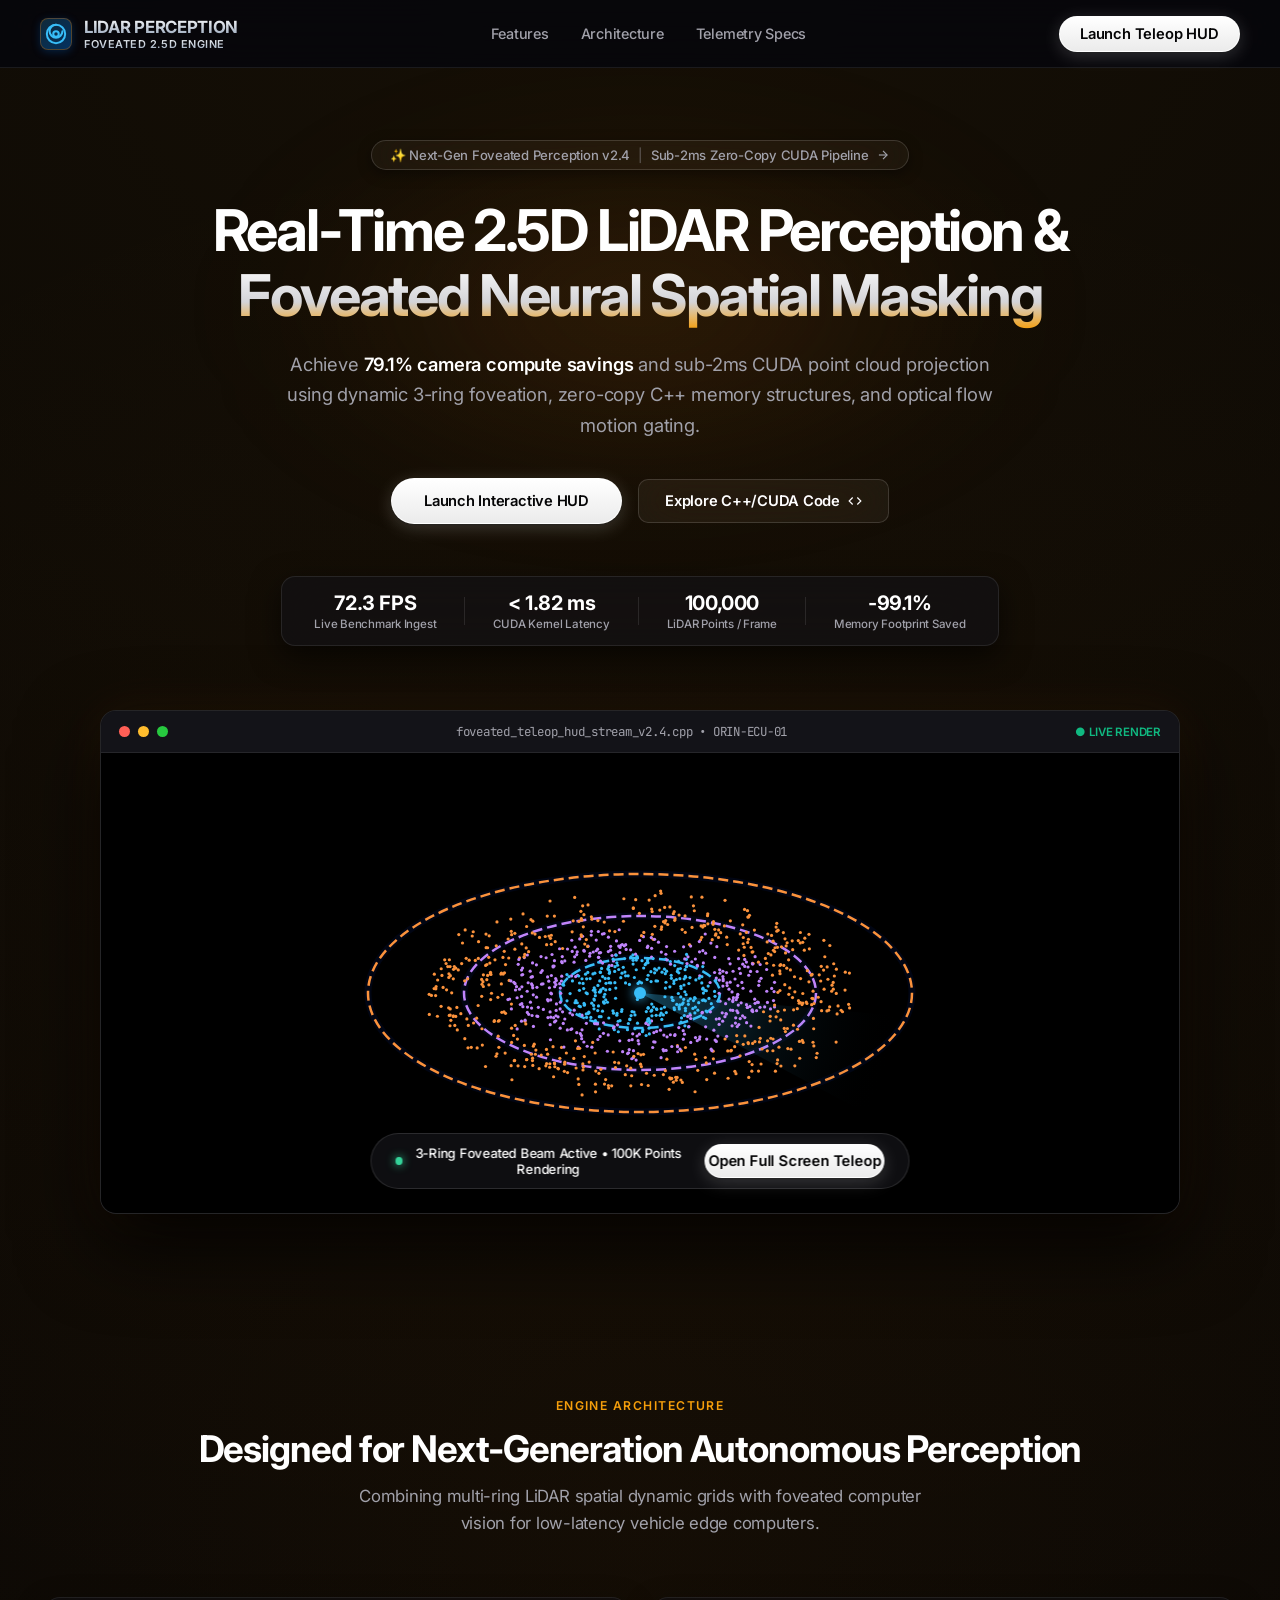
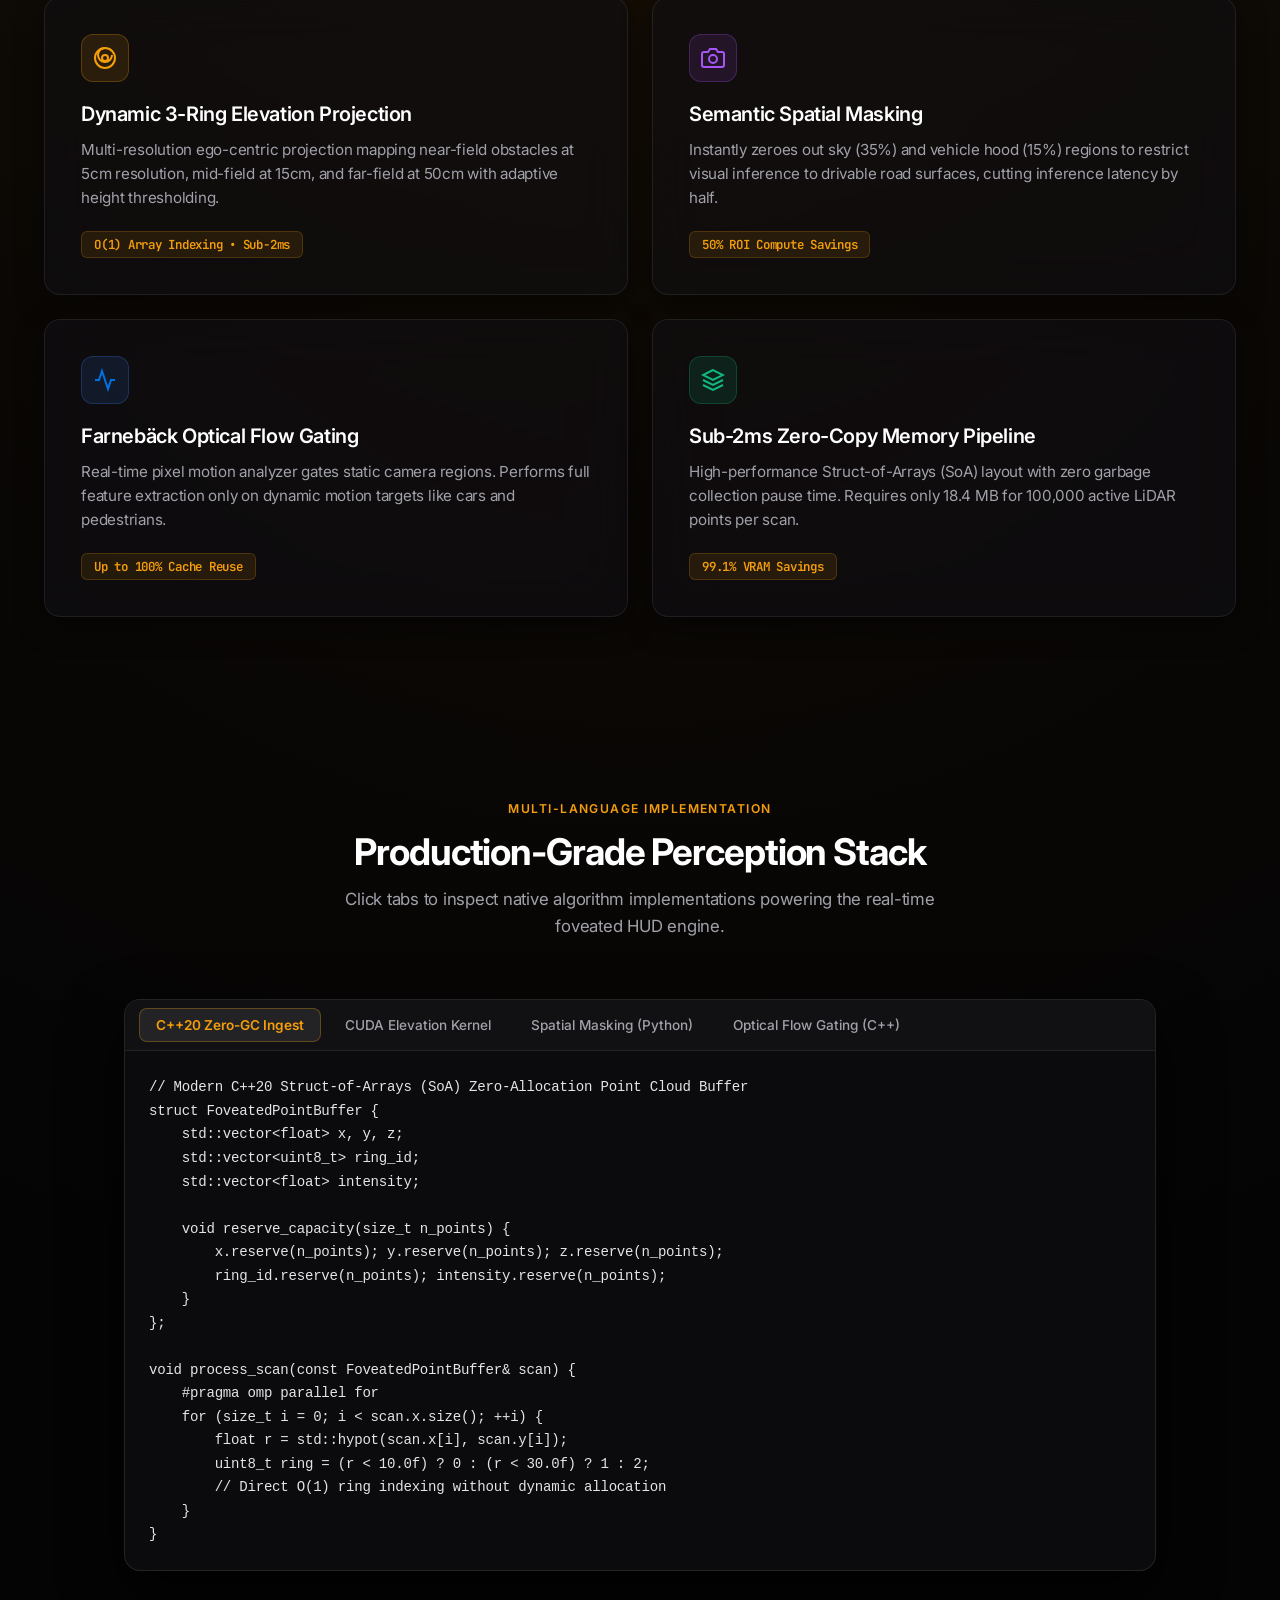
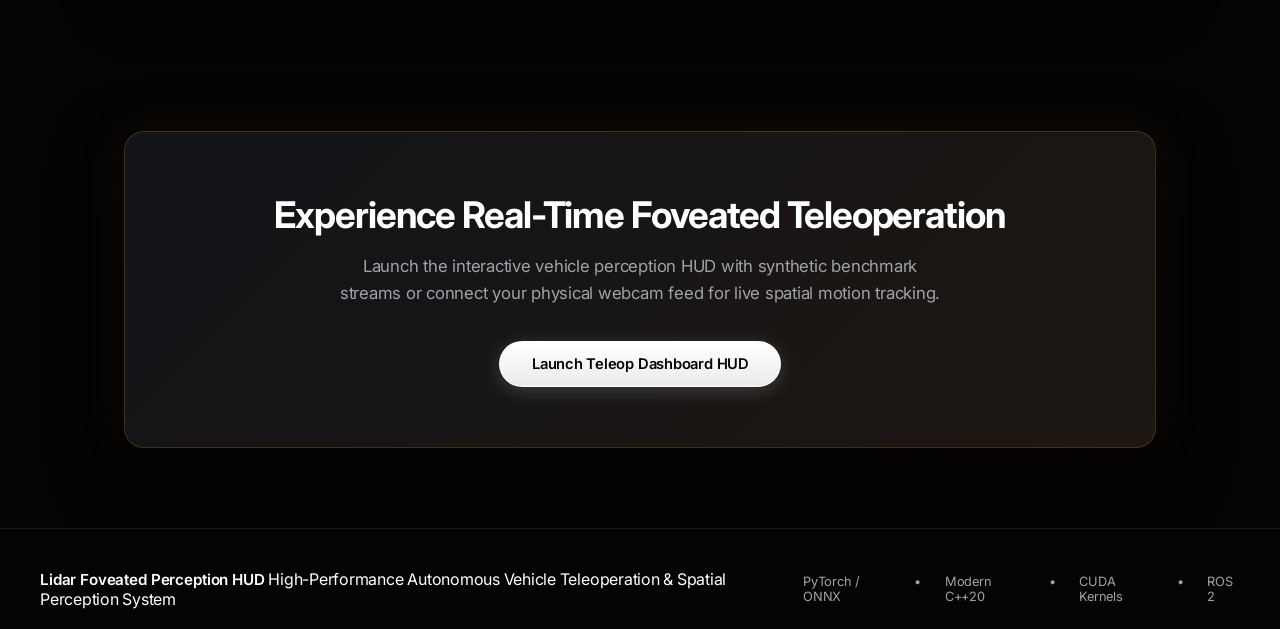
==== web/ui/index.html @ 4daf858a "fix(simulation): nearest road acquisition, vehicle ACC/AEB braking, exact color fidelity, brake-only" ====
<!DOCTYPE html>
<html lang="en">
<head>
    <meta charset="UTF-8">
    <meta name="viewport" content="width=device-width, initial-scale=1.0">
    <title>Lidar Perception — Real-Time 2.5D Foveated LiDAR & Camera Dashboard</title>
    <link rel="stylesheet" href="styles.css?v=2">
    <link rel="preconnect" href="https://fonts.googleapis.com">
    <link rel="preconnect" href="https://fonts.gstatic.com" crossorigin>
    <link href="https://fonts.googleapis.com/css2?family=Inter:wght@400;500;600;700;800&family=JetBrains+Mono:wght@400;500;600;700&display=swap" rel="stylesheet">
</head>
<body class="landing-active">

    <!-- Hidden Video Element for Live Physical Webcam Feed -->
    <video id="webcam-feed" autoplay playsinline style="display:none;"></video>

    <!-- Global Top Navigation Bar -->
    <nav class="saas-navbar">
        <div class="brand cursor-pointer" onclick="showPageView('landing')">
            <div class="brand-icon">
                <svg width="22" height="22" viewBox="0 0 24 24" fill="none" stroke="#38bdf8" stroke-width="2.2" stroke-linecap="round" stroke-linejoin="round">
                    <circle cx="12" cy="12" r="10"></circle>
                    <path d="M12 2a7 7 0 1 0 7 7"></path>
                    <circle cx="12" cy="12" r="3"></circle>
                </svg>
            </div>
            <div class="brand-text">
                <span class="brand-title">LIDAR PERCEPTION</span>
                <span class="brand-tag">Foveated 2.5D Engine</span>
            </div>
        </div>

        <div class="nav-links">
            <a href="#features" data-scroll-to="features">Features</a>
            <a href="#architecture" data-scroll-to="architecture">Architecture</a>
            <a href="#benchmarks" data-scroll-to="benchmarks">Telemetry Specs</a>
        </div>

        <div class="nav-actions">
            <button class="interactive-hover-btn nav-cta-btn" onclick="showPageView('dashboard')">
                <span class="btn-text">Launch Teleop HUD</span>
                <div class="btn-hover-content">
                    <span>Launch Teleop HUD</span>
                    <svg width="14" height="14" viewBox="0 0 24 24" fill="none" stroke="currentColor" stroke-width="2.2" stroke-linecap="round" stroke-linejoin="round"><path d="M5 12h14"></path><path d="m12 5 7 7-7 7"></path></svg>
                </div>
                <div class="btn-bg-expand"></div>
            </button>
        </div>
    </nav>

    <!-- PAGE VIEW 1: 21st.dev SaaS Landing Page -->
    <main id="landing-view" class="page-view active">
        
        <!-- Hero Section -->
        <section class="hero-section">
            <div class="hero-glow-bg"></div>

            <div class="hero-content">
                <a href="#features" data-scroll-to="features" class="announcement-badge">
                    <span>✨ Next-Gen Foveated Perception v2.4</span>
                    <span style="opacity:0.4;">|</span>
                    <span>Sub-2ms Zero-Copy CUDA Pipeline</span>
                    <svg class="badge-arrow" width="14" height="14" viewBox="0 0 24 24" fill="none" stroke="currentColor" stroke-width="2"><path d="M5 12h14"></path><path d="m12 5 7 7-7 7"></path></svg>
                </a>

                <h1 class="hero-headline">
                    Real-Time 2.5D LiDAR Perception & <br>
                    <span class="gradient-text">Foveated Neural Spatial Masking</span>
                </h1>

                <p class="hero-subtext">
                    Achieve <strong>79.1% camera compute savings</strong> and sub-2ms CUDA point cloud projection using dynamic 3-ring foveation, zero-copy C++ memory structures, and optical flow motion gating.
                </p>

                <div class="hero-cta-group">
                    <button class="interactive-hover-btn primary-hero-btn" onclick="showPageView('dashboard')">
                        <span class="btn-text">Launch Interactive HUD</span>
                        <div class="btn-hover-content">
                            <span>Launch Interactive HUD</span>
                            <svg width="16" height="16" viewBox="0 0 24 24" fill="none" stroke="currentColor" stroke-width="2.2"><path d="M5 12h14"></path><path d="m12 5 7 7-7 7"></path></svg>
                        </div>
                        <div class="btn-bg-expand"></div>
                    </button>

                    <a href="#architecture" data-scroll-to="architecture" class="secondary-hero-btn">
                        <span>Explore C++/CUDA Code</span>
                        <svg width="14" height="14" viewBox="0 0 24 24" fill="none" stroke="currentColor" stroke-width="2"><polyline points="16 18 22 12 16 6"></polyline><polyline points="8 6 2 12 8 18"></polyline></svg>
                    </a>
                </div>

                <!-- Metric Badges Row -->
                <div class="hero-metrics-row">
                    <div class="metric-pill">
                        <span class="pill-value">72.3 FPS</span>
                        <span class="pill-label">Live Benchmark Ingest</span>
                    </div>
                    <div class="metric-divider"></div>
                    <div class="metric-pill">
                        <span class="pill-value">&lt; 1.82 ms</span>
                        <span class="pill-label">CUDA Kernel Latency</span>
                    </div>
                    <div class="metric-divider"></div>
                    <div class="metric-pill">
                        <span class="pill-value">100,000</span>
                        <span class="pill-label">LiDAR Points / Frame</span>
                    </div>
                    <div class="metric-divider"></div>
                    <div class="metric-pill">
                        <span class="pill-value">-99.1%</span>
                        <span class="pill-label">Memory Footprint Saved</span>
                    </div>
                </div>
            </div>

            <!-- 21st.dev Style Interactive SaaS Hero Dashboard Mockup Card -->
            <div class="hero-mockup-wrapper">
                <div class="mockup-glow-frame">
                    <div class="mockup-header">
                        <div class="window-controls">
                            <span class="dot dot-red"></span>
                            <span class="dot dot-yellow"></span>
                            <span class="dot dot-green"></span>
                        </div>
                        <span class="window-title">foveated_teleop_hud_stream_v2.4.cpp • ORIN-ECU-01</span>
                        <span class="window-badge">● LIVE RENDER</span>
                    </div>

                    <div class="mockup-body">
                        <canvas id="hero-preview-canvas"></canvas>
                        
                        <div class="mockup-overlay-card">
                            <div class="overlay-status">
                                <span class="pulse-dot"></span>
                                <span>3-Ring Foveated Beam Active • 100K Points Rendering</span>
                            </div>
                            <button class="interactive-hover-btn mockup-cta" onclick="showPageView('dashboard')">
                                <span class="btn-text">Open Full Screen Teleop</span>
                                <div class="btn-hover-content">
                                    <span>Open Full Screen Teleop</span>
                                    <svg width="12" height="12" viewBox="0 0 24 24" fill="none" stroke="currentColor" stroke-width="2.2"><path d="M5 12h14"></path><path d="m12 5 7 7-7 7"></path></svg>
                                </div>
                                <div class="btn-bg-expand"></div>
                            </button>
                        </div>
                    </div>
                </div>
            </div>
        </section>

        <!-- Feature Grid Section -->
        <section id="features" class="features-section">
            <div class="section-header">
                <span class="section-tag">ENGINE ARCHITECTURE</span>
                <h2 class="section-title">Designed for Next-Generation Autonomous Perception</h2>
                <p class="section-subtext">Combining multi-ring LiDAR spatial dynamic grids with foveated computer vision for low-latency vehicle edge computers.</p>
            </div>

            <div class="features-grid">
                <div class="feature-card">
                    <div class="feature-icon cyan-glow">
                        <svg width="24" height="24" viewBox="0 0 24 24" fill="none" stroke="currentColor" stroke-width="2"><circle cx="12" cy="12" r="10"></circle><path d="M12 2a7 7 0 1 0 7 7"></path><circle cx="12" cy="12" r="3"></circle></svg>
                    </div>
                    <h3>Dynamic 3-Ring Elevation Projection</h3>
                    <p>Multi-resolution ego-centric projection mapping near-field obstacles at 5cm resolution, mid-field at 15cm, and far-field at 50cm with adaptive height thresholding.</p>
                    <span class="feature-stat">O(1) Array Indexing • Sub-2ms</span>
                </div>

                <div class="feature-card">
                    <div class="feature-icon purple-glow">
                        <svg width="24" height="24" viewBox="0 0 24 24" fill="none" stroke="currentColor" stroke-width="2"><path d="M23 19a2 2 0 0 1-2 2H3a2 2 0 0 1-2-2V8a2 2 0 0 1 2-2h4l2-3h6l2 3h4a2 2 0 0 1 2 2z"></path><circle cx="12" cy="13" r="4"></circle></svg>
                    </div>
                    <h3>Semantic Spatial Masking</h3>
                    <p>Instantly zeroes out sky (35%) and vehicle hood (15%) regions to restrict visual inference to drivable road surfaces, cutting inference latency by half.</p>
                    <span class="feature-stat">50% ROI Compute Savings</span>
                </div>

                <div class="feature-card">
                    <div class="feature-icon blue-glow">
                        <svg width="24" height="24" viewBox="0 0 24 24" fill="none" stroke="currentColor" stroke-width="2"><polyline points="22 12 18 12 15 21 9 3 6 12 2 12"></polyline></svg>
                    </div>
                    <h3>Farnebäck Optical Flow Gating</h3>
                    <p>Real-time pixel motion analyzer gates static camera regions. Performs full feature extraction only on dynamic motion targets like cars and pedestrians.</p>
                    <span class="feature-stat">Up to 100% Cache Reuse</span>
                </div>

                <div class="feature-card">
                    <div class="feature-icon emerald-glow">
                        <svg width="24" height="24" viewBox="0 0 24 24" fill="none" stroke="currentColor" stroke-width="2"><polygon points="12 2 2 7 12 12 22 7 12 2"></polygon><polyline points="2 17 12 22 22 17"></polyline><polyline points="2 12 12 17 22 12"></polyline></svg>
                    </div>
                    <h3>Sub-2ms Zero-Copy Memory Pipeline</h3>
                    <p>High-performance Struct-of-Arrays (SoA) layout with zero garbage collection pause time. Requires only 18.4 MB for 100,000 active LiDAR points per scan.</p>
                    <span class="feature-stat">99.1% VRAM Savings</span>
                </div>
            </div>
        </section>

        <!-- Technical Code Showcase Section -->
        <section id="architecture" class="architecture-section">
            <div class="section-header">
                <span class="section-tag">MULTI-LANGUAGE IMPLEMENTATION</span>
                <h2 class="section-title">Production-Grade Perception Stack</h2>
                <p class="section-subtext">Click tabs to inspect native algorithm implementations powering the real-time foveated HUD engine.</p>
            </div>

            <div class="code-tabs-container">
                <div class="code-tabs-header">
                    <button class="code-tab active" onclick="switchCodeTab('cpp', this)">C++20 Zero-GC Ingest</button>
                    <button class="code-tab" onclick="switchCodeTab('cuda', this)">CUDA Elevation Kernel</button>
                    <button class="code-tab" onclick="switchCodeTab('python', this)">Spatial Masking (Python)</button>
                    <button class="code-tab" onclick="switchCodeTab('flow', this)">Optical Flow Gating (C++)</button>
                </div>

                <div class="code-block-body">
                    <pre><code id="code-display">// Modern C++20 Struct-of-Arrays (SoA) Zero-Allocation Point Cloud Buffer
struct FoveatedPointBuffer {
    std::vector&lt;float&gt; x, y, z;
    std::vector&lt;uint8_t&gt; ring_id;
    std::vector&lt;float&gt; intensity;

    void reserve_capacity(size_t n_points) {
        x.reserve(n_points); y.reserve(n_points); z.reserve(n_points);
        ring_id.reserve(n_points); intensity.reserve(n_points);
    }
};

void process_scan(const FoveatedPointBuffer& scan) {
    #pragma omp parallel for
    for (size_t i = 0; i &lt; scan.x.size(); ++i) {
        float r = std::hypot(scan.x[i], scan.y[i]);
        uint8_t ring = (r &lt; 10.0f) ? 0 : (r &lt; 30.0f) ? 1 : 2;
        // Direct O(1) ring indexing without dynamic allocation
    }
}</code></pre>
                </div>
            </div>
        </section>

        <!-- CTA Banner Section -->
        <section id="benchmarks" class="cta-banner-section">
            <div class="cta-banner-card">
                <h2>Experience Real-Time Foveated Teleoperation</h2>
                <p>Launch the interactive vehicle perception HUD with synthetic benchmark streams or connect your physical webcam feed for live spatial motion tracking.</p>
                <button class="interactive-hover-btn banner-cta-btn" onclick="showPageView('dashboard')">
                    <span class="btn-text">Launch Teleop Dashboard HUD</span>
                    <div class="btn-hover-content">
                        <span>Launch Teleop Dashboard HUD</span>
                        <svg width="16" height="16" viewBox="0 0 24 24" fill="none" stroke="currentColor" stroke-width="2.2"><path d="M5 12h14"></path><path d="m12 5 7 7-7 7"></path></svg>
                    </div>
                    <div class="btn-bg-expand"></div>
                </button>
            </div>
        </section>

        <!-- Landing Page Footer -->
        <footer class="saas-footer">
            <div class="footer-content">
                <div>
                    <span class="footer-title">Lidar Foveated Perception HUD</span>
                    <span class="footer-desc">High-Performance Autonomous Vehicle Teleoperation & Spatial Perception System</span>
                </div>
                <div class="footer-meta">
                    <span>PyTorch / ONNX</span>
                    <span>•</span>
                    <span>Modern C++20</span>
                    <span>•</span>
                    <span>CUDA Kernels</span>
                    <span>•</span>
                    <span>ROS 2</span>
                </div>
            </div>
        </footer>
    </main>


    <!-- PAGE VIEW 2: Full Teleoperation Dashboard HUD -->
    <div id="dashboard-view" class="page-view">
        
        <!-- Dashboard Top Control Header Bar -->
        <div class="dashboard-header-bar">
            <button class="interactive-hover-btn" style="padding: 6px 16px; font-size: 0.82rem;" onclick="showPageView('landing')">
                <span class="btn-text">← Back to Overview</span>
                <div class="btn-hover-content">
                    <span>← Back to Overview</span>
                    <svg width="12" height="12" viewBox="0 0 24 24" fill="none" stroke="currentColor" stroke-width="2.2"><path d="M19 12H5"></path><path d="m12 19-7-7 7-7"></path></svg>
                </div>
                <div class="btn-bg-expand"></div>
            </button>

            <div class="view-selector">
                <button class="interactive-hover-btn view-btn active" id="btn-view-sim" onclick="setDashboardView('sim3d')">
                    <span class="btn-text">🎮 3D World Sim</span>
                    <div class="btn-hover-content">
                        <span>🎮 3D World Sim</span>
                        <svg width="14" height="14" viewBox="0 0 24 24" fill="none" stroke="currentColor" stroke-width="2.2"><polygon points="12 2 2 7 12 12 22 7 12 2"></polygon><polyline points="2 17 12 22 22 17"></polyline><polyline points="2 12 12 17 22 12"></polyline></svg>
                    </div>
                    <div class="btn-bg-expand"></div>
                </button>
                <button class="interactive-hover-btn view-btn" id="btn-view-bev" onclick="setDashboardView('bev')">
                    <span class="btn-text">LiDAR BEV Grid</span>
                    <div class="btn-hover-content">
                        <span>LiDAR BEV Grid</span>
                        <svg width="14" height="14" viewBox="0 0 24 24" fill="none" stroke="currentColor" stroke-width="2.2"><path d="M5 12h14"></path><path d="m12 5 7 7-7 7"></path></svg>
                    </div>
                    <div class="btn-bg-expand"></div>
                </button>
                <button class="interactive-hover-btn view-btn" id="btn-view-cam" onclick="setDashboardView('camera')">
                    <span class="btn-text">Camera Foveation</span>
                    <div class="btn-hover-content">
                        <span>Camera Foveation</span>
                        <svg width="14" height="14" viewBox="0 0 24 24" fill="none" stroke="currentColor" stroke-width="2.2"><path d="M5 12h14"></path><path d="m12 5 7 7-7 7"></path></svg>
                    </div>
                    <div class="btn-bg-expand"></div>
                </button>
                <button class="interactive-hover-btn view-btn" id="btn-view-dual" onclick="setDashboardView('dual')">
                    <span class="btn-text">Dual-Sensor Split</span>
                    <div class="btn-hover-content">
                        <span>Dual-Sensor Split</span>
                        <svg width="14" height="14" viewBox="0 0 24 24" fill="none" stroke="currentColor" stroke-width="2.2"><path d="M5 12h14"></path><path d="m12 5 7 7-7 7"></path></svg>
                    </div>
                    <div class="btn-bg-expand"></div>
                </button>
            </div>

            <div class="status-badge">
                <span class="status-dot"></span>
                <span>ORIN-ECU-01 ONLINE</span>
            </div>
        </div>

        <!-- Main Dashboard 3-Column Layout Container -->
        <div class="main-container">
            
            <!-- Left Panel: Controls, Telemetry & Legend -->
            <div class="panel">
                <div class="panel-title">
                    <svg width="14" height="14" viewBox="0 0 24 24" fill="none" stroke="currentColor" stroke-width="2"><circle cx="12" cy="12" r="3"></circle><path d="M19.4 15a1.65 1.65 0 0 0 .33 1.82l.06.06a2 2 0 0 1 0 2.83 2 2 0 0 1-2.83 0l-.06-.06a1.65 1.65 0 0 0-1.82-.33 1.65 1.65 0 0 0-1 1.51V21a2 2 0 0 1-2 2 2 2 0 0 1-2-2v-.09A1.65 1.65 0 0 0 9 19.4a1.65 1.65 0 0 0-1.82.33l-.06.06a2 2 0 0 1-2.83 0 2 2 0 0 1 0-2.83l.06-.06a1.65 1.65 0 0 0 .33-1.82 1.65 1.65 0 0 0-1.51-1H3a2 2 0 0 1-2-2 2 2 0 0 1 2-2h.09A1.65 1.65 0 0 0 4.6 9a1.65 1.65 0 0 0-.33-1.82l-.06-.06a2 2 0 0 1 0-2.83 2 2 0 0 1 2.83 0l.06.06a1.65 1.65 0 0 0 1.82.33H9a1.65 1.65 0 0 0 1-1.51V3a2 2 0 0 1 2-2 2 2 0 0 1 2 2v.09a1.65 1.65 0 0 0 1 1.51 1.65 1.65 0 0 0 1.82-.33l.06-.06a2 2 0 0 1 2.83 0 2 2 0 0 1 0 2.83l-.06.06a1.65 1.65 0 0 0-.33 1.82V9a1.65 1.65 0 0 0 1.51 1H21a2 2 0 0 1 2 2 2 2 0 0 1-2 2h-.09a1.65 1.65 0 0 0-1.51 1z"></path></svg>
                    System Controls
                </div>

                <div class="control-group">
                    <label for="select-cam-source" class="metric-label">Camera Sensor Input</label>
                    <select id="select-cam-source" class="custom-select" onchange="switchCameraSource(this.value)">
                        <option value="simulator" selected>🎮 3D Virtual City Simulator</option>
                        <option value="synthetic">🤖 2D Synthetic Benchmark</option>
                        <option value="webcam">📹 Live Physical Webcam Feed</option>
                    </select>
                    <div id="camera-status-container" style="display:flex; align-items:center; justify-content:space-between; margin-top:6px;">
                        <span id="camera-status-msg" style="font-size:11px; color:#94a3b8; font-family:'JetBrains Mono', monospace;">● Source: 3D Simulator</span>
                        <button id="btn-retry-webcam" onclick="if(window.teleopEngine) window.teleopEngine.setCameraSource('webcam')" style="display:none; background:rgba(56,189,248,0.15); border:1px solid #38bdf8; color:#38bdf8; font-size:10px; font-weight:600; padding:3px 8px; border-radius:4px; cursor:pointer;">🔄 Retry Webcam</button>
                    </div>
                </div>

                <div class="control-group">
                    <label for="select-motion" class="metric-label">Vehicle Trajectory Mode</label>
                    <select id="select-motion" class="custom-select" onchange="switchVehicleMotion(this.value)">
                        <option value="autopilot" selected>🔄 3D Autopilot City Patrol Loop</option>
                        <option value="manual">🕹️ 3D Manual Teleop (WASD Driving)</option>
                        <option value="stationary">🅿️ Stationary / Parked (X:0.0m, Y:0.0m)</option>
                        <option value="circular">🔄 Circular Orbit Simulation</option>
                    </select>
                </div>

                <div class="control-group">
                    <label for="select-points" class="metric-label">LiDAR Point Density</label>
                    <select id="select-points" class="custom-select" onchange="updatePointDensity(this.value)">
                        <option value="30000">30,000 pts (Low Power)</option>
                        <option value="50000">50,000 pts (Balanced)</option>
                        <option value="80000">80,000 pts (High Res)</option>
                        <option value="100000" selected>100,000 pts (Full Scan)</option>
                    </select>
                </div>

                <div class="control-group">
                    <button id="btn-play-pause" class="interactive-hover-btn action-btn" onclick="toggleSimulation()">
                        <span class="btn-text">⏸️ Pause Stream</span>
                        <div class="btn-hover-content">
                            <span>Pause Stream</span>
                            <svg width="14" height="14" viewBox="0 0 24 24" fill="none" stroke="currentColor" stroke-width="2.2"><path d="M5 12h14"></path><path d="m12 5 7 7-7 7"></path></svg>
                        </div>
                        <div class="btn-bg-expand"></div>
                    </button>
                </div>

                <div class="panel-title" style="margin-top: 8px;">
                    <svg width="14" height="14" viewBox="0 0 24 24" fill="none" stroke="currentColor" stroke-width="2"><polyline points="22 12 18 12 15 21 9 3 6 12 2 12"></polyline></svg>
                    Telemetry & Benchmarks
                </div>

                <div class="metric-grid">
                    <div class="metric-card">
                        <div class="metric-label">Pipeline Throughput</div>
                        <div class="metric-val" id="stat-fps">72.3 FPS</div>
                        <div class="metric-sub" id="stat-fps-sub">Live GPU Benchmark</div>
                    </div>

                    <div class="metric-card">
                        <div class="metric-label">CUDA Ingest Latency</div>
                        <div class="metric-val" id="stat-latency">1.82 ms</div>
                        <div class="metric-sub">Sub-2ms Zero Copy</div>
                    </div>

                    <div class="metric-card">
                        <div class="metric-label">Active Points / Scan</div>
                        <div class="metric-val" id="stat-points">100,000</div>
                        <div class="metric-sub">Dynamic N Density</div>
                    </div>

                    <div class="metric-card">
                        <div class="metric-label">RAM / VRAM Saved</div>
                        <div class="metric-val" id="stat-memory">-99.1%</div>
                        <div class="metric-sub">18.4 MB (O(1) SoA)</div>
                    </div>
                </div>

                <div class="panel-title" style="margin-top: 8px;">
                    <svg width="14" height="14" viewBox="0 0 24 24" fill="none" stroke="currentColor" stroke-width="2"><polygon points="12 2 2 7 12 12 22 7 12 2"></polygon><polyline points="2 17 12 22 22 17"></polyline><polyline points="2 12 12 17 22 12"></polyline></svg>
                    Semantic Ring Legend
                </div>
                <div class="legend-list">
                    <div class="legend-item">
                        <span><span class="legend-color" style="background:#34d399;"></span>Ground Surface</span>
                        <span style="color: var(--accent-green);">Drivable (100%)</span>
                    </div>
                    <div class="legend-item">
                        <span><span class="legend-color" style="background:#38bdf8;"></span>Near Ring (0 - 10m)</span>
                        <span style="color: var(--accent-cyan);">5 cm Res</span>
                    </div>
                    <div class="legend-item">
                        <span><span class="legend-color" style="background:#c084fc;"></span>Mid Ring (10 - 30m)</span>
                        <span style="color: var(--accent-purple);">15 cm Res</span>
                    </div>
                    <div class="legend-item">
                        <span><span class="legend-color" style="background:#fb923c;"></span>Far Ring (30 - 100m)</span>
                        <span style="color: var(--accent-orange);">50 cm Res</span>
                    </div>
                    <div class="legend-item">
                        <span><span class="legend-color" style="background:#f43f5e;"></span>Dynamic Obstacle</span>
                        <span style="color: var(--accent-rose);">Person 🚶 / Vehicle 🚗</span>
                    </div>
                </div>
            </div>

            <!-- Center Panel: Unified Dual Viewport (Canvas / WebGL HUD) -->
            <div class="panel viewport-panel" id="viewport-container">
                <div class="hud-overlay">
                    <div class="hud-pill" id="hud-mode">VIEW: 3-RING LIDAR BEV EGO-GRID</div>
                    <div class="hud-pill" id="hud-ego-pos">X: 0.00m | Y: 0.00m | Yaw: 0.0°</div>
                    <div class="hud-pill highlight" id="hud-foveation-savings">⚡ Camera Pixel Compute Savings: 79.1%</div>
                    <div class="hud-pill" id="hud-range">🚗 CAR: NO TARGET IN ROI</div>
                    <div class="hud-pill" id="hud-yolo">🧠 YOLO: standby</div>
                </div>

                <!-- Canvases -->
                <div class="canvas-wrapper" id="canvas-wrapper">
                    <canvas id="sim-3d-canvas"></canvas>
                    <canvas id="teleop-canvas" class="hidden-canvas"></canvas>
                    <canvas id="camera-canvas" class="hidden-canvas"></canvas>
                </div>

                <!-- Interactive Driving & Simulation HUD Overlay -->
                <div class="sim-drive-hud" id="sim-drive-hud">
                    <div class="sim-hud-row">
                        <div class="sim-hud-pill"><span class="pill-title">SPEED</span><span id="sim-speed-val" class="pill-value">0 km/h</span></div>
                        <div class="sim-hud-pill"><span class="pill-title">STEERING</span><span id="sim-steer-val" class="pill-value">0.0°</span></div>
                        <div class="sim-hud-pill badge-clickable autopilot-active" id="sim-mode-badge" onclick="window.threeSim ? (window.threeSim.autopilot = !window.threeSim.autopilot, window.threeSim._updateDrivingHud()) : null">AUTOPILOT: CRUISE</div>
                        <div class="sim-hud-pill badge-clickable" id="sim-cam-badge" onclick="window.threeSim ? window.threeSim.cycleCameraMode() : null"><span id="sim-cam-btn-text">CAM: CHASE</span></div>
                    </div>
                    <div class="sim-hud-controls-hint">
                        <span class="key-badge">W</span><span class="key-badge">A</span><span class="key-badge">S</span><span class="key-badge">D</span> Drive Car • <span class="key-badge">SPACE</span> Brake • <span class="key-badge">P</span> Autopilot • <span class="key-badge">C</span> Camera
                    </div>
                </div>

                <!-- Monocular-depth disclaimer ticker: visible only while the live
                     physical camera is streaming (auto-hidden otherwise). -->
                <div class="depth-ticker" id="depth-ticker" aria-live="polite">
                    <div class="depth-ticker-track">
                        <span>⚠️ Range is a monocular heuristic (position + size), not true depth — a large truck far away can read a band nearer than it is. True metric depth needs the LiDAR-camera extrinsic calibration from the C++ pipeline.&nbsp;&nbsp;&nbsp;•&nbsp;&nbsp;&nbsp;</span>
                        <span aria-hidden="true">⚠️ Range is a monocular heuristic (position + size), not true depth — a large truck far away can read a band nearer than it is. True metric depth needs the LiDAR-camera extrinsic calibration from the C++ pipeline.&nbsp;&nbsp;&nbsp;•&nbsp;&nbsp;&nbsp;</span>
                    </div>
                </div>
            </div>

            <!-- Right Panel: Multi-Language Stack & Camera Foveation Insights -->
            <div class="panel">
                <div class="panel-title">
                    <svg width="14" height="14" viewBox="0 0 24 24" fill="none" stroke="currentColor" stroke-width="2"><path d="M23 19a2 2 0 0 1-2 2H3a2 2 0 0 1-2-2V8a2 2 0 0 1 2-2h4l2-3h6l2 3h4a2 2 0 0 1 2 2z"></path><circle cx="12" cy="13" r="4"></circle></svg>
                    Camera Foveation Engine
                </div>

                <div class="metric-card">
                    <div class="metric-label">Semantic Spatial Masking</div>
                    <div class="metric-val" style="font-size: 1.1rem; color: var(--accent-green);" id="stat-mask-roi">50% ROI Retained</div>
                    <div style="font-size:0.75rem; color:var(--text-secondary); margin-top:4px;">Sky (35%) & Hood (15%) zeroed out instantly</div>
                </div>

                <div class="metric-card">
                    <div class="metric-label">Optical Flow Motion Gating</div>
                    <div class="metric-val" style="font-size: 1.1rem; color: var(--accent-cyan);" id="stat-flow-hits">72.5% Cache Hits</div>
                    <div style="font-size:0.75rem; color:var(--text-secondary); margin-top:4px;">Farnebäck motion vectors gate static regions</div>
                </div>

                <div class="metric-card">
                    <div class="metric-label">3-Ring Resolution Crops</div>
                    <div style="font-size:0.75rem; color:var(--text-secondary); margin-top:4px; line-height: 1.5;">
                        • <b style="color: var(--accent-cyan);">Near (0-10m)</b>: 1.0x Native Crop<br>
                        • <b style="color: var(--accent-purple);">Mid (10-30m)</b>: 0.5x Downsampled<br>
                        • <b style="color: var(--accent-orange);">Far (30-100m)</b>: 0.25x Motion Gated
                    </div>
                </div>

                <div class="metric-card">
                    <div class="metric-label">Trained Vehicle Intelligence</div>
                    <div class="metric-val" style="font-size: 1.1rem; color: var(--accent-cyan);" id="stat-vehicle-info">— vehicles • —</div>
                    <div style="font-size:0.75rem; color:var(--text-secondary); margin-top:4px;" id="stat-vehicle-sub">Run python/train_perception_models.py to populate</div>
                </div>

                <div class="panel-title" style="margin-top: 8px;">
                    <svg width="14" height="14" viewBox="0 0 24 24" fill="none" stroke="currentColor" stroke-width="2"><polyline points="16 18 22 12 16 6"></polyline><polyline points="8 6 2 12 8 18"></polyline></svg>
                    Multi-Language Stack
                </div>

                <div class="metric-card">
                    <div class="metric-label">Python (PyTorch / ONNX)</div>
                    <div style="font-size:0.75rem; color:var(--text-secondary); margin-top:4px;">Offline ML, 3D Backbone & ONNX Export</div>
                </div>

                <div class="metric-card">
                    <div class="metric-label">Modern C++17 / C++20</div>
                    <div style="font-size:0.75rem; color:var(--text-secondary); margin-top:4px;">Multi-Level Ring Buffer, Zero-GC O(1) Memory</div>
                </div>

                <div class="metric-card">
                    <div class="metric-label">CUDA C++ Kernels</div>
                    <div style="font-size:0.75rem; color:var(--text-secondary); margin-top:4px;">3D-to-2.5D Elevation Projection (&lt;1.82ms)</div>
                </div>

                <div class="metric-card">
                    <div class="metric-label">C++ TensorRT & ROS 2</div>
                    <div style="font-size:0.75rem; color:var(--text-secondary); margin-top:4px;">INT8 Hardware Graph Fusion & Low Latency Topics</div>
                </div>
            </div>

        </div>
    </div>

    <script src="three.min.js"></script>
    <script src="three_simulator.js?v=20"></script>
    <script src="teleop_dashboard.js?v=20"></script>
</body>
</html>
---- web/ui/styles.css ----
/* ==========================================================================
   UNIFIED DUAL-SENSOR FOVEATED PERCEPTION HUD — DESIGN SYSTEM
   Theme: Apple San Francisco Minimalist / Dark Obsidian Glassmorphism
   ========================================================================== */

:root {
    /* Color Palette - Apple San Francisco Dark / Things Warm Amber Theme */
    --bg-base: #040405;
    --bg-canvas: #000000;
    --bg-card: rgba(18, 18, 22, 0.75);
    --bg-card-hover: rgba(28, 28, 35, 0.85);
    --bg-pill: rgba(255, 255, 255, 0.04);
    
    /* Borders & Dividers */
    --border-subtle: rgba(255, 255, 255, 0.08);
    --border-accent: rgba(217, 119, 6, 0.35);
    --border-glow: rgba(245, 158, 11, 0.4);

    /* Accents */
    --accent-amber: #f59e0b;
    --accent-orange: #d97706;
    --accent-gold: #fbbf24;
    --accent-cyan: #38bdf8;
    --accent-green: #34d399;
    --accent-emerald: #10b981;
    --accent-purple: #a855f7;
    --accent-blue: #0071e3;

    /* Typography */
    --text-primary: #ffffff;
    --text-secondary: #a1a1aa;
    --text-muted: #71717a;
    --font-sans: -apple-system, BlinkMacSystemFont, "SF Pro Display", "SF Pro Text", "SF Pro", "San Francisco", "Inter", "Helvetica Neue", system-ui, sans-serif;
    --font-mono: "SF Mono", "JetBrains Mono", Menlo, Monaco, Consolas, monospace;

    /* Shadows & Effects */
    --shadow-card: 0 10px 30px -10px rgba(0, 0, 0, 0.7), inset 0 1px 0 0 rgba(255, 255, 255, 0.08);
    --shadow-glow: 0 0 25px rgba(217, 119, 6, 0.2);
    --glass-blur: blur(24px) saturate(180%);
}

* {
    box-sizing: border-box;
    margin: 0;
    padding: 0;
    -webkit-font-smoothing: antialiased;
    -moz-osx-font-smoothing: grayscale;
}

body {
    background-color: var(--bg-base);
    background-image: 
        radial-gradient(circle at 50% -5%, rgba(245, 158, 11, 0.08) 0%, transparent 55%),
        radial-gradient(circle at 50% 40%, rgba(217, 119, 6, 0.06) 0%, transparent 60%);
    color: var(--text-primary);
    font-family: var(--font-sans);
    display: flex;
    flex-direction: column;
    height: 100vh;
    overflow: hidden;
    letter-spacing: -0.015em;
}

/* ==========================================================================
   Header Navigation Bar
   ========================================================================== */
header {
    height: 64px;
    background: rgba(8, 12, 20, 0.75);
    backdrop-filter: var(--glass-blur);
    -webkit-backdrop-filter: var(--glass-blur);
    border-bottom: 1px solid var(--border-subtle);
    display: flex;
    align-items: center;
    justify-content: space-between;
    padding: 0 24px;
    z-index: 100;
}

.brand {
    display: flex;
    align-items: center;
    gap: 12px;
    font-weight: 700;
    font-size: 0.95rem;
    color: var(--text-primary);
    letter-spacing: -0.02em;
}

.brand-icon {
    width: 32px;
    height: 32px;
    border-radius: 8px;
    background: linear-gradient(135deg, rgba(56, 189, 248, 0.2), rgba(0, 113, 227, 0.4));
    border: 1px solid var(--border-accent);
    display: flex;
    align-items: center;
    justify-content: center;
    color: var(--accent-cyan);
    box-shadow: 0 2px 8px rgba(0, 113, 227, 0.25);
}

.brand span {
    background: linear-gradient(180deg, #ffffff 0%, #94a3b8 100%);
    -webkit-background-clip: text;
    -webkit-text-fill-color: transparent;
}

/* iOS-style Segmented View Switcher */
.view-selector {
    display: flex;
    gap: 4px;
    background: rgba(0, 0, 0, 0.45);
    padding: 3px;
    border-radius: 10px;
    border: 1px solid var(--border-subtle);
    box-shadow: inset 0 1px 3px rgba(0, 0, 0, 0.4);
}

.view-btn {
    background: transparent;
    border: none;
    color: var(--text-secondary);
    padding: 7px 16px;
    font-family: var(--font-sans);
    font-size: 0.82rem;
    font-weight: 500;
    border-radius: 7px;
    cursor: pointer;
    transition: all 0.22s cubic-bezier(0.16, 1, 0.3, 1);
}

.view-btn:hover {
    color: var(--text-primary);
    background: rgba(255, 255, 255, 0.05);
}

.view-btn.active {
    background: var(--bg-card-hover);
    color: var(--text-primary);
    font-weight: 600;
    box-shadow: 0 2px 8px rgba(0, 0, 0, 0.4), inset 0 1px 0 rgba(255, 255, 255, 0.12);
    border: 1px solid rgba(255, 255, 255, 0.1);
}

.status-badge {
    background: rgba(16, 185, 129, 0.1);
    color: var(--accent-green);
    border: 1px solid rgba(16, 185, 129, 0.25);
    padding: 6px 14px;
    border-radius: 20px;
    font-size: 0.78rem;
    font-weight: 600;
    font-family: var(--font-mono);
    display: flex;
    align-items: center;
    gap: 8px;
    letter-spacing: 0.02em;
}

.status-dot {
    width: 7px;
    height: 7px;
    background-color: var(--accent-green);
    border-radius: 50%;
    box-shadow: 0 0 10px var(--accent-green);
    animation: pulse 2s ease-in-out infinite;
}

@keyframes pulse {
    0%, 100% { opacity: 1; transform: scale(1); }
    50% { opacity: 0.4; transform: scale(0.85); }
}

/* ==========================================================================
   Main Grid Layout
   ========================================================================== */
.main-container {
    flex: 1;
    display: grid;
    grid-template-columns: 340px 1fr 340px;
    gap: 16px;
    padding: 16px;
    height: calc(100vh - 64px);
}

.panel {
    background: var(--bg-card);
    backdrop-filter: var(--glass-blur);
    -webkit-backdrop-filter: var(--glass-blur);
    border: 1px solid var(--border-subtle);
    border-radius: 16px;
    padding: 20px;
    display: flex;
    flex-direction: column;
    gap: 16px;
    overflow-y: auto;
    box-shadow: var(--shadow-card);
}

.panel::-webkit-scrollbar {
    width: 4px;
}
.panel::-webkit-scrollbar-thumb {
    background: rgba(255, 255, 255, 0.1);
    border-radius: 4px;
}

.panel-title {
    font-size: 0.72rem;
    font-weight: 700;
    color: var(--text-muted);
    text-transform: uppercase;
    letter-spacing: 0.08em;
    border-bottom: 1px solid var(--border-subtle);
    padding-bottom: 8px;
    display: flex;
    align-items: center;
    gap: 6px;
}

/* Custom Controls */
.control-group {
    display: flex;
    flex-direction: column;
    gap: 6px;
}

.custom-select {
    background: rgba(0, 0, 0, 0.4);
    color: var(--text-primary);
    border: 1px solid var(--border-subtle);
    padding: 10px 14px;
    border-radius: 10px;
    font-family: var(--font-sans);
    font-size: 0.85rem;
    font-weight: 500;
    outline: none;
    cursor: pointer;
    transition: all 0.2s ease;
}

.custom-select:hover {
    border-color: rgba(255, 255, 255, 0.18);
    background: rgba(0, 0, 0, 0.6);
}

.custom-select:focus {
    border-color: var(--accent-cyan);
    box-shadow: 0 0 0 3px rgba(56, 189, 248, 0.15);
}

.action-btn {
    background: linear-gradient(180deg, #0077ed 0%, #005bb5 100%);
    color: #ffffff;
    border: 1px solid rgba(255, 255, 255, 0.2);
    padding: 11px 18px;
    border-radius: 9999px;
    font-family: var(--font-sans);
    font-weight: 600;
    font-size: 0.88rem;
    cursor: pointer;
    transition: all 0.2s cubic-bezier(0.16, 1, 0.3, 1);
    box-shadow: 0 4px 12px rgba(0, 113, 227, 0.3);
    width: 100%;
}

.action-btn:hover {
    background: linear-gradient(180deg, #0082fb 0%, #0066cc 100%);
    transform: translateY(-1px);
    box-shadow: 0 6px 16px rgba(0, 113, 227, 0.4);
}

.action-btn:active {
    transform: translateY(0);
    box-shadow: 0 2px 8px rgba(0, 113, 227, 0.3);
}

/* Interactive Hover Button Design System - San Francisco White Pill Style */
.interactive-hover-btn {
    position: relative;
    cursor: pointer;
    overflow: hidden;
    border-radius: 9999px !important;
    border: 1px solid rgba(255, 255, 255, 0.95) !important;
    background: linear-gradient(180deg, #ffffff 0%, #ebebeb 100%) !important;
    color: #040405 !important;
    font-weight: 600;
    font-family: var(--font-sans);
    letter-spacing: -0.015em;
    text-align: center;
    box-shadow: 0 4px 18px rgba(255, 255, 255, 0.18), 0 1px 2px rgba(0, 0, 0, 0.6) !important;
    transition: all 0.25s cubic-bezier(0.16, 1, 0.3, 1);
    display: inline-flex;
    align-items: center;
    justify-content: center;
    text-decoration: none;
}

.interactive-hover-btn * {
    pointer-events: none;
}

.interactive-hover-btn .btn-text {
    display: inline-flex;
    align-items: center;
    justify-content: center;
    gap: 6px;
    transform: translateX(0);
    transition: transform 0.32s cubic-bezier(0.16, 1, 0.3, 1), opacity 0.22s ease;
    opacity: 1;
    z-index: 2;
    color: #040405 !important;
    font-weight: 600;
    font-size: 0.92rem;
    white-space: nowrap;
    will-change: transform, opacity;
}

.interactive-hover-btn:hover {
    background: #ffffff !important;
    border-color: #ffffff !important;
    box-shadow: 0 6px 26px rgba(255, 255, 255, 0.35), 0 2px 6px rgba(0, 0, 0, 0.5) !important;
    transform: translateY(-1px);
}

/* Single-direction slide: old text exits LEFT, new text enters FROM RIGHT.
   Old 36px cross-fade left both labels visible mid-hover (double-text glitch). */
.interactive-hover-btn:hover .btn-text {
    transform: translateX(-110%);
    opacity: 0;
}

.interactive-hover-btn .btn-hover-content {
    position: absolute;
    top: 0;
    left: 0;
    z-index: 3;
    display: flex;
    height: 100%;
    width: 100%;
    transform: translateX(110%);
    align-items: center;
    justify-content: center;
    gap: 6px;
    color: #040405 !important;
    font-weight: 700;
    font-size: 0.92rem;
    white-space: nowrap;
    opacity: 0;
    transition: transform 0.32s cubic-bezier(0.16, 1, 0.3, 1), opacity 0.22s ease;
    will-change: transform, opacity;
}

.interactive-hover-btn:hover .btn-hover-content {
    transform: translateX(0);
    opacity: 1;
}

.interactive-hover-btn .btn-bg-expand {
    position: absolute;
    left: 0;
    top: 0;
    height: 100%;
    width: 100%;
    border-radius: inherit;
    background: rgba(255, 255, 255, 0);
    transition: background 0.3s ease;
    z-index: 1;
    pointer-events: none;
}

.interactive-hover-btn:hover .btn-bg-expand {
    background: rgba(255, 255, 255, 0.35);
}


/* Segmented view buttons reuse the slide-text animation but keep the dark
   segmented look instead of the white pill (prevents white-flash glitch). */
.interactive-hover-btn.view-btn {
    background: transparent !important;
    border: none !important;
    border-radius: 7px !important;
    box-shadow: none !important;
    color: var(--text-secondary) !important;
}

.interactive-hover-btn.view-btn .btn-text,
.interactive-hover-btn.view-btn .btn-hover-content {
    color: inherit !important;
}

.interactive-hover-btn.view-btn:hover {
    background: rgba(255, 255, 255, 0.05) !important;
    box-shadow: none !important;
    transform: none;
    color: var(--text-primary) !important;
}

.interactive-hover-btn.view-btn.active {
    background: var(--bg-card-hover) !important;
    color: var(--text-primary) !important;
    box-shadow: 0 2px 8px rgba(0, 0, 0, 0.4), inset 0 1px 0 rgba(255, 255, 255, 0.12) !important;
    border: 1px solid rgba(255, 255, 255, 0.1) !important;
}

.interactive-hover-btn.view-btn .btn-bg-expand,
.interactive-hover-btn.view-btn:hover .btn-bg-expand {
    display: none;
}

/* Metric Cards */
.metric-grid {
    display: grid;
    grid-template-columns: 1fr 1fr;
    gap: 10px;
}

.metric-card {
    background: rgba(255, 255, 255, 0.025);
    border: 1px solid var(--border-subtle);
    border-radius: 12px;
    padding: 12px 14px;
    transition: all 0.22s ease;
}

.metric-card:hover {
    background: rgba(255, 255, 255, 0.045);
    border-color: rgba(255, 255, 255, 0.12);
}

.metric-label {
    font-size: 0.74rem;
    color: var(--text-secondary);
    font-weight: 500;
}

.metric-val {
    font-size: 1.35rem;
    font-weight: 700;
    color: var(--accent-cyan);
    margin-top: 4px;
    font-family: var(--font-mono);
    letter-spacing: -0.03em;
}

.metric-sub {
    font-size: 0.7rem;
    color: var(--accent-green);
    margin-top: 3px;
    font-weight: 500;
}

/* Legend Styling */
.legend-list {
    display: flex;
    flex-direction: column;
    gap: 10px;
}

.legend-item {
    display: flex;
    align-items: center;
    justify-content: space-between;
    font-size: 0.8rem;
    color: var(--text-secondary);
}

.legend-item > span:first-child {
    display: flex;
    align-items: center;
}

.legend-color {
    width: 10px;
    height: 10px;
    border-radius: 3px;
    display: inline-block;
    margin-right: 10px;
    box-shadow: 0 0 6px currentColor;
}

/* ==========================================================================
   Center Viewport Panel
   ========================================================================== */
.viewport-panel {
    position: relative;
    display: flex;
    flex-direction: column;
    align-items: center;
    justify-content: center;
    overflow: hidden;
    padding: 14px;
    background: rgba(10, 14, 23, 0.4);
}

.canvas-wrapper {
    width: 100%;
    height: 100%;
    display: flex;
    gap: 12px;
    align-items: center;
    justify-content: center;
    position: relative;
}

.canvas-wrapper canvas {
    flex: 1 1 0;
    min-width: 0;
    width: 100%;
    height: 100%;
    background: var(--bg-canvas);
    border-radius: 12px;
    box-shadow: inset 0 0 30px rgba(0, 0, 0, 0.9), 0 8px 24px rgba(0, 0, 0, 0.5);
    border: 1px solid rgba(255, 255, 255, 0.08);
    transition: all 0.3s ease;
}

.hidden-canvas {
    display: none !important;
}

/* Monocular-depth disclaimer ticker: pinned to the viewport bottom, shown only
   while the live physical camera streams (JS toggles .visible). */
.depth-ticker {
    display: none;
    width: 100%;
    margin-top: 10px;
    overflow: hidden;
    white-space: nowrap;
    border: 1px solid rgba(245, 158, 11, 0.35);
    background: rgba(245, 158, 11, 0.08);
    border-radius: 8px;
    padding: 7px 0;
    font-size: 0.78rem;
    font-family: var(--font-mono);
    color: var(--accent-gold);
}

.depth-ticker.visible {
    display: block;
}

/* 3D Simulation Interactive Driving HUD */
.sim-drive-hud {
    position: absolute;
    bottom: 20px;
    left: 50%;
    transform: translateX(-50%);
    display: flex;
    flex-direction: column;
    align-items: center;
    gap: 8px;
    z-index: 10;
    pointer-events: auto;
    width: 90%;
    max-width: 680px;
}

.sim-hud-row {
    display: flex;
    gap: 8px;
    align-items: center;
    justify-content: center;
    flex-wrap: wrap;
}

.sim-hud-pill {
    background: rgba(15, 23, 42, 0.88);
    backdrop-filter: blur(12px);
    -webkit-backdrop-filter: blur(12px);
    border: 1px solid rgba(56, 189, 248, 0.35);
    border-radius: 9999px;
    padding: 6px 14px;
    font-size: 0.8rem;
    font-family: var(--font-mono);
    color: #e2e8f0;
    display: inline-flex;
    align-items: center;
    gap: 6px;
    box-shadow: 0 4px 16px rgba(0, 0, 0, 0.4);
    transition: all 0.2s ease;
}

.sim-hud-pill .pill-title {
    color: var(--accent-cyan);
    font-weight: 700;
}

.sim-hud-pill .pill-value {
    color: #ffffff;
    font-weight: 700;
}

.badge-clickable {
    cursor: pointer;
    background: rgba(14, 165, 233, 0.22);
    border-color: rgba(56, 189, 248, 0.6);
}

.badge-clickable:hover {
    background: rgba(14, 165, 233, 0.45);
    border-color: #38bdf8;
    transform: translateY(-1px);
}

.badge-clickable.autopilot-active {
    background: rgba(16, 185, 129, 0.22);
    border-color: #10b981;
    color: #34d399;
}

.sim-hud-controls-hint {
    background: rgba(2, 6, 23, 0.85);
    backdrop-filter: blur(8px);
    border: 1px solid rgba(255, 255, 255, 0.12);
    border-radius: 8px;
    padding: 5px 14px;
    font-size: 0.72rem;
    font-family: var(--font-mono);
    color: #94a3b8;
    display: flex;
    align-items: center;
    gap: 6px;
    box-shadow: 0 2px 10px rgba(0, 0, 0, 0.5);
}

.key-badge {
    display: inline-block;
    padding: 1px 6px;
    background: rgba(255, 255, 255, 0.12);
    border: 1px solid rgba(255, 255, 255, 0.3);
    border-radius: 4px;
    color: #ffffff;
    font-weight: 700;
}

.depth-ticker-track {
    display: inline-flex;
    animation: depth-ticker-scroll 28s linear infinite;
    will-change: transform;
}

@keyframes depth-ticker-scroll {
    from { transform: translateX(0); }
    to { transform: translateX(-50%); }
}

@media (prefers-reduced-motion: reduce) {
    .depth-ticker-track {
        animation: none;
    }
}

/* HUD Overlay Elements */
.hud-overlay {
    position: absolute;
    top: 24px;
    left: 24px;
    display: flex;
    flex-direction: column;
    gap: 8px;
    pointer-events: none;
    z-index: 10;
}

.hud-pill {
    background: var(--bg-pill);
    backdrop-filter: var(--glass-blur);
    -webkit-backdrop-filter: var(--glass-blur);
    border: 1px solid var(--border-subtle);
    padding: 6px 14px;
    border-radius: 8px;
    font-size: 0.78rem;
    font-family: var(--font-mono);
    color: var(--text-primary);
    box-shadow: 0 4px 12px rgba(0, 0, 0, 0.4);
    letter-spacing: -0.01em;
}

.hud-pill.highlight {
    border-color: rgba(52, 211, 153, 0.4);
    color: var(--accent-green);
    background: rgba(16, 185, 129, 0.12);
}

/* ==========================================================================
   21st.dev SaaS Landing Page Template Styling
   ========================================================================== */

body.landing-active {
    overflow-y: auto;
    overflow-x: hidden;
    height: auto;
    min-height: 100vh;
}

.saas-navbar {
    position: fixed;
    top: 0;
    left: 0;
    right: 0;
    height: 68px;
    background: rgba(5, 7, 12, 0.85);
    backdrop-filter: var(--glass-blur);
    -webkit-backdrop-filter: var(--glass-blur);
    border-bottom: 1px solid var(--border-subtle);
    display: flex;
    align-items: center;
    justify-content: space-between;
    padding: 0 40px;
    z-index: 1000;
}

.brand-text {
    display: flex;
    flex-direction: column;
}

.brand-title {
    font-size: 1.05rem;
    font-weight: 700;
    color: var(--text-primary);
}

.brand-tag {
    font-size: 0.68rem;
    font-weight: 600;
    color: var(--accent-cyan);
    letter-spacing: 0.05em;
    text-transform: uppercase;
}

.nav-links {
    display: flex;
    align-items: center;
    gap: 32px;
}

.nav-links a {
    color: var(--text-secondary);
    text-decoration: none;
    font-size: 0.9rem;
    font-weight: 500;
    transition: color 0.2s ease;
}

.nav-links a:hover {
    color: var(--accent-cyan);
}

.nav-actions {
    display: flex;
    align-items: center;
    gap: 16px;
}

.nav-cta-btn {
    padding: 8px 20px;
    font-size: 0.85rem;
}

/* Page Views */
.page-view {
    display: none;
}

.page-view.active {
    display: block;
}

#dashboard-view {
    padding-top: 68px;
}

#dashboard-view.active {
    display: flex;
    flex-direction: column;
    height: 100vh;
    overflow: hidden;
}

.dashboard-header-bar {
    display: flex;
    align-items: center;
    justify-content: space-between;
    padding: 8px 24px;
    background: rgba(10, 14, 23, 0.9);
    border-bottom: 1px solid var(--border-subtle);
}

.dashboard-title-tag {
    font-family: var(--font-mono);
    font-size: 0.78rem;
    color: var(--text-secondary);
    letter-spacing: 0.08em;
}

/* Hero Section */
.hero-section {
    position: relative;
    padding: 140px 24px 80px 24px;
    display: flex;
    flex-direction: column;
    align-items: center;
    text-align: center;
    max-width: 1280px;
    margin: 0 auto;
}

.hero-glow-bg {
    position: absolute;
    top: 20px;
    left: 50%;
    transform: translateX(-50%);
    width: 750px;
    height: 480px;
    background: radial-gradient(ellipse 70% 50% at 50% 60%, rgba(217, 119, 6, 0.16) 0%, rgba(180, 83, 9, 0.07) 45%, transparent 75%);
    filter: blur(65px);
    pointer-events: none;
    z-index: 0;
}

.hero-content {
    position: relative;
    z-index: 1;
    max-width: 900px;
    display: flex;
    flex-direction: column;
    align-items: center;
}

.announcement-badge {
    display: inline-flex;
    align-items: center;
    gap: 8px;
    background: rgba(255, 255, 255, 0.04);
    border: 1px solid rgba(255, 255, 255, 0.14);
    padding: 6px 18px;
    border-radius: 9999px;
    font-size: 0.82rem;
    font-weight: 500;
    color: var(--text-secondary);
    margin-bottom: 28px;
    backdrop-filter: var(--glass-blur);
    transition: all 0.25s ease;
    box-shadow: 0 4px 14px rgba(0, 0, 0, 0.4);
    text-decoration: none;
}

.announcement-badge span.badge-highlight {
    color: var(--text-primary);
    font-weight: 600;
}

.badge-arrow {
    transition: transform 0.2s ease;
}

.announcement-badge:hover {
    background: rgba(255, 255, 255, 0.08);
    border-color: rgba(255, 255, 255, 0.25);
    color: var(--text-primary);
}

.announcement-badge:hover .badge-arrow {
    transform: translateX(4px);
}

.hero-headline {
    font-size: 3.6rem;
    font-weight: 700;
    line-height: 1.12;
    letter-spacing: -0.038em;
    color: #ffffff;
    margin-bottom: 22px;
    font-family: var(--font-sans);
}

.gradient-text {
    background: linear-gradient(180deg, #ffffff 0%, #d4d4d8 60%, #f59e0b 100%);
    -webkit-background-clip: text;
    -webkit-text-fill-color: transparent;
}

.hero-subtext {
    font-size: 1.15rem;
    color: var(--text-secondary);
    line-height: 1.65;
    max-width: 720px;
    margin-bottom: 38px;
    font-weight: 400;
    letter-spacing: -0.01em;
}

.hero-subtext strong {
    color: #ffffff;
    font-weight: 600;
}

.hero-cta-group {
    display: flex;
    align-items: center;
    gap: 16px;
    margin-bottom: 52px;
}

.primary-hero-btn {
    padding: 13px 32px;
    font-size: 0.95rem;
    border-radius: 10px;
}

.secondary-hero-btn {
    display: inline-flex;
    align-items: center;
    gap: 8px;
    padding: 12px 26px;
    border-radius: 10px;
    background: rgba(255, 255, 255, 0.05);
    border: 1px solid rgba(255, 255, 255, 0.14);
    color: var(--text-primary);
    font-weight: 600;
    font-size: 0.92rem;
    text-decoration: none;
    transition: all 0.2s ease;
    backdrop-filter: var(--glass-blur);
}

.secondary-hero-btn:hover {
    background: rgba(255, 255, 255, 0.12);
    border-color: rgba(255, 255, 255, 0.28);
    transform: translateY(-1px);
}

/* Metric Badges Row */
.hero-metrics-row {
    display: flex;
    align-items: center;
    gap: 28px;
    background: rgba(18, 18, 22, 0.7);
    border: 1px solid rgba(255, 255, 255, 0.09);
    backdrop-filter: var(--glass-blur);
    padding: 14px 32px;
    border-radius: 14px;
    margin-bottom: 64px;
    box-shadow: 0 10px 30px rgba(0, 0, 0, 0.6);
}

.metric-pill {
    display: flex;
    flex-direction: column;
    align-items: center;
}

.pill-value {
    font-size: 1.25rem;
    font-weight: 700;
    color: #ffffff;
    font-family: var(--font-sans);
    letter-spacing: -0.02em;
}

.pill-label {
    font-size: 0.72rem;
    color: var(--text-secondary);
    margin-top: 2px;
    font-weight: 500;
}

.metric-divider {
    width: 1px;
    height: 28px;
    background: rgba(255, 255, 255, 0.1);
}

/* 21st.dev SaaS Hero Dashboard Mockup Card */
.hero-mockup-wrapper {
    position: relative;
    width: 100%;
    max-width: 1080px;
    z-index: 1;
}

.mockup-glow-frame {
    background: rgba(13, 13, 16, 0.95);
    border: 1px solid rgba(255, 255, 255, 0.1);
    border-radius: 16px;
    overflow: hidden;
    box-shadow: 0 30px 80px rgba(0, 0, 0, 0.9), 0 0 50px rgba(217, 119, 6, 0.1);
    transition: border-color 0.3s ease, box-shadow 0.3s ease;
}

.mockup-glow-frame:hover {
    border-color: rgba(255, 255, 255, 0.2);
    box-shadow: 0 35px 90px rgba(0, 0, 0, 0.95), 0 0 65px rgba(217, 119, 6, 0.16);
}

.mockup-header {
    height: 42px;
    background: rgba(20, 20, 26, 0.85);
    border-bottom: 1px solid rgba(255, 255, 255, 0.08);
    display: flex;
    align-items: center;
    justify-content: space-between;
    padding: 0 18px;
}

.window-controls {
    display: flex;
    gap: 8px;
}

.window-controls .dot {
    width: 11px;
    height: 11px;
    border-radius: 50%;
}

.dot-red { background: #ff5f56; }
.dot-yellow { background: #ffbd2e; }
.dot-green { background: #27c93f; }

.window-title {
    font-size: 0.78rem;
    color: var(--text-secondary);
    font-family: var(--font-mono);
}

.window-badge {
    font-size: 0.72rem;
    font-weight: 600;
    color: var(--accent-emerald);
}

.mockup-body {
    position: relative;
    height: 460px;
    background: var(--bg-canvas);
}

#hero-preview-canvas {
    width: 100%;
    height: 100%;
    display: block;
}

.mockup-overlay-card {
    position: absolute;
    bottom: 24px;
    left: 50%;
    transform: translateX(-50%);
    display: flex;
    align-items: center;
    gap: 20px;
    background: rgba(16, 16, 20, 0.88);
    backdrop-filter: var(--glass-blur);
    border: 1px solid rgba(255, 255, 255, 0.12);
    padding: 10px 24px;
    border-radius: 9999px;
    box-shadow: 0 10px 30px rgba(0, 0, 0, 0.6);
}

.overlay-status {
    display: flex;
    align-items: center;
    gap: 10px;
    font-size: 0.82rem;
    color: var(--text-primary);
    font-weight: 500;
}

.pulse-dot {
    width: 8px;
    height: 8px;
    background: var(--accent-green);
    border-radius: 50%;
    box-shadow: 0 0 10px var(--accent-green);
    animation: pulseGlow 1.8s infinite;
}

@keyframes pulseGlow {
    0% { transform: scale(0.95); opacity: 0.8; }
    50% { transform: scale(1.3); opacity: 1; }
    100% { transform: scale(0.95); opacity: 0.8; }
}

.mockup-cta {
    padding: 7px 18px;
    font-size: 0.82rem;
}

/* Feature Grid Section */
.features-section {
    padding: 100px 24px;
    max-width: 1240px;
    margin: 0 auto;
}

.section-header {
    text-align: center;
    margin-bottom: 60px;
}

.section-tag {
    font-size: 0.76rem;
    font-weight: 600;
    color: var(--accent-amber);
    letter-spacing: 0.12em;
    text-transform: uppercase;
}

.section-title {
    font-size: 2.3rem;
    font-weight: 700;
    color: var(--text-primary);
    margin: 12px 0;
    letter-spacing: -0.03em;
    font-family: var(--font-sans);
}

.section-subtext {
    font-size: 1.05rem;
    color: var(--text-secondary);
    max-width: 600px;
    margin: 0 auto;
    line-height: 1.6;
}

.features-grid {
    display: grid;
    grid-template-columns: repeat(2, 1fr);
    gap: 24px;
}

.feature-card {
    background: rgba(16, 16, 20, 0.6);
    border: 1px solid rgba(255, 255, 255, 0.08);
    border-radius: 16px;
    padding: 36px;
    transition: all 0.3s ease;
    backdrop-filter: var(--glass-blur);
    display: flex;
    flex-direction: column;
    align-items: flex-start;
    box-shadow: 0 10px 30px rgba(0, 0, 0, 0.4);
}

.feature-card:hover {
    background: rgba(24, 24, 30, 0.8);
    border-color: rgba(255, 255, 255, 0.18);
    transform: translateY(-3px);
    box-shadow: 0 20px 40px rgba(0, 0, 0, 0.7), 0 0 30px rgba(217, 119, 6, 0.08);
}

.feature-icon {
    width: 48px;
    height: 48px;
    border-radius: 12px;
    display: flex;
    align-items: center;
    justify-content: center;
    margin-bottom: 20px;
}

.cyan-glow { background: rgba(245, 158, 11, 0.12); color: var(--accent-amber); border: 1px solid rgba(245, 158, 11, 0.25); }
.purple-glow { background: rgba(168, 85, 247, 0.12); color: var(--accent-purple); border: 1px solid rgba(168, 85, 247, 0.25); }
.blue-glow { background: rgba(59, 130, 246, 0.12); color: var(--accent-blue); border: 1px solid rgba(59, 130, 246, 0.25); }
.emerald-glow { background: rgba(16, 185, 129, 0.12); color: var(--accent-emerald); border: 1px solid rgba(16, 185, 129, 0.25); }

.feature-card h3 {
    font-size: 1.25rem;
    font-weight: 600;
    color: var(--text-primary);
    margin-bottom: 12px;
    letter-spacing: -0.02em;
}

.feature-card p {
    font-size: 0.95rem;
    color: var(--text-secondary);
    line-height: 1.6;
    margin-bottom: 20px;
}

.feature-stat {
    font-size: 0.78rem;
    font-weight: 600;
    color: var(--accent-amber);
    background: rgba(245, 158, 11, 0.1);
    border: 1px solid rgba(245, 158, 11, 0.2);
    padding: 4px 12px;
    border-radius: 6px;
    font-family: var(--font-mono);
}

/* Architecture Code Showcase */
.architecture-section {
    padding: 80px 24px;
    max-width: 1080px;
    margin: 0 auto;
}

.code-tabs-container {
    background: rgba(12, 12, 15, 0.95);
    border: 1px solid rgba(255, 255, 255, 0.1);
    border-radius: 16px;
    overflow: hidden;
    box-shadow: 0 25px 60px rgba(0, 0, 0, 0.8);
}

.code-tabs-header {
    display: flex;
    background: rgba(18, 18, 22, 0.85);
    border-bottom: 1px solid rgba(255, 255, 255, 0.08);
    padding: 8px 14px;
    gap: 8px;
    overflow-x: auto;
}

.code-tab {
    background: transparent;
    border: none;
    color: var(--text-secondary);
    padding: 8px 16px;
    font-family: var(--font-sans);
    font-size: 0.85rem;
    font-weight: 500;
    border-radius: 8px;
    cursor: pointer;
    transition: all 0.2s ease;
}

.code-tab:hover {
    color: var(--text-primary);
    background: rgba(255, 255, 255, 0.05);
}

.code-tab.active {
    background: rgba(255, 255, 255, 0.08);
    color: var(--accent-amber);
    font-weight: 600;
    border: 1px solid rgba(245, 158, 11, 0.3);
}

.code-block-body {
    padding: 24px;
    overflow-x: auto;
}

.code-block-body pre {
    font-family: var(--font-mono);
    font-size: 0.88rem;
    line-height: 1.6;
    color: #e4e4e7;
}

/* CTA Banner */
.cta-banner-section {
    padding: 80px 24px;
    max-width: 1080px;
    margin: 0 auto;
}

.cta-banner-card {
    background: linear-gradient(135deg, rgba(20, 20, 26, 0.95) 0%, rgba(30, 24, 18, 0.95) 100%);
    border: 1px solid rgba(245, 158, 11, 0.2);
    border-radius: 20px;
    padding: 60px 40px;
    text-align: center;
    display: flex;
    flex-direction: column;
    align-items: center;
    box-shadow: 0 25px 70px rgba(0, 0, 0, 0.85), 0 0 50px rgba(217, 119, 6, 0.1);
}

.cta-banner-card h2 {
    font-size: 2.3rem;
    font-weight: 700;
    color: var(--text-primary);
    margin-bottom: 16px;
    letter-spacing: -0.03em;
    font-family: var(--font-sans);
}

.cta-banner-card p {
    font-size: 1.05rem;
    color: var(--text-secondary);
    max-width: 620px;
    margin-bottom: 34px;
    line-height: 1.6;
}

.banner-cta-btn {
    padding: 13px 32px;
    font-size: 0.95rem;
    border-radius: 10px;
}

/* Footer */
.saas-footer {
    border-top: 1px solid rgba(255, 255, 255, 0.07);
    padding: 40px 40px;
    background: #040405;
}

.footer-content {
    max-width: 1240px;
    margin: 0 auto;
    display: flex;
    align-items: center;
    justify-content: space-between;
}

.footer-title {
    font-size: 0.95rem;
    font-weight: 600;
    color: var(--text-primary);
    letter-spacing: -0.01em;
}

.footer-links {
    display: flex;
    gap: 24px;
}

.footer-links a {
    color: var(--text-secondary);
    text-decoration: none;
    font-size: 0.88rem;
    transition: color 0.2s ease;
}

.footer-links a:hover {
    color: var(--text-primary);
}

.footer-copy {
    font-size: 0.82rem;
    color: var(--text-muted);
}
    font-weight: 700;
    color: var(--text-primary);
    display: block;
}

.footer-desc {
    font-size: 0.8rem;
    color: var(--text-secondary);
    margin-top: 4px;
    display: block;
}

.footer-meta {
    display: flex;
    gap: 24px;
    font-size: 0.8rem;
    color: var(--text-secondary);
}
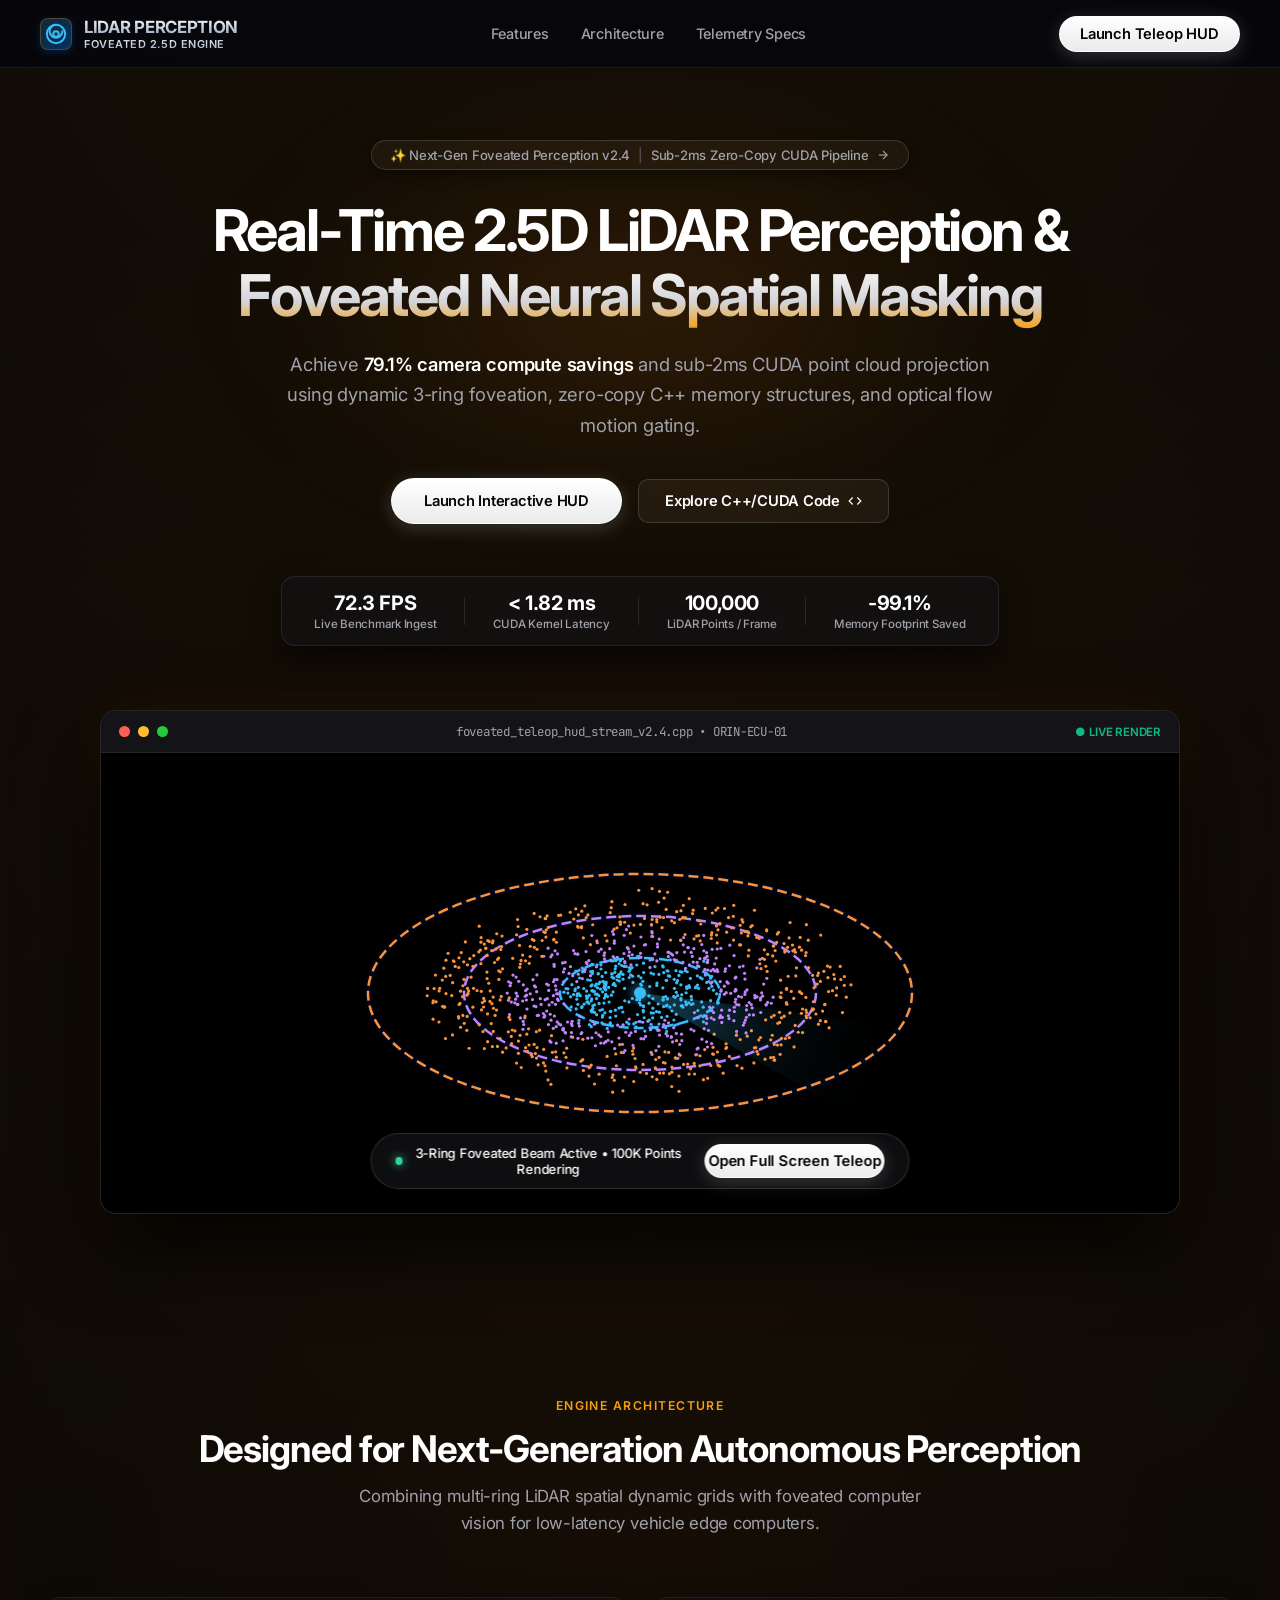
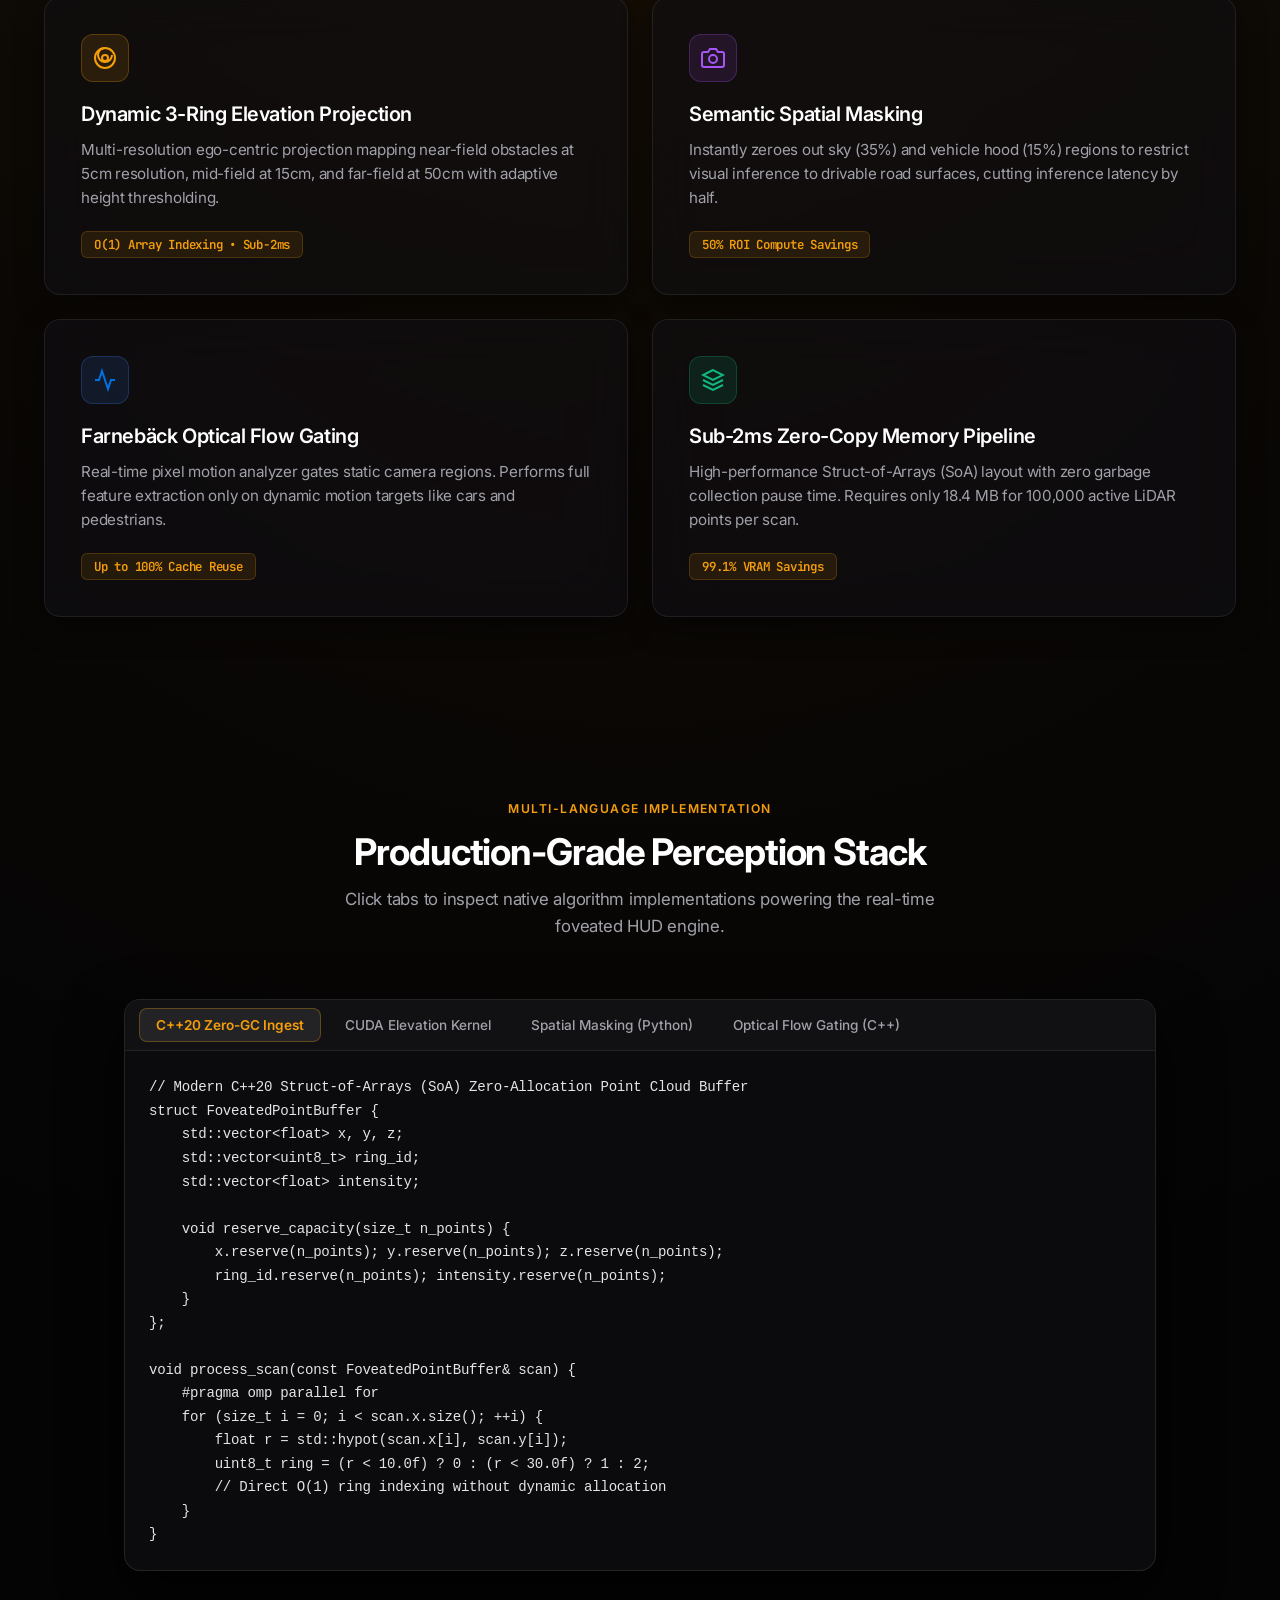
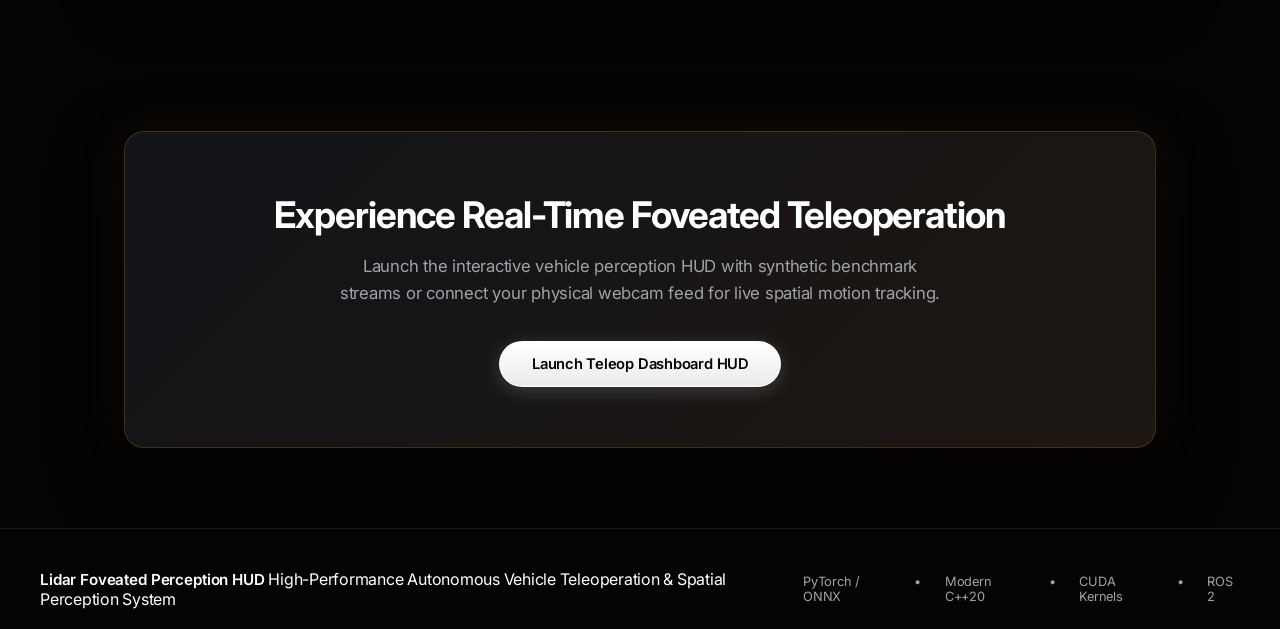
==== commit 113f0f84: "fix(web): bump asset cache-buster to v=21 to guarantee instant fresh script loading" ====
--- a/web/ui/index.html
+++ b/web/ui/index.html
@@ -544,7 +544,7 @@
     </div>
 
     <script src="three.min.js"></script>
-    <script src="three_simulator.js?v=20"></script>
-    <script src="teleop_dashboard.js?v=20"></script>
+    <script src="three_simulator.js?v=21"></script>
+    <script src="teleop_dashboard.js?v=21"></script>
 </body>
 </html>
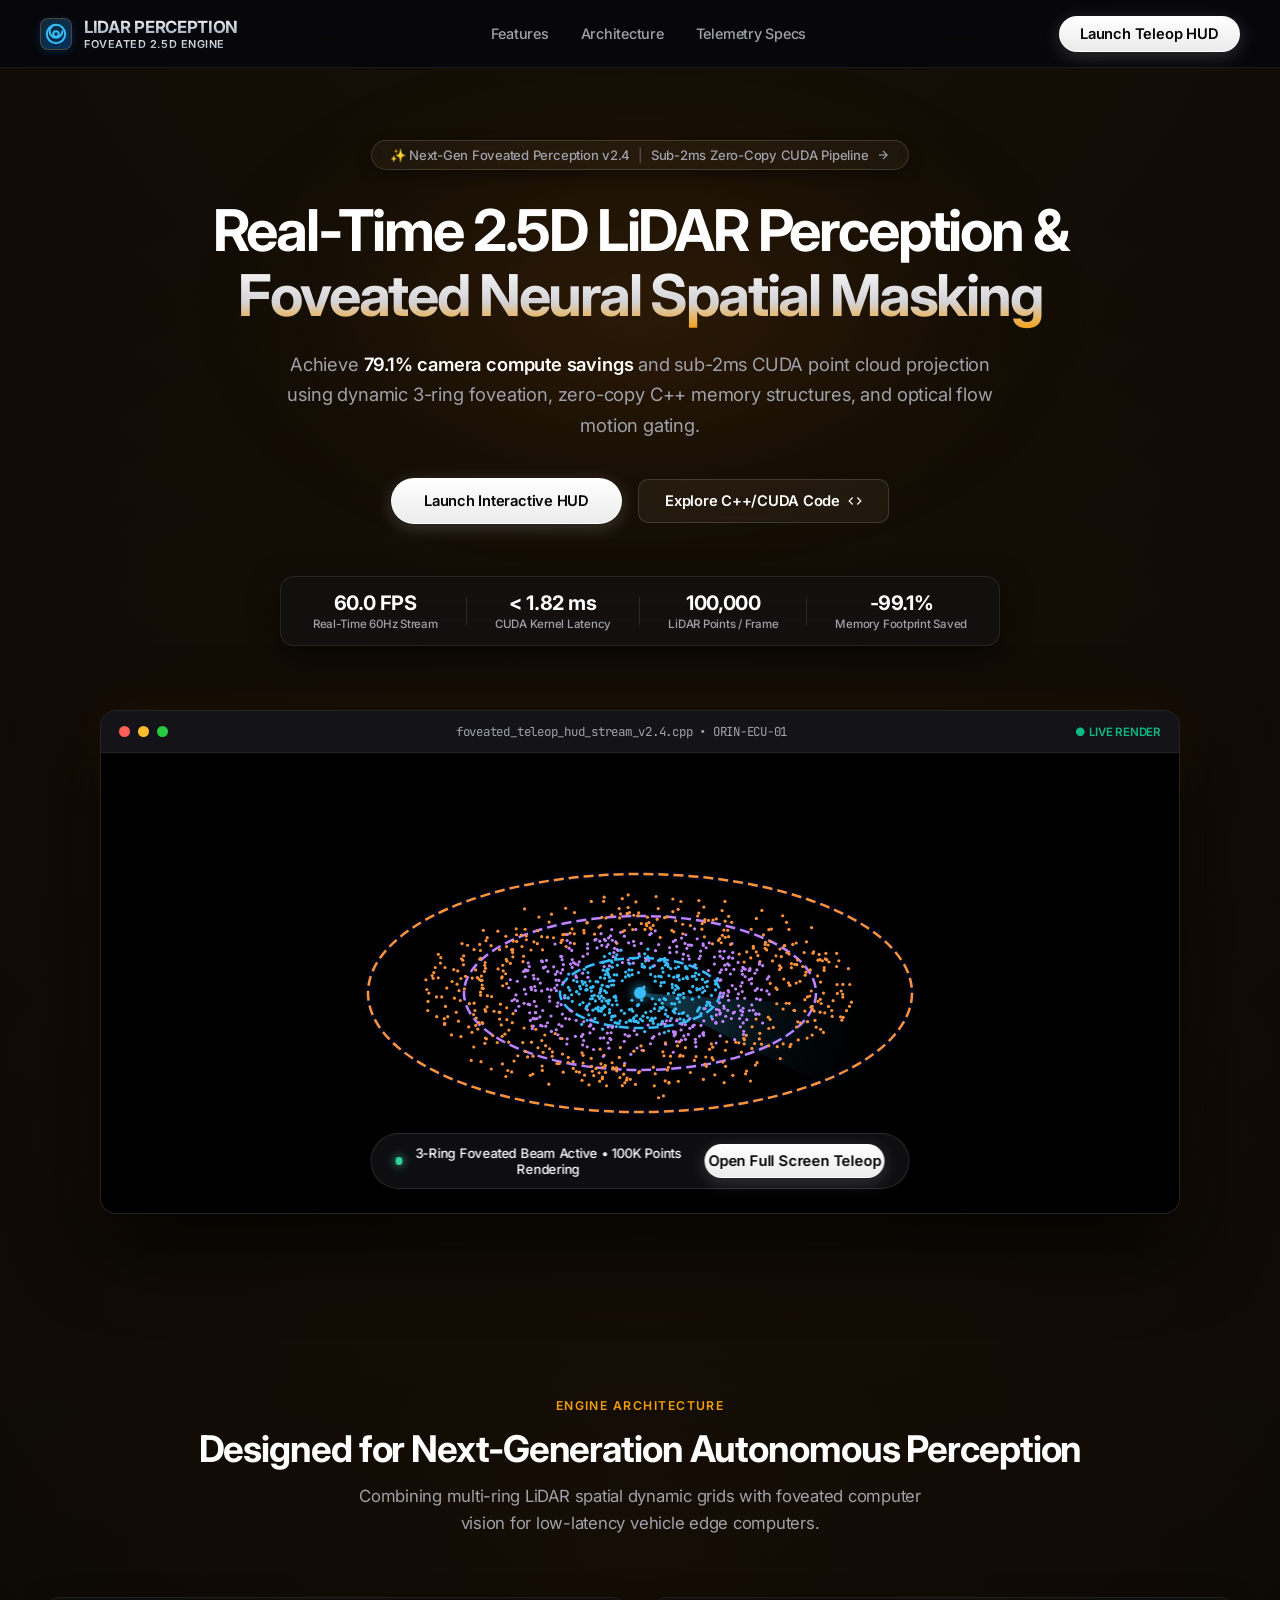
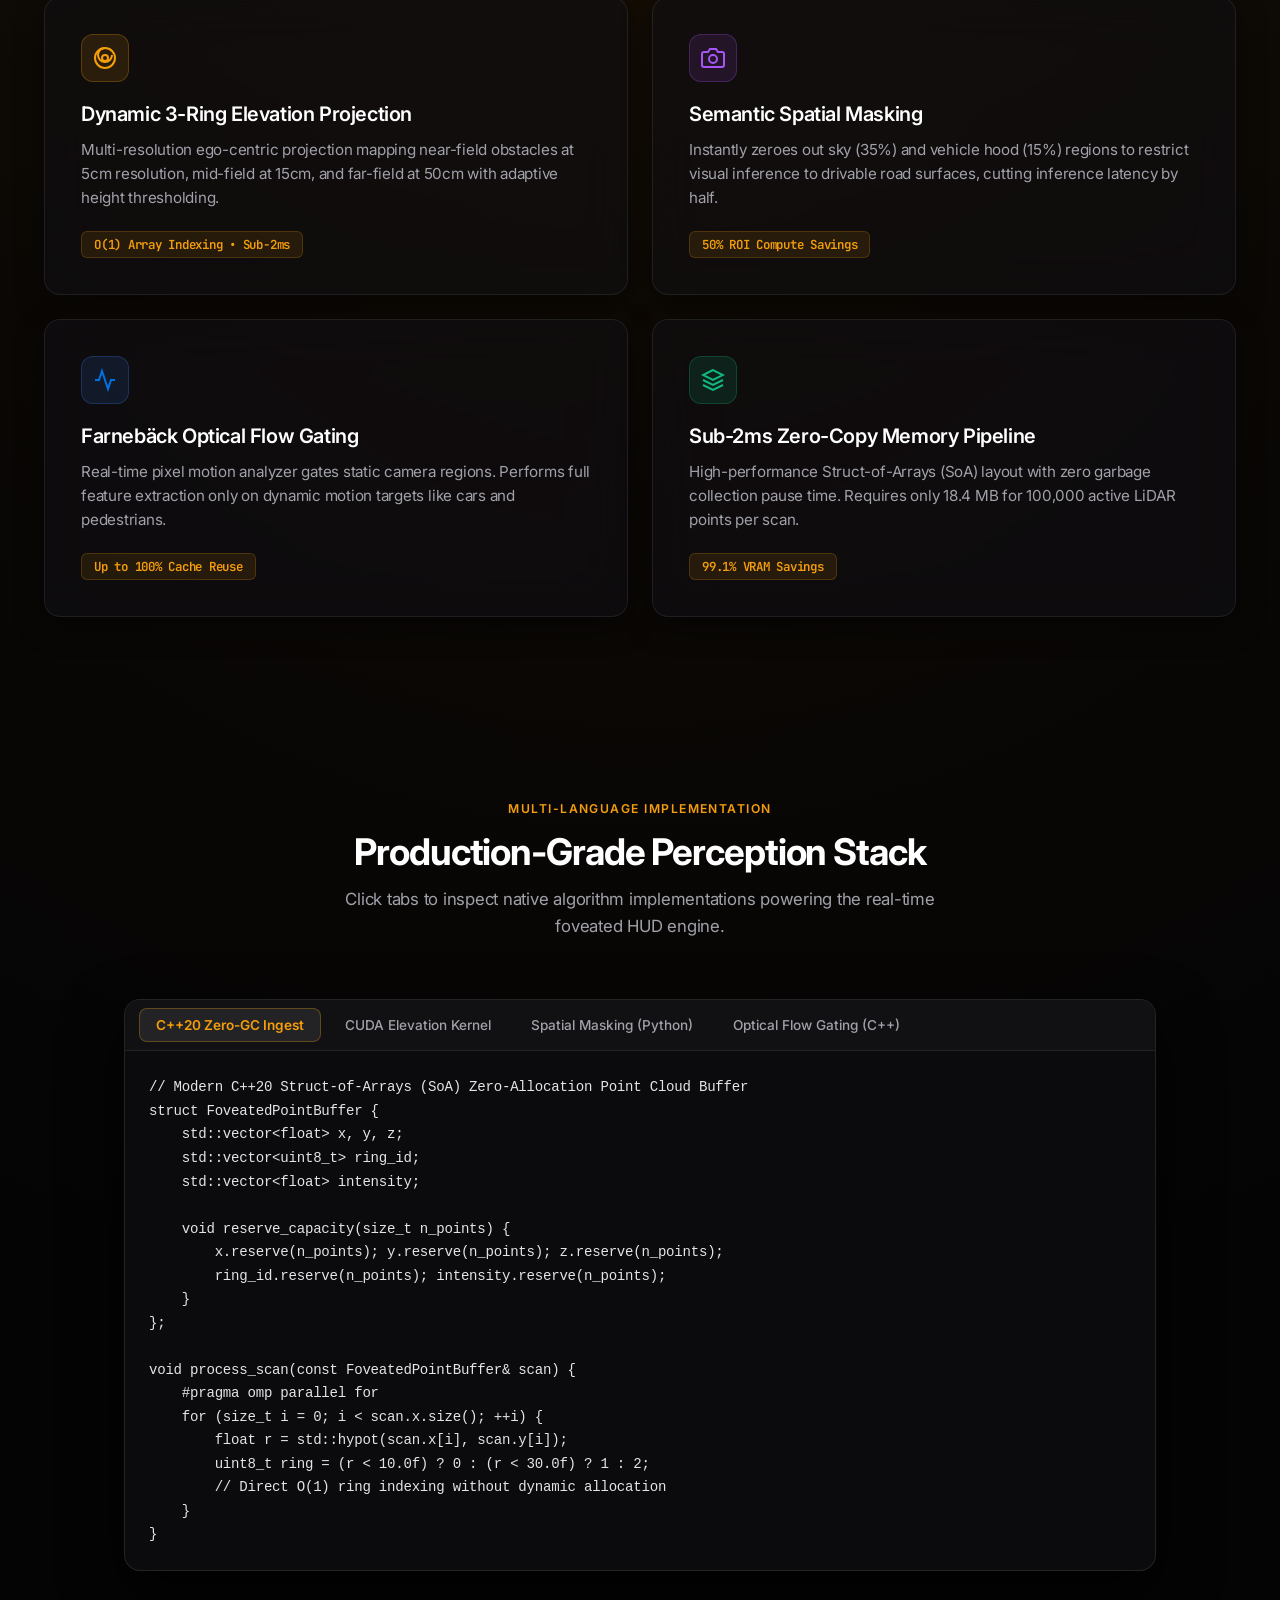
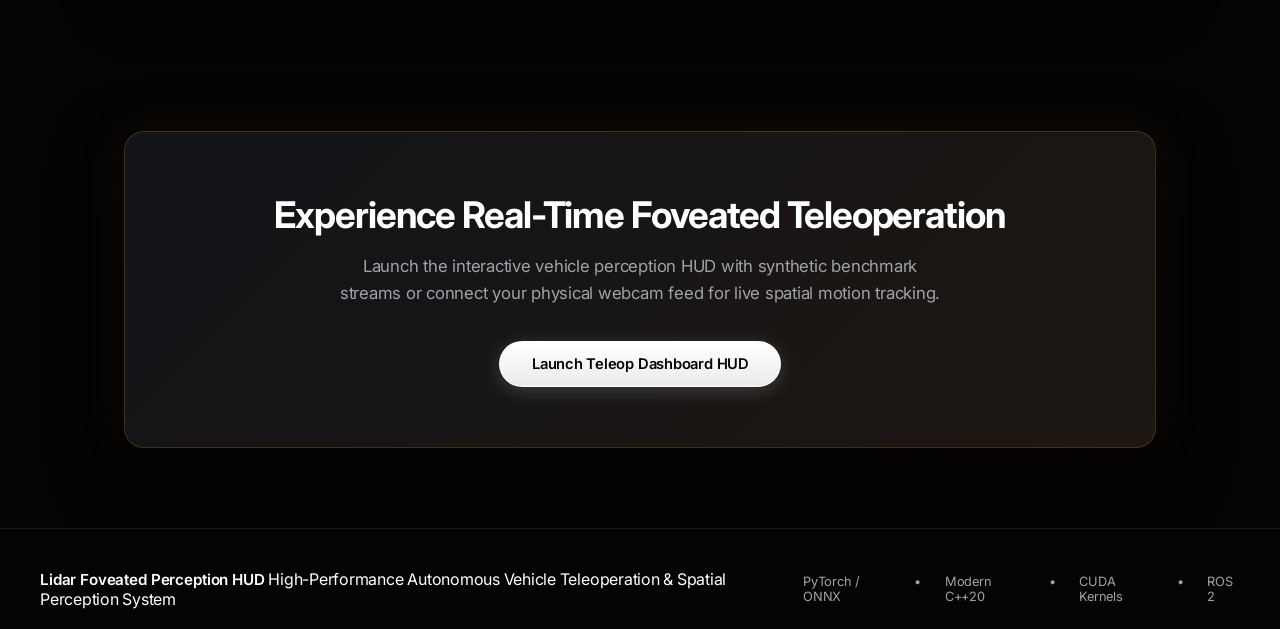
==== commit b690a19e: "fix(perception): optimize detector accuracy, high-contrast HUD badges, locked 60 FPS vegetation cach" ====
--- a/web/ui/index.html
+++ b/web/ui/index.html
@@ -4,7 +4,7 @@
     <meta charset="UTF-8">
     <meta name="viewport" content="width=device-width, initial-scale=1.0">
     <title>Lidar Perception — Real-Time 2.5D Foveated LiDAR & Camera Dashboard</title>
-    <link rel="stylesheet" href="styles.css?v=2">
+    <link rel="stylesheet" href="styles.css?v=3">
     <link rel="preconnect" href="https://fonts.googleapis.com">
     <link rel="preconnect" href="https://fonts.gstatic.com" crossorigin>
     <link href="https://fonts.googleapis.com/css2?family=Inter:wght@400;500;600;700;800&family=JetBrains+Mono:wght@400;500;600;700&display=swap" rel="stylesheet">
@@ -91,8 +91,8 @@
                 <!-- Metric Badges Row -->
                 <div class="hero-metrics-row">
                     <div class="metric-pill">
-                        <span class="pill-value">72.3 FPS</span>
-                        <span class="pill-label">Live Benchmark Ingest</span>
+                        <span class="pill-value">60.0 FPS</span>
+                        <span class="pill-label">Real-Time 60Hz Stream</span>
                     </div>
                     <div class="metric-divider"></div>
                     <div class="metric-pill">
@@ -389,8 +389,8 @@
                 <div class="metric-grid">
                     <div class="metric-card">
                         <div class="metric-label">Pipeline Throughput</div>
-                        <div class="metric-val" id="stat-fps">72.3 FPS</div>
-                        <div class="metric-sub" id="stat-fps-sub">Live GPU Benchmark</div>
+                        <div class="metric-val" id="stat-fps">60.0 FPS</div>
+                        <div class="metric-sub" id="stat-fps-sub">Real-Time 60Hz Target</div>
                     </div>
 
                     <div class="metric-card">
@@ -544,7 +544,7 @@
     </div>
 
     <script src="three.min.js"></script>
-    <script src="three_simulator.js?v=21"></script>
-    <script src="teleop_dashboard.js?v=21"></script>
+    <script src="three_simulator.js?v=22"></script>
+    <script src="teleop_dashboard.js?v=22"></script>
 </body>
 </html>
--- a/web/ui/styles.css
+++ b/web/ui/styles.css
@@ -665,23 +665,53 @@
 }
 
 .hud-pill {
-    background: var(--bg-pill);
-    backdrop-filter: var(--glass-blur);
-    -webkit-backdrop-filter: var(--glass-blur);
-    border: 1px solid var(--border-subtle);
-    padding: 6px 14px;
+    background: #070d18;
+    border: 1px solid rgba(56, 189, 248, 0.5);
+    padding: 8px 18px;
     border-radius: 8px;
-    font-size: 0.78rem;
+    font-size: 0.82rem;
+    font-weight: 700;
     font-family: var(--font-mono);
-    color: var(--text-primary);
-    box-shadow: 0 4px 12px rgba(0, 0, 0, 0.4);
+    color: #ffffff;
+    box-shadow: 0 4px 20px rgba(0, 0, 0, 0.95), 0 0 1px rgba(255, 255, 255, 0.2);
     letter-spacing: -0.01em;
-}
-
-.hud-pill.highlight {
-    border-color: rgba(52, 211, 153, 0.4);
-    color: var(--accent-green);
-    background: rgba(16, 185, 129, 0.12);
+    text-shadow: 0 1px 3px rgba(0, 0, 0, 1);
+}
+
+#hud-mode {
+    background: #0d1527;
+    border: 1.5px solid #818cf8;
+    color: #ffffff;
+    font-weight: 700;
+}
+
+#hud-ego-pos {
+    background: #070d18;
+    border: 1.5px solid #38bdf8;
+    color: #38bdf8;
+    font-weight: 700;
+}
+
+.hud-pill.highlight, #hud-foveation-savings {
+    background: #041a12;
+    border: 1.5px solid #10b981;
+    color: #34d399;
+    font-weight: 700;
+    text-shadow: 0 1px 3px rgba(0, 0, 0, 1);
+}
+
+#hud-range {
+    background: #070d18;
+    border: 1.5px solid #38bdf8;
+    color: #f8fafc;
+    font-weight: 700;
+}
+
+#hud-yolo {
+    background: #070d18;
+    border: 1.5px solid #94a3b8;
+    color: #e2e8f0;
+    font-weight: 700;
 }
 
 /* ==========================================================================
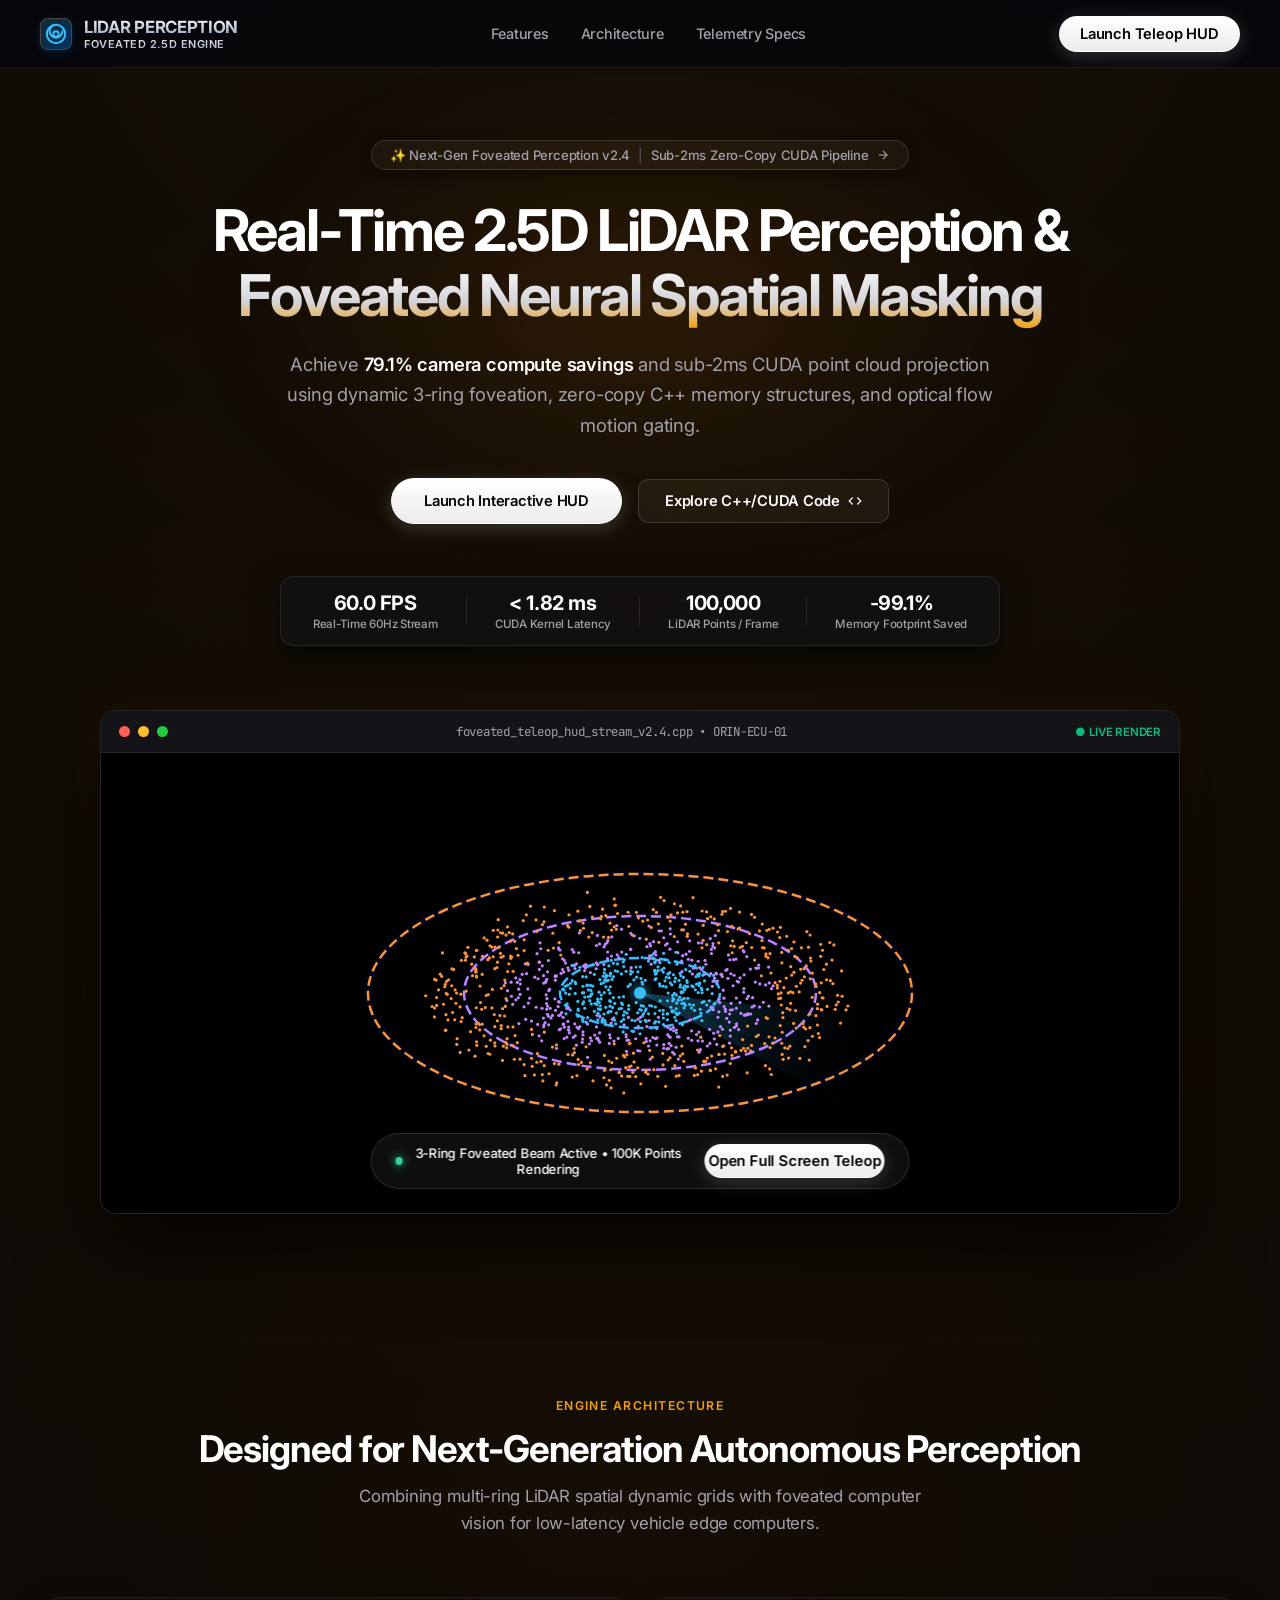
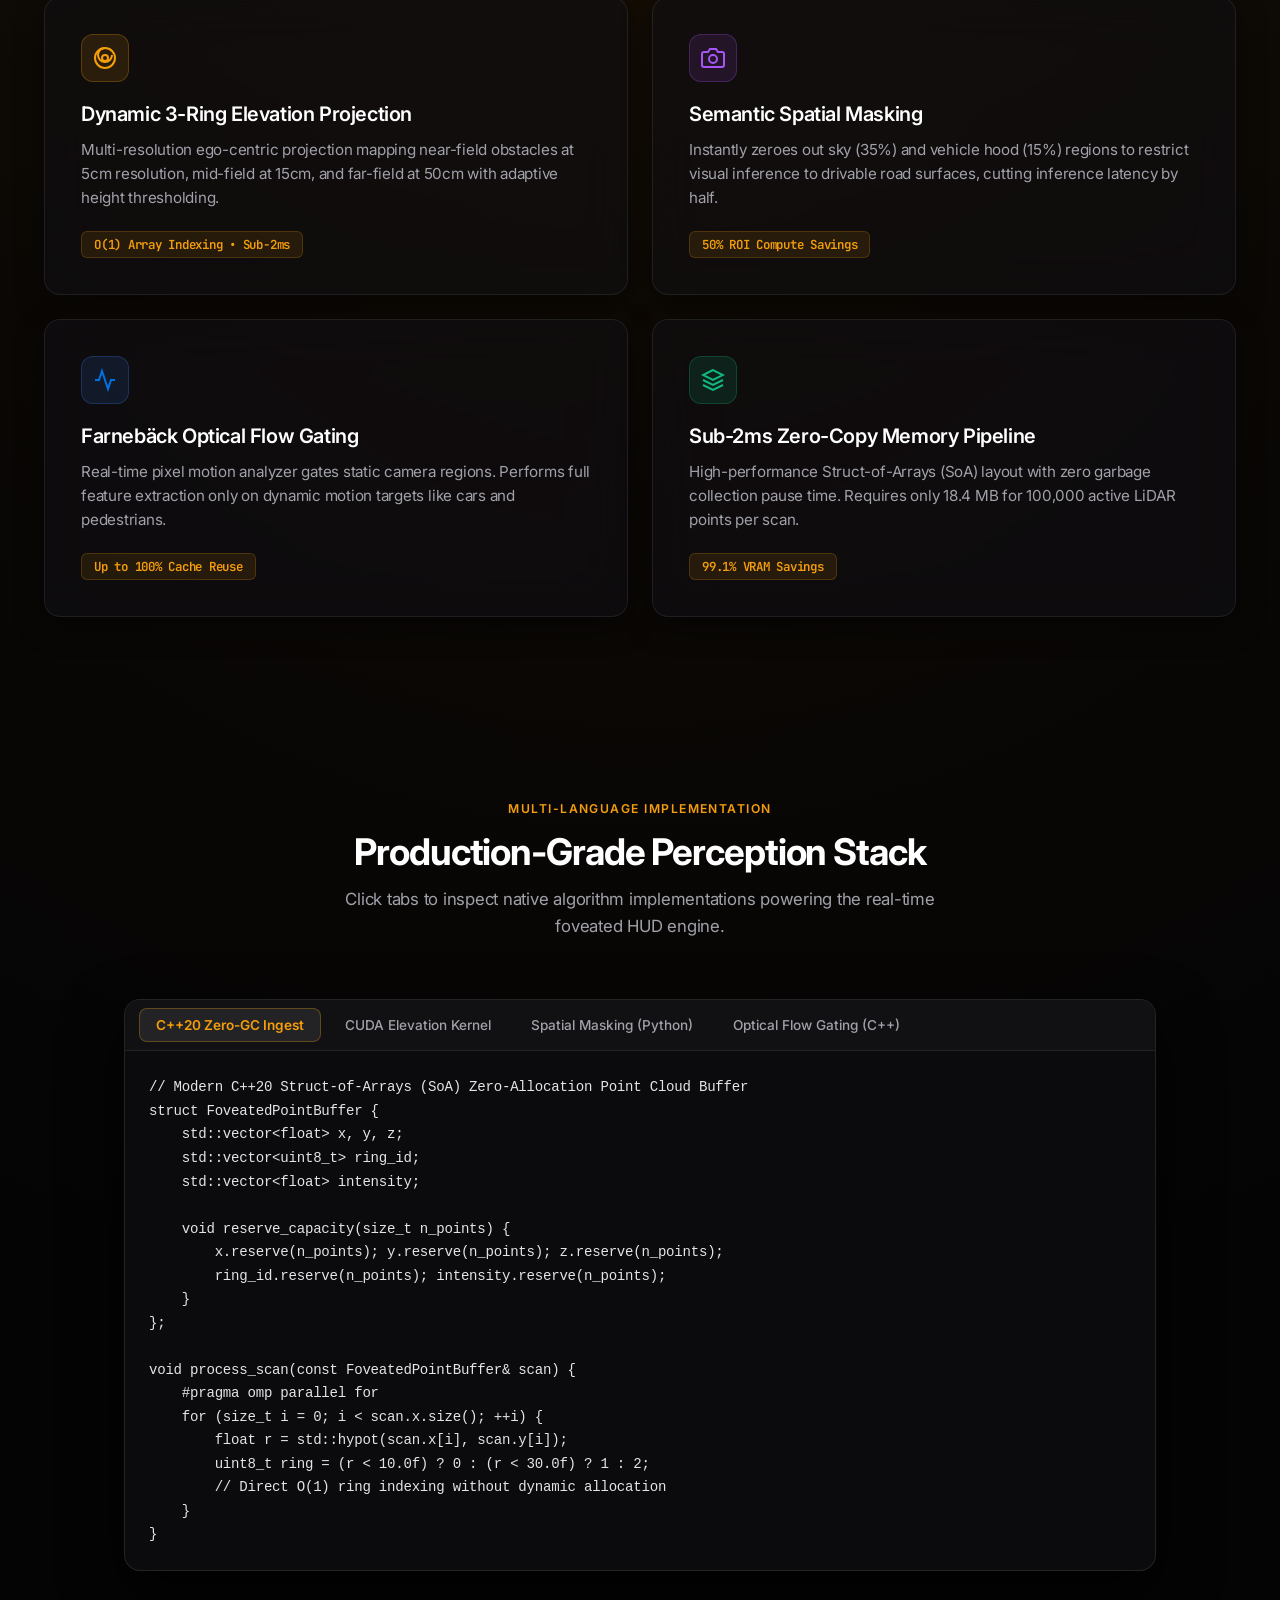
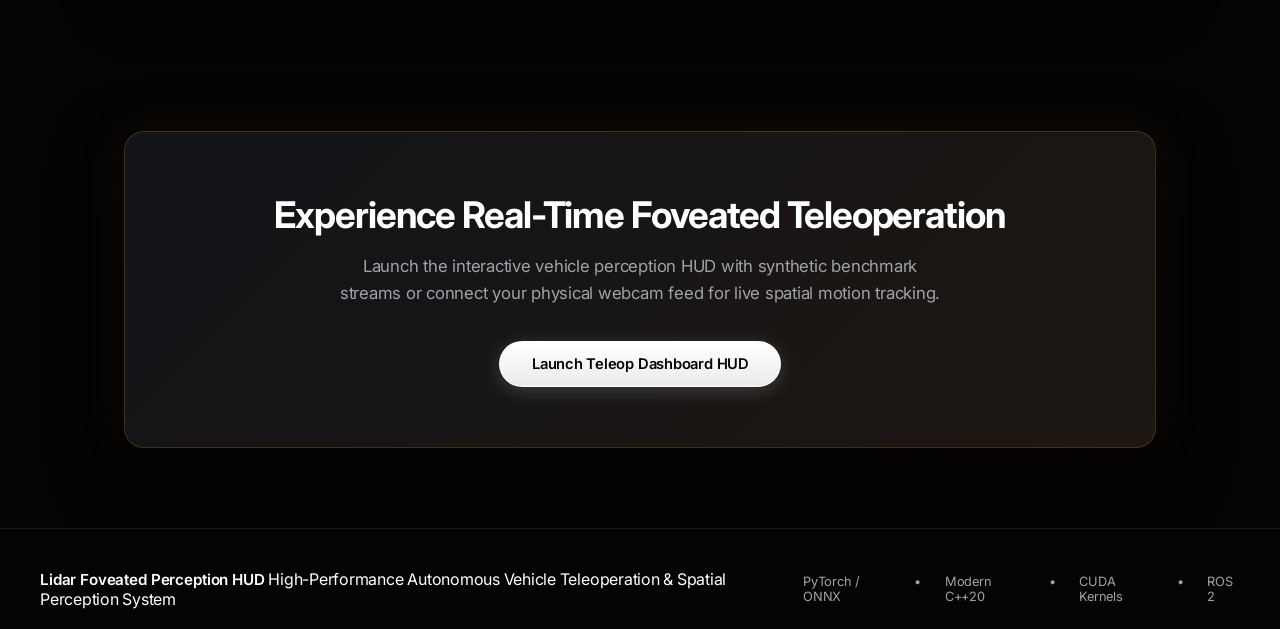
==== commit 657c3dcb: "feat(waverover): add Waveshare Wave Rover ESP32 bridge, launch scripts, setup docs, and teleop HUD e" ====
--- a/web/ui/index.html
+++ b/web/ui/index.html
@@ -325,6 +325,12 @@
                 <span class="status-dot"></span>
                 <span>ORIN-ECU-01 ONLINE</span>
             </div>
+
+            <!-- Source Indicator Badge (physical-testing.md Section 9 Item 3) -->
+            <div class="source-indicator-badge" id="source-indicator-badge">
+                <span class="source-indicator-dot"></span>
+                <span id="source-indicator-text">DETECTING PLATFORM...</span>
+            </div>
         </div>
 
         <!-- Main Dashboard 3-Column Layout Container -->
@@ -412,6 +418,37 @@
                     </div>
                 </div>
 
+                <!-- Hardware Telemetry (physical-testing.md Section 9 Items 1-2) -->
+                <div class="panel-title" style="margin-top: 8px;">
+                    <svg width="14" height="14" viewBox="0 0 24 24" fill="none" stroke="currentColor" stroke-width="2"><path d="M13 2L3 14h9l-1 8 10-12h-9l1-8z"></path></svg>
+                    Hardware Telemetry
+                </div>
+                <div class="metric-grid hardware-telemetry-grid">
+                    <div class="metric-card telemetry-card" id="card-gpu-util">
+                        <div class="metric-label">GPU Utilization</div>
+                        <div class="metric-val" id="stat-gpu-util" style="color: var(--accent-cyan);">— %</div>
+                        <div class="metric-sub" id="stat-gpu-util-sub">Awaiting telemetry...</div>
+                    </div>
+
+                    <div class="metric-card telemetry-card" id="card-vram-live">
+                        <div class="metric-label">VRAM Usage (Live)</div>
+                        <div class="metric-val" id="stat-vram-live" style="color: var(--accent-green);">— MB</div>
+                        <div class="metric-sub" id="stat-vram-live-sub">Awaiting telemetry...</div>
+                    </div>
+
+                    <div class="metric-card telemetry-card" id="card-power-draw">
+                        <div class="metric-label">Power Draw (W)</div>
+                        <div class="metric-val" id="stat-power-draw" style="color: var(--accent-orange);">— W</div>
+                        <div class="metric-sub" id="stat-power-sub">Awaiting telemetry...</div>
+                    </div>
+
+                    <div class="metric-card telemetry-card" id="card-soc-temp">
+                        <div class="metric-label">SoC Temp (°C)</div>
+                        <div class="metric-val" id="stat-soc-temp" style="color: var(--accent-purple);">— °C</div>
+                        <div class="metric-sub" id="stat-temp-sub">Awaiting telemetry...</div>
+                    </div>
+                </div>
+
                 <div class="panel-title" style="margin-top: 8px;">
                     <svg width="14" height="14" viewBox="0 0 24 24" fill="none" stroke="currentColor" stroke-width="2"><polygon points="12 2 2 7 12 12 22 7 12 2"></polygon><polyline points="2 17 12 22 22 17"></polyline><polyline points="2 12 12 17 22 12"></polyline></svg>
                     Semantic Ring Legend
--- a/web/ui/styles.css
+++ b/web/ui/styles.css
@@ -1389,3 +1389,110 @@
 }
 
 
+/* ==========================================================================
+   HARDWARE TELEMETRY & SOURCE INDICATOR (physical-testing.md Section 9)
+   ========================================================================== */
+
+/* Source Indicator Badge — shows deployment platform in dashboard header */
+.source-indicator-badge {
+    display: flex;
+    align-items: center;
+    gap: 8px;
+    padding: 6px 14px;
+    border-radius: 999px;
+    background: rgba(56, 189, 248, 0.08);
+    border: 1px solid rgba(56, 189, 248, 0.25);
+    font-family: var(--font-mono);
+    font-size: 0.72rem;
+    font-weight: 600;
+    color: var(--accent-cyan);
+    letter-spacing: 0.5px;
+    transition: all 0.3s ease;
+    white-space: nowrap;
+}
+
+.source-indicator-badge.platform-cloud {
+    background: rgba(56, 189, 248, 0.08);
+    border-color: rgba(56, 189, 248, 0.25);
+    color: var(--accent-cyan);
+}
+
+.source-indicator-badge.platform-jetson {
+    background: rgba(52, 211, 153, 0.08);
+    border-color: rgba(52, 211, 153, 0.25);
+    color: var(--accent-green);
+}
+
+.source-indicator-badge.platform-laptop {
+    background: rgba(168, 85, 247, 0.08);
+    border-color: rgba(168, 85, 247, 0.25);
+    color: var(--accent-purple);
+}
+
+.source-indicator-badge.platform-simulated {
+    background: rgba(251, 191, 36, 0.08);
+    border-color: rgba(251, 191, 36, 0.25);
+    color: var(--accent-gold);
+}
+
+.source-indicator-dot {
+    width: 6px;
+    height: 6px;
+    border-radius: 50%;
+    background: currentColor;
+    animation: source-pulse 2s infinite;
+}
+
+@keyframes source-pulse {
+    0%, 100% { opacity: 1; transform: scale(1); }
+    50% { opacity: 0.5; transform: scale(0.85); }
+}
+
+/* Hardware Telemetry Grid — 2x2 layout for power/temp/GPU/VRAM cards */
+.hardware-telemetry-grid {
+    display: grid;
+    grid-template-columns: 1fr 1fr;
+    gap: 8px;
+}
+
+.telemetry-card {
+    position: relative;
+    overflow: hidden;
+}
+
+.telemetry-card::after {
+    content: '';
+    position: absolute;
+    bottom: 0;
+    left: 0;
+    right: 0;
+    height: 2px;
+    background: linear-gradient(90deg, transparent, currentColor, transparent);
+    opacity: 0;
+    transition: opacity 0.3s ease;
+}
+
+.telemetry-card.telemetry-active::after {
+    opacity: 0.4;
+    animation: telemetry-bar-pulse 3s ease-in-out infinite;
+}
+
+@keyframes telemetry-bar-pulse {
+    0%, 100% { opacity: 0.2; }
+    50% { opacity: 0.5; }
+}
+
+/* Temperature warning states */
+.telemetry-card.temp-warn {
+    border-color: rgba(251, 191, 36, 0.4) !important;
+}
+
+.telemetry-card.temp-throttle {
+    border-color: rgba(244, 63, 94, 0.5) !important;
+    animation: temp-alert 1s ease-in-out infinite;
+}
+
+@keyframes temp-alert {
+    0%, 100% { box-shadow: 0 0 0 0 rgba(244, 63, 94, 0); }
+    50% { box-shadow: 0 0 12px 2px rgba(244, 63, 94, 0.15); }
+}
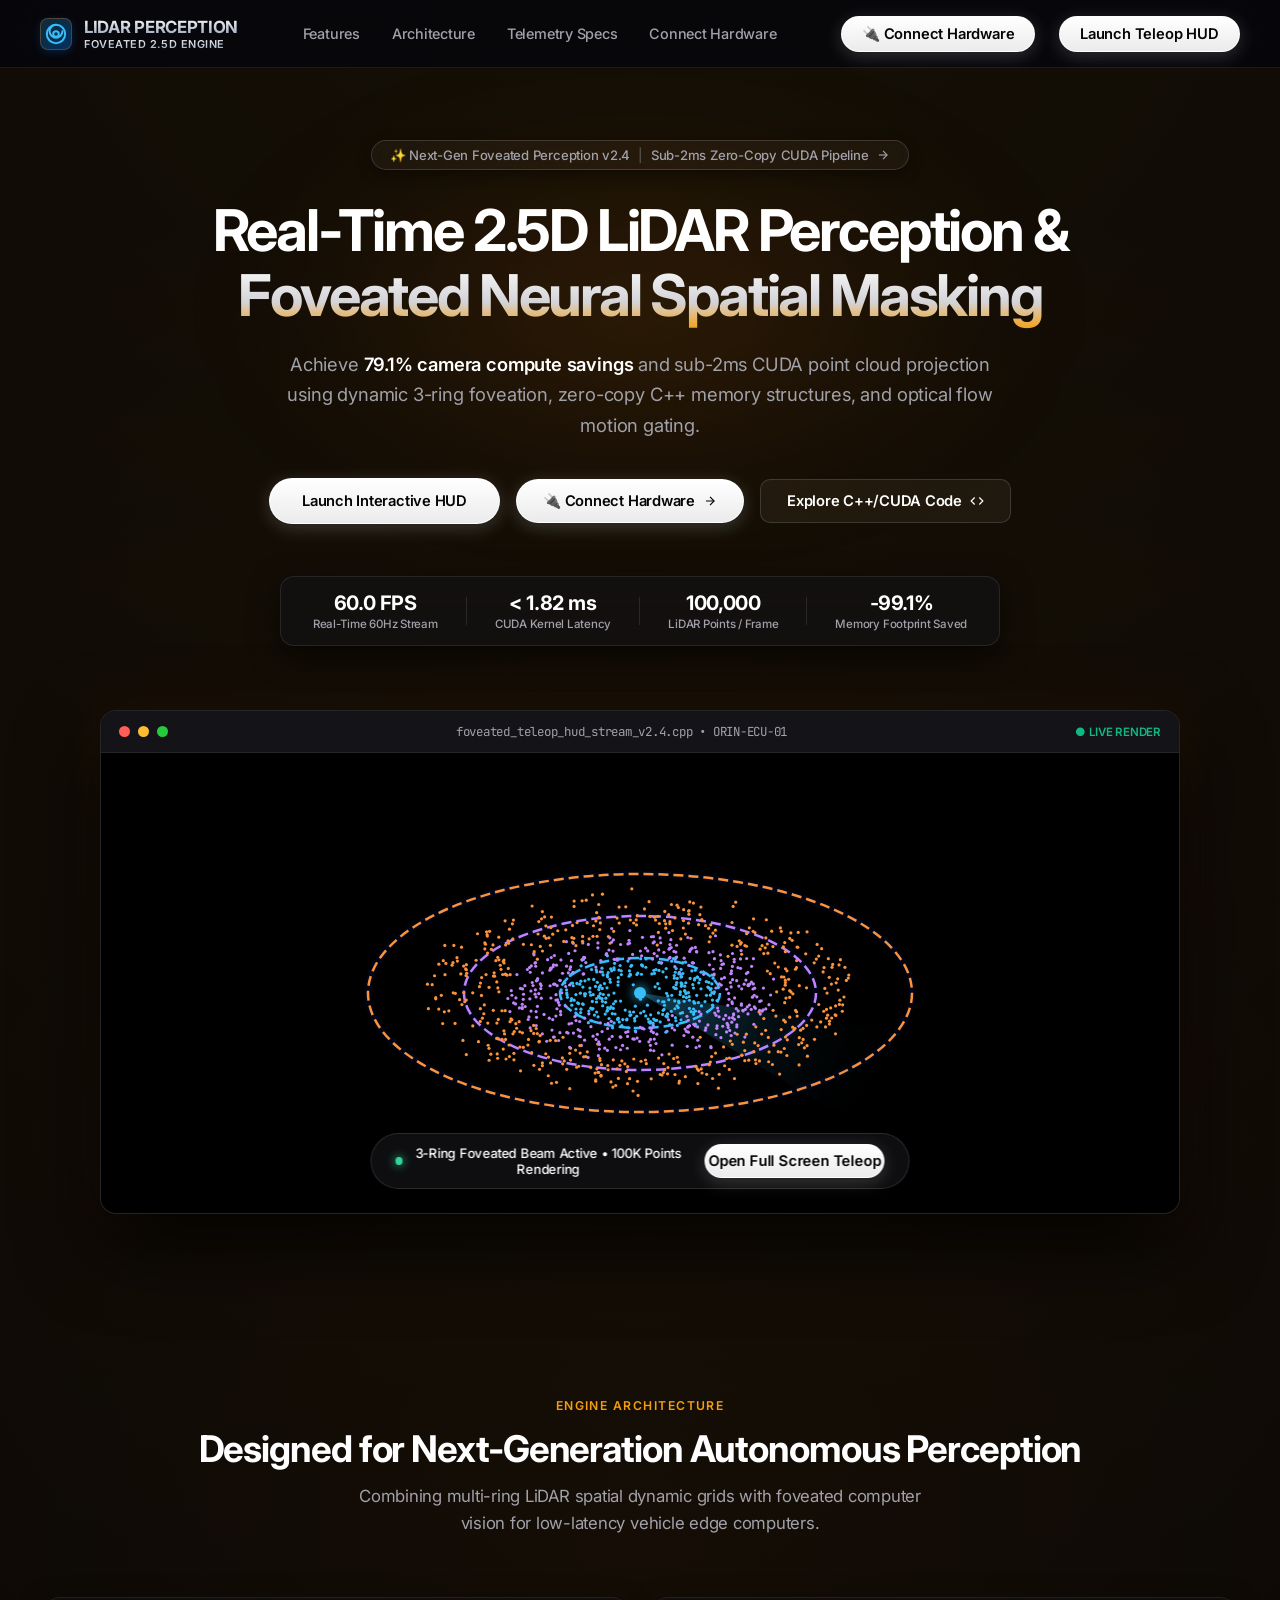
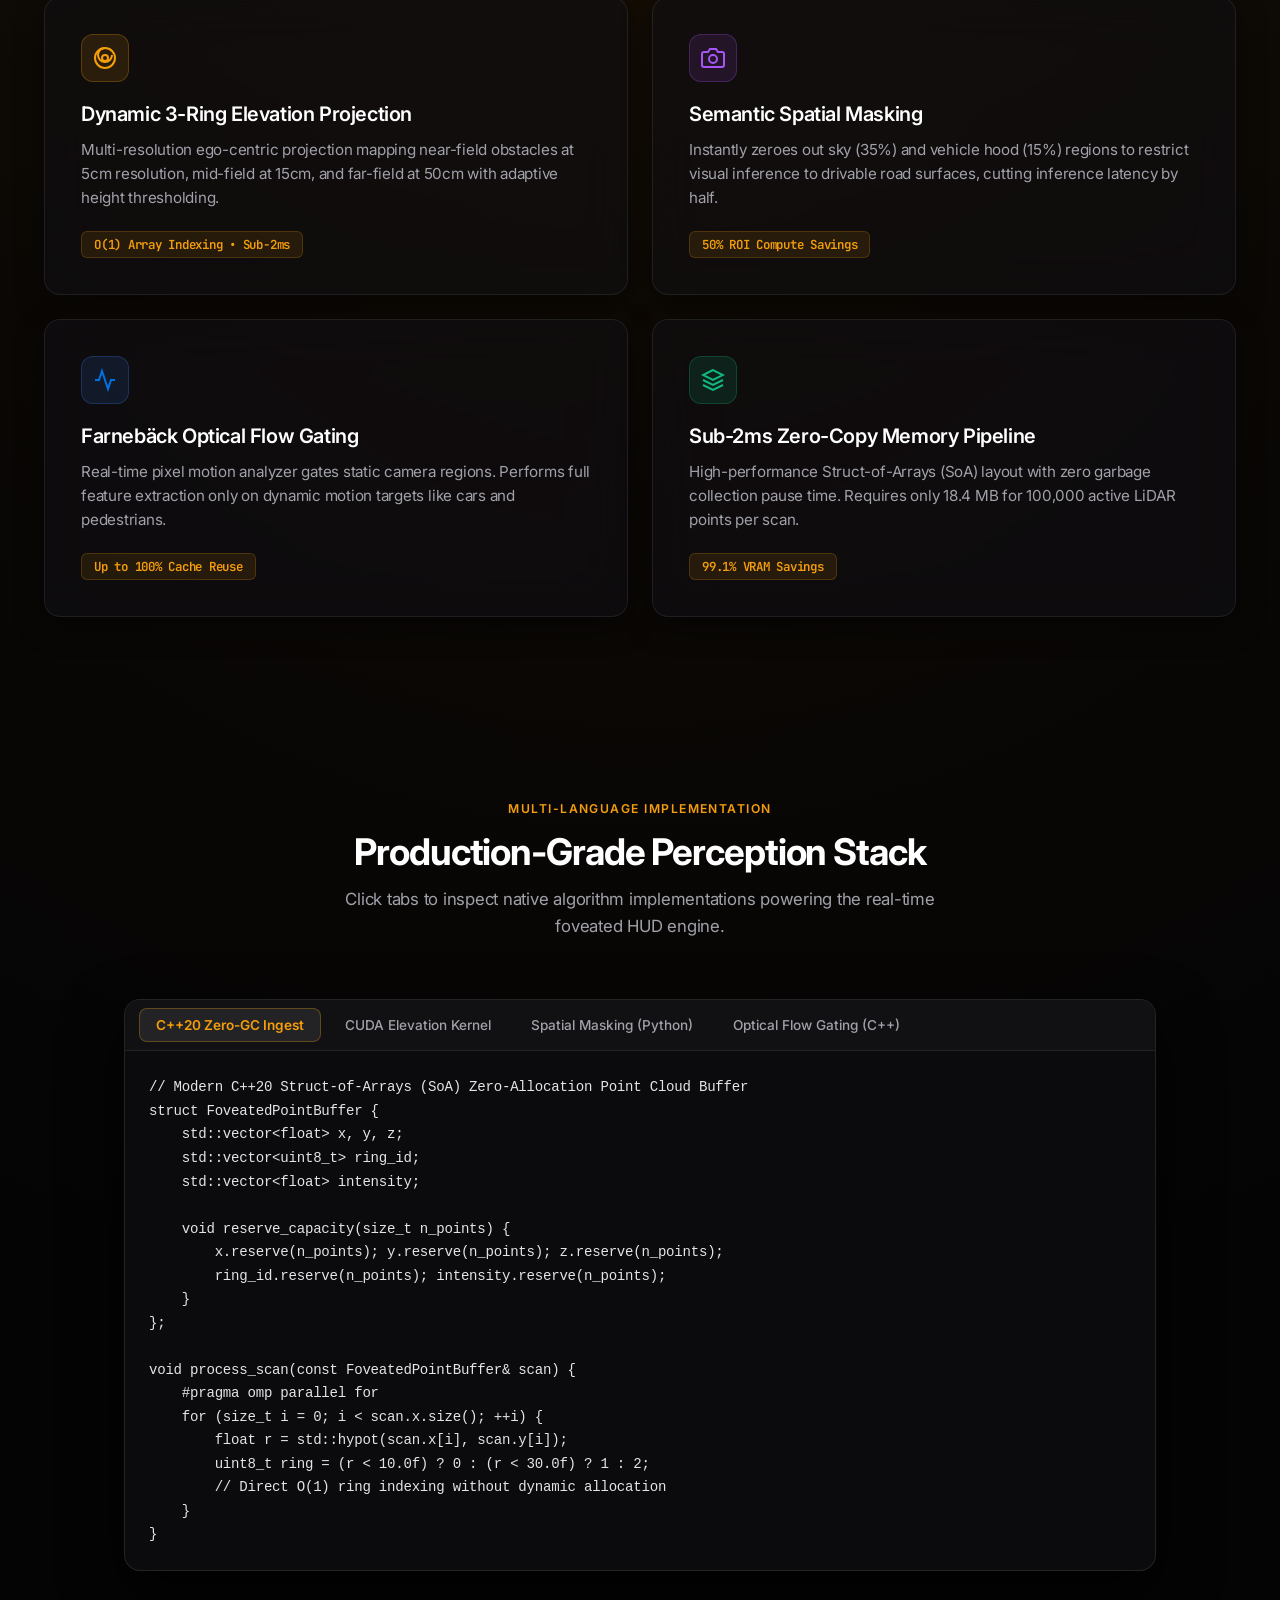
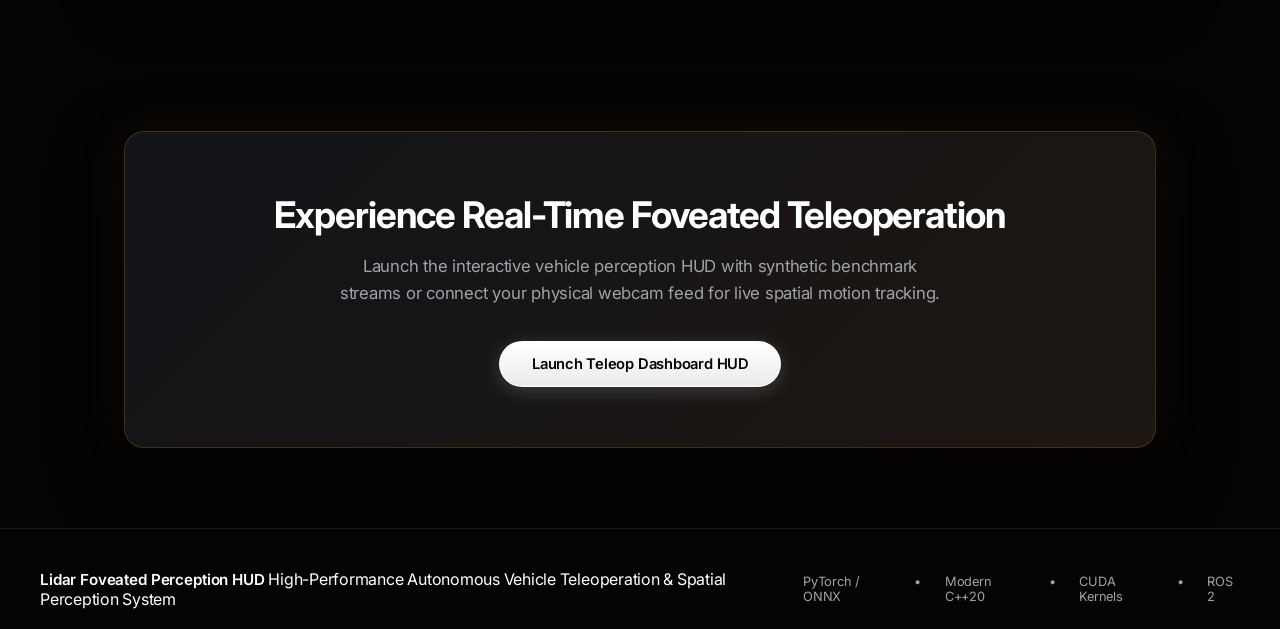
==== commit 16c5db0b: "feat(hardware): add 3-step hardware integration wizard, Arduino Uno Q & Qwen3-VL navigation, and fix" ====
--- a/web/ui/index.html
+++ b/web/ui/index.html
@@ -34,9 +34,18 @@
             <a href="#features" data-scroll-to="features">Features</a>
             <a href="#architecture" data-scroll-to="architecture">Architecture</a>
             <a href="#benchmarks" data-scroll-to="benchmarks">Telemetry Specs</a>
+            <a href="#" onclick="event.preventDefault(); showPageView('hardware')">Connect Hardware</a>
         </div>
 
         <div class="nav-actions">
+            <button class="interactive-hover-btn nav-cta-btn" onclick="showPageView('hardware')" style="margin-right:8px;">
+                <span class="btn-text">🔌 Connect Hardware</span>
+                <div class="btn-hover-content">
+                    <span>🔌 Connect Hardware</span>
+                    <svg width="14" height="14" viewBox="0 0 24 24" fill="none" stroke="currentColor" stroke-width="2.2" stroke-linecap="round" stroke-linejoin="round"><path d="M5 12h14"></path><path d="m12 5 7 7-7 7"></path></svg>
+                </div>
+                <div class="btn-bg-expand"></div>
+            </button>
             <button class="interactive-hover-btn nav-cta-btn" onclick="showPageView('dashboard')">
                 <span class="btn-text">Launch Teleop HUD</span>
                 <div class="btn-hover-content">
@@ -80,6 +89,11 @@
                             <svg width="16" height="16" viewBox="0 0 24 24" fill="none" stroke="currentColor" stroke-width="2.2"><path d="M5 12h14"></path><path d="m12 5 7 7-7 7"></path></svg>
                         </div>
                         <div class="btn-bg-expand"></div>
+                    </button>
+
+                    <button class="interactive-hover-btn secondary-hero-btn" onclick="showPageView('hardware')" style="background: rgba(245, 158, 11, 0.12); border-color: rgba(245, 158, 11, 0.4); color: #fbbf24;">
+                        <span>🔌 Connect Hardware</span>
+                        <svg width="14" height="14" viewBox="0 0 24 24" fill="none" stroke="currentColor" stroke-width="2"><path d="M5 12h14"></path><path d="m12 5 7 7-7 7"></path></svg>
                     </button>
 
                     <a href="#architecture" data-scroll-to="architecture" class="secondary-hero-btn">
@@ -272,6 +286,1087 @@
     </main>
 
 
+    <!-- PAGE VIEW 3: Hardware Connection Wizard & Live Rover Dashboard -->
+    <div id="hardware-view" class="page-view">
+        <style>
+            /* ========= Hardware Connect View — Obsidian Glassmorphism Design ========= */
+            #hardware-view {
+                background-color: var(--bg-base, #040405);
+                background-image: 
+                    radial-gradient(circle at 50% 0%, rgba(245, 158, 11, 0.06) 0%, transparent 55%),
+                    radial-gradient(circle at 50% 40%, rgba(217, 119, 6, 0.03) 0%, transparent 65%);
+                min-height: 100vh;
+                padding-top: 80px;
+                padding-bottom: 60px;
+                color: var(--text-primary, #ffffff);
+                font-family: var(--font-sans, -apple-system, BlinkMacSystemFont, "SF Pro Display", "Inter", sans-serif);
+            }
+            .hw-container {
+                max-width: 1140px;
+                margin: 0 auto;
+                padding: 0 24px;
+            }
+            .hw-top-bar {
+                display: flex;
+                justify-content: space-between;
+                align-items: center;
+                margin-bottom: 24px;
+            }
+            .hw-badge {
+                display: inline-flex;
+                align-items: center;
+                gap: 8px;
+                background: rgba(255, 255, 255, 0.04);
+                border: 1px solid rgba(255, 255, 255, 0.09);
+                backdrop-filter: var(--glass-blur, blur(24px));
+                -webkit-backdrop-filter: var(--glass-blur, blur(24px));
+                padding: 6px 14px;
+                border-radius: 24px;
+                font-size: 0.78rem;
+                font-family: var(--font-mono, monospace);
+                color: var(--text-secondary, #a1a1aa);
+                margin-bottom: 16px;
+            }
+            .hw-badge-highlight {
+                color: var(--accent-amber, #f59e0b);
+                font-weight: 600;
+            }
+            .hw-title {
+                font-size: 2.5rem;
+                font-weight: 700;
+                line-height: 1.15;
+                letter-spacing: -0.035em;
+                color: #ffffff;
+                margin-bottom: 14px;
+            }
+            .hw-subtitle {
+                font-size: 1.05rem;
+                color: var(--text-secondary, #a1a1aa);
+                line-height: 1.6;
+                max-width: 820px;
+                margin-bottom: 32px;
+                font-weight: 400;
+            }
+            .hw-highlight-grid {
+                display: grid;
+                grid-template-columns: 1fr 1fr;
+                gap: 16px;
+                margin-bottom: 36px;
+            }
+            @media (max-width: 800px) {
+                .hw-highlight-grid { grid-template-columns: 1fr; }
+            }
+            .hw-info-card {
+                background: var(--bg-card, rgba(18, 18, 22, 0.75));
+                border: 1px solid var(--border-subtle, rgba(255, 255, 255, 0.08));
+                backdrop-filter: var(--glass-blur, blur(24px));
+                -webkit-backdrop-filter: var(--glass-blur, blur(24px));
+                border-radius: 14px;
+                padding: 20px 22px;
+                box-shadow: var(--shadow-card, 0 10px 30px rgba(0, 0, 0, 0.6));
+                position: relative;
+                overflow: hidden;
+            }
+            .hw-info-card::before {
+                content: '';
+                position: absolute;
+                top: 0;
+                left: 0;
+                right: 0;
+                height: 2px;
+                background: linear-gradient(90deg, transparent, rgba(245, 158, 11, 0.5), transparent);
+            }
+            .hw-info-card h4 {
+                font-size: 0.95rem;
+                font-weight: 700;
+                color: #ffffff;
+                margin-bottom: 8px;
+                display: flex;
+                align-items: center;
+                gap: 8px;
+            }
+            .hw-info-card p {
+                font-size: 0.82rem;
+                color: var(--text-secondary, #a1a1aa);
+                line-height: 1.55;
+            }
+            .hw-info-card strong {
+                color: #ffffff;
+            }
+            .hw-steps-bar {
+                display: flex;
+                align-items: center;
+                gap: 8px;
+                background: rgba(0, 0, 0, 0.45);
+                border: 1px solid var(--border-subtle, rgba(255, 255, 255, 0.08));
+                padding: 6px;
+                border-radius: 12px;
+                margin-bottom: 30px;
+                width: fit-content;
+            }
+            .hw-step-pill {
+                padding: 7px 18px;
+                border-radius: 8px;
+                font-size: 0.82rem;
+                font-weight: 500;
+                font-family: var(--font-sans, sans-serif);
+                color: var(--text-secondary, #a1a1aa);
+                background: transparent;
+                border: 1px solid transparent;
+                cursor: pointer;
+                transition: all 0.22s cubic-bezier(0.16, 1, 0.3, 1);
+            }
+            .hw-step-pill:hover {
+                background: rgba(255, 255, 255, 0.08);
+                color: #ffffff;
+                border-color: rgba(255, 255, 255, 0.15);
+            }
+            .hw-step-pill.active {
+                background: var(--bg-card-hover, rgba(28, 28, 35, 0.85));
+                color: var(--text-primary, #ffffff);
+                border-color: rgba(245, 158, 11, 0.4);
+                font-weight: 600;
+                box-shadow: 0 2px 10px rgba(0, 0, 0, 0.4), inset 0 1px 0 rgba(255, 255, 255, 0.1);
+            }
+            .hw-step-pill.done {
+                background: rgba(16, 185, 129, 0.08);
+                color: var(--accent-green, #34d399);
+                border-color: rgba(16, 185, 129, 0.2);
+            }
+            .hw-step-divider {
+                color: rgba(255, 255, 255, 0.15);
+                font-size: 0.8rem;
+            }
+            .hw-step-bottom-bar {
+                display: flex;
+                justify-content: space-between;
+                align-items: center;
+                gap: 16px;
+                flex-wrap: wrap;
+                margin-top: 24px;
+                padding-top: 20px;
+                border-top: 1px solid rgba(255, 255, 255, 0.08);
+            }
+            .hw-guide-tabs {
+                display: flex;
+                gap: 8px;
+                flex-wrap: wrap;
+                margin-bottom: 20px;
+                padding-bottom: 16px;
+                border-bottom: 1px solid rgba(255, 255, 255, 0.08);
+            }
+            .hw-guide-tab {
+                padding: 7px 14px;
+                border-radius: 8px;
+                font-size: 0.78rem;
+                font-weight: 600;
+                background: rgba(255, 255, 255, 0.04);
+                border: 1px solid rgba(255, 255, 255, 0.1);
+                color: var(--text-secondary, #a1a1aa);
+                cursor: pointer;
+                transition: all 0.2s ease;
+                font-family: var(--font-sans, sans-serif);
+            }
+            .hw-guide-tab:hover {
+                background: rgba(255, 255, 255, 0.08);
+                color: #ffffff;
+                border-color: rgba(255, 255, 255, 0.2);
+            }
+            .hw-guide-tab.active {
+                background: rgba(245, 158, 11, 0.15);
+                color: var(--accent-amber, #f59e0b);
+                border-color: rgba(245, 158, 11, 0.4);
+                box-shadow: 0 2px 8px rgba(245, 158, 11, 0.2);
+            }
+            .hw-card-grid {
+                display: grid;
+                grid-template-columns: repeat(auto-fill, minmax(250px, 1fr));
+                gap: 16px;
+                margin-bottom: 24px;
+            }
+            .hw-card {
+                background: var(--bg-card, rgba(18, 18, 22, 0.75));
+                border: 1px solid var(--border-subtle, rgba(255, 255, 255, 0.08));
+                backdrop-filter: var(--glass-blur, blur(24px));
+                -webkit-backdrop-filter: var(--glass-blur, blur(24px));
+                border-radius: 14px;
+                padding: 22px 20px;
+                cursor: pointer;
+                transition: all 0.25s cubic-bezier(0.16, 1, 0.3, 1);
+                position: relative;
+                overflow: hidden;
+            }
+            .hw-card:hover {
+                background: var(--bg-card-hover, rgba(28, 28, 35, 0.85));
+                border-color: rgba(255, 255, 255, 0.18);
+                transform: translateY(-2px);
+                box-shadow: var(--shadow-card, 0 10px 30px rgba(0, 0, 0, 0.7));
+            }
+            .hw-card.selected {
+                background: rgba(28, 28, 35, 0.95);
+                border-color: var(--accent-amber, #f59e0b);
+                box-shadow: 0 0 24px rgba(245, 158, 11, 0.18), inset 0 1px 0 rgba(255, 255, 255, 0.12);
+            }
+            .hw-card-badge {
+                position: absolute;
+                top: 14px;
+                right: 14px;
+                font-size: 0.68rem;
+                font-weight: 700;
+                text-transform: uppercase;
+                letter-spacing: 0.04em;
+                padding: 3px 8px;
+                border-radius: 6px;
+                background: rgba(245, 158, 11, 0.15);
+                color: var(--accent-amber, #f59e0b);
+                border: 1px solid rgba(245, 158, 11, 0.3);
+                font-family: var(--font-mono, monospace);
+            }
+            .hw-card-icon {
+                font-size: 2rem;
+                margin-bottom: 12px;
+            }
+            .hw-card-title {
+                font-size: 1.05rem;
+                font-weight: 700;
+                color: #ffffff;
+                margin-bottom: 6px;
+                letter-spacing: -0.015em;
+            }
+            .hw-card-desc {
+                font-size: 0.8rem;
+                color: var(--text-secondary, #a1a1aa);
+                line-height: 1.5;
+            }
+            .hw-hardware-spec-box {
+                background: var(--bg-card, rgba(18, 18, 22, 0.75));
+                border: 1px solid var(--border-subtle, rgba(255, 255, 255, 0.08));
+                backdrop-filter: var(--glass-blur, blur(24px));
+                -webkit-backdrop-filter: var(--glass-blur, blur(24px));
+                border-radius: 14px;
+                padding: 24px;
+                margin-bottom: 32px;
+            }
+            .hw-spec-title {
+                font-size: 0.72rem;
+                font-weight: 700;
+                color: var(--text-muted, #71717a);
+                text-transform: uppercase;
+                letter-spacing: 0.08em;
+                margin-bottom: 14px;
+                display: flex;
+                align-items: center;
+                gap: 8px;
+            }
+            .hw-spec-grid {
+                display: grid;
+                grid-template-columns: repeat(auto-fit, minmax(220px, 1fr));
+                gap: 12px;
+            }
+            .hw-spec-item {
+                background: rgba(0, 0, 0, 0.35);
+                border: 1px solid rgba(255, 255, 255, 0.06);
+                border-radius: 10px;
+                padding: 12px 14px;
+            }
+            .hw-spec-name {
+                font-size: 0.76rem;
+                font-weight: 600;
+                color: #ffffff;
+                margin-bottom: 3px;
+                display: flex;
+                align-items: center;
+                gap: 6px;
+            }
+            .hw-spec-desc {
+                font-size: 0.72rem;
+                color: var(--text-secondary, #a1a1aa);
+                line-height: 1.45;
+            }
+            .hw-instructions-box {
+                background: var(--bg-card, rgba(18, 18, 22, 0.75));
+                border: 1px solid var(--border-subtle, rgba(255, 255, 255, 0.08));
+                backdrop-filter: var(--glass-blur, blur(24px));
+                -webkit-backdrop-filter: var(--glass-blur, blur(24px));
+                border-radius: 14px;
+                padding: 26px;
+                margin-bottom: 24px;
+                box-shadow: var(--shadow-card, 0 10px 30px rgba(0, 0, 0, 0.6));
+            }
+            .hw-instructions-box h3 {
+                font-size: 1.15rem;
+                font-weight: 700;
+                color: #ffffff;
+                margin-bottom: 16px;
+                letter-spacing: -0.02em;
+            }
+            .hw-instructions-box ol {
+                padding-left: 20px;
+                color: var(--text-secondary, #a1a1aa);
+                font-size: 0.88rem;
+                line-height: 1.75;
+            }
+            .hw-instructions-box ol li {
+                margin-bottom: 8px;
+            }
+            .hw-instructions-box ol li b {
+                color: #ffffff;
+            }
+            .hw-instructions-box code {
+                background: rgba(0, 0, 0, 0.5);
+                border: 1px solid rgba(255, 255, 255, 0.08);
+                color: var(--accent-gold, #fbbf24);
+                padding: 2px 7px;
+                border-radius: 5px;
+                font-family: var(--font-mono, monospace);
+                font-size: 0.8rem;
+            }
+            .hw-connect-panel {
+                background: var(--bg-card, rgba(18, 18, 22, 0.75));
+                border: 1px solid var(--border-subtle, rgba(255, 255, 255, 0.08));
+                backdrop-filter: var(--glass-blur, blur(24px));
+                -webkit-backdrop-filter: var(--glass-blur, blur(24px));
+                border-radius: 14px;
+                padding: 24px;
+                margin-bottom: 24px;
+                box-shadow: var(--shadow-card, 0 10px 30px rgba(0, 0, 0, 0.6));
+            }
+            .hw-connect-row {
+                display: flex;
+                gap: 14px;
+                align-items: center;
+                flex-wrap: wrap;
+                margin-bottom: 16px;
+            }
+            .hw-input {
+                background: rgba(0, 0, 0, 0.5);
+                border: 1px solid var(--border-subtle, rgba(255, 255, 255, 0.1));
+                border-radius: 10px;
+                padding: 10px 14px;
+                color: #ffffff;
+                font-size: 0.85rem;
+                font-family: var(--font-mono, monospace);
+                outline: none;
+                transition: all 0.2s ease;
+                min-width: 220px;
+            }
+            .hw-input:focus {
+                border-color: var(--accent-amber, #f59e0b);
+                box-shadow: 0 0 0 3px rgba(245, 158, 11, 0.15);
+            }
+            .hw-btn-primary {
+                background: linear-gradient(180deg, #f59e0b 0%, #d97706 100%);
+                color: #000000;
+                font-weight: 700;
+                font-size: 0.86rem;
+                padding: 10px 22px;
+                border-radius: 10px;
+                border: none;
+                cursor: pointer;
+                transition: all 0.2s ease;
+                box-shadow: 0 4px 14px rgba(217, 119, 6, 0.25);
+                display: inline-flex;
+                align-items: center;
+                gap: 8px;
+            }
+            .hw-btn-primary:hover {
+                transform: translateY(-1px);
+                box-shadow: 0 6px 20px rgba(217, 119, 6, 0.4);
+            }
+            .hw-btn-primary:disabled {
+                opacity: 0.5;
+                cursor: not-allowed;
+                transform: none;
+            }
+            .hw-btn-secondary {
+                background: rgba(255, 255, 255, 0.05);
+                border: 1px solid rgba(255, 255, 255, 0.14);
+                color: #ffffff;
+                font-weight: 600;
+                font-size: 0.86rem;
+                padding: 10px 20px;
+                border-radius: 10px;
+                cursor: pointer;
+                transition: all 0.2s ease;
+                display: inline-flex;
+                align-items: center;
+                gap: 8px;
+            }
+            .hw-btn-secondary:hover {
+                background: rgba(255, 255, 255, 0.1);
+                border-color: rgba(255, 255, 255, 0.25);
+            }
+            .hw-status-dot {
+                display: inline-block;
+                width: 8px;
+                height: 8px;
+                border-radius: 50%;
+                margin-right: 6px;
+            }
+            .hw-status-dot.disconnected { background: #71717a; }
+            .hw-status-dot.connecting { background: #f59e0b; animation: pulse 1s infinite; }
+            .hw-status-dot.connected { background: #10b981; box-shadow: 0 0 10px #10b981; }
+            .hw-live-dash {
+                display: grid;
+                grid-template-columns: 1fr 1fr;
+                gap: 16px;
+                margin-bottom: 20px;
+            }
+            @media (max-width: 800px) {
+                .hw-live-dash { grid-template-columns: 1fr; }
+            }
+            .hw-live-panel {
+                background: var(--bg-card, rgba(18, 18, 22, 0.75));
+                border: 1px solid var(--border-subtle, rgba(255, 255, 255, 0.08));
+                backdrop-filter: var(--glass-blur, blur(24px));
+                -webkit-backdrop-filter: var(--glass-blur, blur(24px));
+                border-radius: 14px;
+                overflow: hidden;
+            }
+            .hw-live-panel-header {
+                display: flex;
+                justify-content: space-between;
+                align-items: center;
+                padding: 12px 18px;
+                border-bottom: 1px solid rgba(255, 255, 255, 0.06);
+            }
+            .hw-live-panel-title {
+                font-size: 0.74rem;
+                font-weight: 700;
+                color: var(--text-muted, #71717a);
+                text-transform: uppercase;
+                letter-spacing: 0.08em;
+            }
+            .hw-live-panel-body {
+                padding: 12px;
+                min-height: 280px;
+                position: relative;
+            }
+            .hw-live-panel-body img, .hw-live-panel-body canvas {
+                width: 100%;
+                height: 270px;
+                object-fit: cover;
+                border-radius: 8px;
+                background: #000000;
+                border: 1px solid rgba(255, 255, 255, 0.06);
+            }
+            .hw-metrics-grid {
+                display: grid;
+                grid-template-columns: repeat(4, 1fr);
+                gap: 12px;
+                margin-bottom: 20px;
+            }
+            @media (max-width: 800px) {
+                .hw-metrics-grid { grid-template-columns: repeat(2, 1fr); }
+            }
+            .hw-metric-card {
+                background: var(--bg-card, rgba(18, 18, 22, 0.75));
+                border: 1px solid var(--border-subtle, rgba(255, 255, 255, 0.08));
+                backdrop-filter: var(--glass-blur, blur(24px));
+                -webkit-backdrop-filter: var(--glass-blur, blur(24px));
+                border-radius: 12px;
+                padding: 16px 18px;
+                text-align: center;
+                transition: border-color 0.25s ease;
+            }
+            .hw-metric-card:hover {
+                border-color: rgba(255, 255, 255, 0.18);
+            }
+            .hw-metric-label {
+                font-size: 0.7rem;
+                font-weight: 600;
+                color: var(--text-muted, #71717a);
+                text-transform: uppercase;
+                letter-spacing: 0.06em;
+                margin-bottom: 6px;
+            }
+            .hw-metric-value {
+                font-size: 1.45rem;
+                font-weight: 700;
+                color: #ffffff;
+                font-family: var(--font-sans, sans-serif);
+                letter-spacing: -0.02em;
+            }
+            .hw-metric-sub {
+                font-size: 0.7rem;
+                color: var(--text-secondary, #a1a1aa);
+                margin-top: 4px;
+            }
+            .hw-tab-bar {
+                display: flex;
+                gap: 4px;
+                margin-bottom: 16px;
+                background: rgba(0, 0, 0, 0.45);
+                padding: 4px;
+                border-radius: 10px;
+                border: 1px solid var(--border-subtle, rgba(255, 255, 255, 0.08));
+                width: fit-content;
+            }
+            .hw-tab {
+                padding: 8px 18px;
+                border-radius: 7px;
+                font-size: 0.8rem;
+                font-weight: 500;
+                color: var(--text-secondary, #a1a1aa);
+                cursor: pointer;
+                border: none;
+                background: transparent;
+                transition: all 0.22s ease;
+                font-family: var(--font-sans, sans-serif);
+            }
+            .hw-tab.active {
+                background: var(--bg-card-hover, rgba(28, 28, 35, 0.85));
+                color: #ffffff;
+                font-weight: 600;
+                box-shadow: 0 2px 8px rgba(0, 0, 0, 0.4), inset 0 1px 0 rgba(255, 255, 255, 0.1);
+                border: 1px solid rgba(255, 255, 255, 0.1);
+            }
+            .hw-teleop-btn {
+                background: rgba(255, 255, 255, 0.05);
+                border: 1px solid rgba(255, 255, 255, 0.12);
+                color: #ffffff;
+                font-weight: 600;
+                font-size: 0.84rem;
+                padding: 10px 18px;
+                border-radius: 8px;
+                cursor: pointer;
+                font-family: var(--font-mono, monospace);
+                transition: all 0.18s ease;
+            }
+            .hw-teleop-btn:hover {
+                background: rgba(245, 158, 11, 0.15);
+                border-color: rgba(245, 158, 11, 0.4);
+                color: #fbbf24;
+            }
+            .hw-teleop-btn:active {
+                transform: scale(0.96);
+            }
+            .hw-teleop-stop {
+                background: rgba(239, 68, 68, 0.18);
+                border: 1px solid rgba(239, 68, 68, 0.4);
+                color: #fca5a5;
+            }
+            .hw-teleop-stop:hover {
+                background: rgba(239, 68, 68, 0.3);
+                border-color: rgba(239, 68, 68, 0.6);
+                color: #ffffff;
+            }
+            .hw-card-actions {
+                display: flex;
+                gap: 8px;
+                margin-top: 16px;
+            }
+            .hw-card-btn-instruct {
+                flex: 1;
+                padding: 8px 10px;
+                border-radius: 8px;
+                font-size: 0.74rem;
+                font-weight: 600;
+                background: rgba(255, 255, 255, 0.05);
+                border: 1px solid rgba(255, 255, 255, 0.12);
+                color: #ffffff;
+                cursor: pointer;
+                transition: all 0.2s ease;
+                display: flex;
+                align-items: center;
+                justify-content: center;
+                gap: 5px;
+                font-family: var(--font-sans);
+            }
+            .hw-card-btn-instruct:hover {
+                background: rgba(255, 255, 255, 0.12);
+                border-color: rgba(255, 255, 255, 0.25);
+            }
+            .hw-card-btn-connect {
+                flex: 1;
+                padding: 8px 10px;
+                border-radius: 8px;
+                font-size: 0.74rem;
+                font-weight: 700;
+                background: linear-gradient(180deg, #f59e0b 0%, #d97706 100%);
+                border: none;
+                color: #000000;
+                cursor: pointer;
+                transition: all 0.2s ease;
+                display: flex;
+                align-items: center;
+                justify-content: center;
+                gap: 5px;
+                font-family: var(--font-sans);
+                box-shadow: 0 2px 8px rgba(217, 119, 6, 0.25);
+            }
+            .hw-card-btn-connect:hover {
+                transform: translateY(-1px);
+                box-shadow: 0 4px 14px rgba(217, 119, 6, 0.4);
+            }
+            .hw-auto-scan-bar {
+                background: var(--bg-card, rgba(18, 18, 22, 0.75));
+                border: 1px solid rgba(245, 158, 11, 0.3);
+                backdrop-filter: var(--glass-blur, blur(24px));
+                -webkit-backdrop-filter: var(--glass-blur, blur(24px));
+                border-radius: 14px;
+                padding: 16px 20px;
+                margin-bottom: 24px;
+                display: flex;
+                justify-content: space-between;
+                align-items: center;
+                gap: 16px;
+                flex-wrap: wrap;
+            }
+            .hw-section-hidden { display: none !important; }
+        </style>
+
+        <div class="hw-container">
+            <!-- Navigation Back Button -->
+            <div class="hw-top-bar">
+                <button class="interactive-hover-btn" style="padding: 6px 16px; font-size: 0.82rem;" onclick="showPageView('landing')">
+                    <span class="btn-text">← Back to Overview</span>
+                    <div class="btn-hover-content">
+                        <span>← Back to Overview</span>
+                        <svg width="12" height="12" viewBox="0 0 24 24" fill="none" stroke="currentColor" stroke-width="2.2"><path d="M19 12H5"></path><path d="m12 19-7-7 7-7"></path></svg>
+                    </div>
+                    <div class="btn-bg-expand"></div>
+                </button>
+
+                <button class="interactive-hover-btn" style="padding: 6px 16px; font-size: 0.82rem;" onclick="showPageView('dashboard')">
+                    <span class="btn-text">🚀 Open Teleop HUD</span>
+                    <div class="btn-hover-content">
+                        <span>🚀 Open Teleop HUD</span>
+                        <svg width="12" height="12" viewBox="0 0 24 24" fill="none" stroke="currentColor" stroke-width="2.2"><path d="M5 12h14"></path><path d="m12 5 7 7-7 7"></path></svg>
+                    </div>
+                    <div class="btn-bg-expand"></div>
+                </button>
+            </div>
+
+            <!-- Header & Headline -->
+            <div class="hw-badge">
+                <span class="hw-badge-highlight">🔌 HARDWARE INTEGRATION ENGINE</span>
+                <span style="opacity:0.35;">|</span>
+                <span>Wave Rover • Arduino Uno Q • Raspberry Pi • ESP32</span>
+            </div>
+
+            <h1 class="hw-title">
+                Connect Hardware & <br>
+                <span class="gradient-text">Live Robot Telemetry</span>
+            </h1>
+
+            <p class="hw-subtitle">
+                Pair your mobile robot or microcontroller with the real-time perception pipeline. Configure your hardware, view setup instructions, inspect live camera streaming, monitor SoC thermals, and pilot the rover using vision autopilot.
+            </p>
+
+            <!-- Prominent Feature Cards: Where to see Camera Feed & Qwen3-VL LiDAR-Free Mapping -->
+            <div class="hw-highlight-grid">
+                <!-- Card 1: Where Camera Feed Appears -->
+                <div class="hw-info-card">
+                    <h4>
+                        <span style="color: var(--accent-amber);">📹</span>
+                        Where Will You See The Camera Feed?
+                    </h4>
+                    <p>
+                        Once your hardware is connected, your live camera video stream appears in <strong>two distinct places</strong>:
+                    </p>
+                    <p style="margin-top: 8px;">
+                        • <strong>In-Wizard Live Viewport (Step 3 below)</strong>: Instant low-latency MJPEG streaming alongside the 2.5D concentric ring BEV occupancy grid, FPS counter, and latency metrics.<br>
+                        • <strong>Primary Teleoperation HUD Dashboard</strong>: Click <strong>"Launch Teleop HUD"</strong> to open the full mission control cockpit. The camera feed is displayed on the main central HUD canvas with real-time <strong>Qwen3-VL neural bounding boxes</strong>, 3D obstacle tags, and 2.5D point cloud projection.
+                    </p>
+                </div>
+
+                <!-- Card 2: Pure Vision Mapping via Qwen3-VL without LiDAR -->
+                <div class="hw-info-card">
+                    <h4>
+                        <span style="color: var(--accent-amber);">🧠</span>
+                        No LiDAR Sensor? Qwen3-VL Maps Purely From Vision
+                    </h4>
+                    <p>
+                        <strong>Physical LiDAR is 100% optional.</strong> If a LiDAR sensor is not connected to your rover, our system automatically activates <strong>Qwen3-VL ("Sharper Vision, Deeper Thought, Broader Action")</strong>.
+                    </p>
+                    <p style="margin-top: 8px;">
+                        Qwen3-VL inspects the live video feed frame-by-frame, performs monocular spatial depth reasoning, estimates clearance across 3 concentric safety rings (Near 0-10m, Mid 10-30m, Far 30-100m), constructs a dynamic BEV occupancy grid, and steers the rover along collision-free paths — achieving pure vision-based autonomous navigation without requiring LiDAR hardware.
+                    </p>
+                </div>
+            </div>
+
+            <!-- Supported Hardware Overview Box -->
+            <div class="hw-hardware-spec-box">
+                <div class="hw-spec-title">
+                    <svg width="14" height="14" viewBox="0 0 24 24" fill="none" stroke="currentColor" stroke-width="2"><rect x="4" y="4" width="16" height="16" rx="2"/><rect x="9" y="9" width="6" height="6"/><line x1="9" y1="1" x2="9" y2="4"/><line x1="15" y1="1" x2="15" y2="4"/><line x1="9" y1="20" x2="9" y2="23"/><line x1="15" y1="20" x2="15" y2="23"/><line x1="20" y1="9" x2="23" y2="9"/><line x1="20" y1="14" x2="23" y2="14"/><line x1="1" y1="9" x2="4" y2="9"/><line x1="1" y1="14" x2="4" y2="14"/></svg>
+                    Supported Hardware Categories & Compatibility
+                </div>
+                <div class="hw-spec-grid">
+                    <div class="hw-spec-item">
+                        <div class="hw-spec-name">🤖 Microcontrollers</div>
+                        <div class="hw-spec-desc"><strong>Arduino Uno Q</strong> (Flagship USB-C), Arduino Uno R3 / R4 WiFi, ESP32 Onboard, STM32, Teensy, RP2040. Communicates via JSON-Serial at 115200 baud.</div>
+                    </div>
+                    <div class="hw-spec-item">
+                        <div class="hw-spec-name">🍓 Companion SBCs</div>
+                        <div class="hw-spec-desc"><strong>Raspberry Pi 4 / 5</strong>, NVIDIA Jetson Nano / Orin, Orange Pi. Runs Python Flask bridge directly onboard with SoC temperature telemetry.</div>
+                    </div>
+                    <div class="hw-spec-item">
+                        <div class="hw-spec-name">📹 Vision & Cameras</div>
+                        <div class="hw-spec-desc">Any standard USB UVC webcam (720p/1080p), Raspberry Pi Camera Module (CSI Ribbon v2/v3/HQ), ESP32-CAM, or RTSP/HTTP MJPEG stream.</div>
+                    </div>
+                    <div class="hw-spec-item">
+                        <div class="hw-spec-name">🏎️ Chassis & LiDAR</div>
+                        <div class="hw-spec-desc">Waveshare Wave Rover (4WD tracked chassis with optical encoders) or custom differential drive. Optional LiDAR: RPLIDAR A1/A2, or <strong>LiDAR-free via Qwen3-VL</strong>.</div>
+                    </div>
+                </div>
+            </div>
+
+            <!-- Step Indicator Bar -->
+            <div class="hw-steps-bar">
+                <button class="hw-step-pill active" id="hw-step-1" onclick="hwGoToStep(1)">1 · Choose Hardware</button>
+                <span class="hw-step-divider">›</span>
+                <button class="hw-step-pill" id="hw-step-2" onclick="hwGoToStep(2)">2 · Setup Guide</button>
+                <span class="hw-step-divider">›</span>
+                <button class="hw-step-pill" id="hw-step-3" onclick="hwGoToStep(3)">3 · Connect & Live Feed</button>
+            </div>
+
+            <!-- ========== STEP 1: Select Hardware ========== -->
+            <div id="hw-section-select" class="hw-section">
+
+                <!-- One-Click Auto-Detect Bar -->
+                <div class="hw-auto-scan-bar">
+                    <div>
+                        <div style="font-size:0.92rem; font-weight:700; color:#ffffff; display:flex; align-items:center; gap:8px;">
+                            <span style="color:var(--accent-amber);">⚡</span> Auto-Detect Connected Hardware
+                        </div>
+                        <div style="font-size:0.78rem; color:var(--text-secondary); margin-top:3px;">
+                            Plug your Arduino Uno Q, ESP32, or Raspberry Pi into your laptop, and click below to automatically scan ports and connect without manual setup.
+                        </div>
+                    </div>
+                    <button class="hw-btn-primary" onclick="hwScanAndAutoConnect()" id="btn-auto-detect-scan" style="white-space:nowrap; padding: 10px 20px;">
+                        ⚡ Scan & Auto-Connect
+                    </button>
+                </div>
+
+                <div class="panel-title" style="margin-bottom: 16px; border: none; padding: 0;">
+                    Choose a hardware option to view instructions or automatically connect:
+                </div>
+
+                <div class="hw-card-grid">
+                    <!-- Arduino Uno Q -->
+                    <div class="hw-card" onclick="hwSelectDevice('arduino-uno-q')" id="hw-card-arduino-uno-q">
+                        <span class="hw-card-badge">RECOMMENDED</span>
+                        <div class="hw-card-icon">🤖</div>
+                        <div class="hw-card-title">Arduino Uno Q</div>
+                        <div class="hw-card-desc">The newly launched Arduino Uno Q with native USB-C. High-precision hardware PWM motor control, dual encoder tracking, and Qwen3-VL vision autopilot.</div>
+                        <div class="hw-card-actions">
+                            <button class="hw-card-btn-instruct" onclick="event.stopPropagation(); hwSelectDevice('arduino-uno-q');">
+                                📖 Instructions
+                            </button>
+                            <button class="hw-card-btn-connect" onclick="event.stopPropagation(); hwAutoConnectDevice('arduino-uno-q');">
+                                ⚡ Auto-Connect
+                            </button>
+                        </div>
+                    </div>
+
+                    <!-- Arduino Uno R3 / R4 -->
+                    <div class="hw-card" onclick="hwSelectDevice('arduino-uno-r4')" id="hw-card-arduino-uno-r4">
+                        <div class="hw-card-icon">🔧</div>
+                        <div class="hw-card-title">Arduino Uno R3 / R4</div>
+                        <div class="hw-card-desc">Classic ATMega328P Uno R3 or Renesas RA4M1 R4 WiFi. Connects via USB Serial or WiFi TCP socket for motor drive and sensor telemetry streaming.</div>
+                        <div class="hw-card-actions">
+                            <button class="hw-card-btn-instruct" onclick="event.stopPropagation(); hwSelectDevice('arduino-uno-r4');">
+                                📖 Instructions
+                            </button>
+                            <button class="hw-card-btn-connect" onclick="event.stopPropagation(); hwAutoConnectDevice('arduino-uno-r4');">
+                                ⚡ Auto-Connect
+                            </button>
+                        </div>
+                    </div>
+
+                    <!-- Raspberry Pi -->
+                    <div class="hw-card" onclick="hwSelectDevice('raspberry-pi')" id="hw-card-raspberry-pi">
+                        <span class="hw-card-badge">ONBOARD SBC</span>
+                        <div class="hw-card-icon">🍓</div>
+                        <div class="hw-card-title">Raspberry Pi 4 / 5</div>
+                        <div class="hw-card-desc">Full Linux SBC mounted directly onto the Wave Rover. Runs Python perception, CSI camera streaming, and Flask telemetry bridge over local WiFi.</div>
+                        <div class="hw-card-actions">
+                            <button class="hw-card-btn-instruct" onclick="event.stopPropagation(); hwSelectDevice('raspberry-pi');">
+                                📖 Instructions
+                            </button>
+                            <button class="hw-card-btn-connect" onclick="event.stopPropagation(); hwAutoConnectDevice('raspberry-pi');">
+                                ⚡ Auto-Connect
+                            </button>
+                        </div>
+                    </div>
+
+                    <!-- ESP32 Factory -->
+                    <div class="hw-card" onclick="hwSelectDevice('esp32')" id="hw-card-esp32">
+                        <div class="hw-card-icon">📡</div>
+                        <div class="hw-card-title">ESP32 (Wave Rover Onboard)</div>
+                        <div class="hw-card-desc">The Waveshare Wave Rover factory pre-installed dual-core ESP32 board. Connects via Micro-USB serial or WiFi access point with internal temperature sensing.</div>
+                        <div class="hw-card-actions">
+                            <button class="hw-card-btn-instruct" onclick="event.stopPropagation(); hwSelectDevice('esp32');">
+                                📖 Instructions
+                            </button>
+                            <button class="hw-card-btn-connect" onclick="event.stopPropagation(); hwAutoConnectDevice('esp32');">
+                                ⚡ Auto-Connect
+                            </button>
+                        </div>
+                    </div>
+
+                    <!-- Custom / Other -->
+                    <div class="hw-card" onclick="hwSelectDevice('custom')" id="hw-card-custom">
+                        <div class="hw-card-icon">⚙️</div>
+                        <div class="hw-card-title">Custom MCU / Robot</div>
+                        <div class="hw-card-desc">Any custom robot chassis or microcontroller (STM32, Teensy, RP2040) communicating via JSON Serial or TCP at 115200 baud.</div>
+                        <div class="hw-card-actions">
+                            <button class="hw-card-btn-instruct" onclick="event.stopPropagation(); hwSelectDevice('custom');">
+                                📖 Instructions
+                            </button>
+                            <button class="hw-card-btn-connect" onclick="event.stopPropagation(); hwAutoConnectDevice('custom');">
+                                ⚡ Auto-Connect
+                            </button>
+                        </div>
+                    </div>
+                </div>
+
+                <!-- Step 1 Bottom Action Controls -->
+                <div class="hw-step-bottom-bar">
+                    <div style="font-size:0.84rem; color:var(--text-secondary);">
+                        Currently Selected: <strong id="hw-step1-selected-label" style="color:var(--accent-amber);">Arduino Uno Q (Recommended)</strong>
+                    </div>
+                    <div style="display:flex; gap:10px; flex-wrap:wrap;">
+                        <button class="hw-btn-secondary" onclick="hwGoToStep(2)">
+                            📖 View Setup Guide →
+                        </button>
+                        <button class="hw-btn-primary" onclick="hwAutoConnectDevice(hwSelectedDevice || 'arduino-uno-q')">
+                            ⚡ Auto-Connect Selected Board
+                        </button>
+                        <button class="hw-btn-secondary" onclick="hwLaunchMockSimulation(); hwGoToStep(3);">
+                            🧪 Test Simulation Mode
+                        </button>
+                    </div>
+                </div>
+            </div>
+
+            <!-- ========== STEP 2: Setup Instructions ========== -->
+            <div id="hw-section-instructions" class="hw-section hw-section-hidden">
+                <div class="hw-instructions-box" id="hw-instructions-content">
+                    <!-- Dynamically populated by JS based on selected device -->
+                </div>
+                <div class="hw-step-bottom-bar">
+                    <button class="hw-btn-secondary" onclick="hwGoToStep(1)">← Back to Hardware Options</button>
+                    <button class="hw-btn-primary" id="btn-step2-autoconnect" onclick="hwAutoConnectDevice(hwSelectedDevice || 'arduino-uno-q')">
+                        ⚡ Auto-Connect to This Board Now
+                    </button>
+                    <button class="hw-btn-secondary" onclick="hwGoToStep(3)">Proceed to Live Feed & Controls →</button>
+                </div>
+            </div>
+
+            <!-- ========== STEP 3: Connect & Live Dashboard ========== -->
+            <div id="hw-section-connect" class="hw-section hw-section-hidden">
+                <!-- Connection Panel -->
+                <div class="hw-connect-panel">
+                    <div style="display: flex; justify-content: space-between; align-items: center; margin-bottom: 16px; flex-wrap: wrap; gap: 8px;">
+                        <div>
+                            <div style="font-size: 1.05rem; font-weight: 700; color: #ffffff;" id="hw-connect-panel-title">Rover Bridge Connection</div>
+                            <div style="font-size: 0.78rem; color: var(--text-secondary); margin-top: 2px;">Connect to the Python telemetry bridge (<code>waverover_bridge.py</code>) running locally or on the rover.</div>
+                        </div>
+                        <div style="display: flex; gap: 8px;">
+                            <button class="hw-btn-secondary" style="font-size: 0.78rem; padding: 6px 14px;" onclick="hwGoToStep(1)">
+                                🔄 Switch Hardware
+                            </button>
+                            <button class="hw-btn-secondary" style="font-size: 0.78rem; padding: 6px 14px;" onclick="showPageView('dashboard')">
+                                🚀 Switch to Full Teleop HUD
+                            </button>
+                        </div>
+                    </div>
+
+                    <div class="hw-connect-row">
+                        <div>
+                            <label style="font-size: 0.72rem; color: var(--text-muted); display: block; margin-bottom: 6px; font-weight: 600; text-transform: uppercase; letter-spacing: 0.05em;">Bridge Endpoint (HTTP / WS)</label>
+                            <input type="text" class="hw-input" id="hw-bridge-host" value="http://localhost:8081" placeholder="http://localhost:8081">
+                        </div>
+                        <div>
+                            <label style="font-size: 0.72rem; color: var(--text-muted); display: block; margin-bottom: 6px; font-weight: 600; text-transform: uppercase; letter-spacing: 0.05em;">Serial Port / Auto-Detect</label>
+                            <input type="text" class="hw-input" id="hw-serial-port" value="Auto-Detect" placeholder="COM3 or /dev/ttyUSB0" style="min-width:160px;">
+                        </div>
+                        <div style="margin-top: 20px;">
+                            <button class="hw-btn-primary" id="hw-btn-connect" onclick="hwAttemptConnect()">🔌 Connect to Rover</button>
+                        </div>
+                    </div>
+
+                    <div id="hw-connection-status" style="font-size: 0.82rem; color: var(--text-secondary); display: flex; align-items: center; gap: 8px; margin-top: 8px;">
+                        <span class="hw-status-dot disconnected" id="hw-status-dot"></span>
+                        <span id="hw-status-text">Not connected — Enter bridge endpoint and click Connect</span>
+                    </div>
+                </div>
+
+                <!-- Live Dashboard (Active upon connection) -->
+                <div id="hw-live-dashboard" style="display: none;">
+
+                    <!-- Camera & Teleop Notice Banner -->
+                    <div style="background: rgba(245, 158, 11, 0.08); border: 1px solid rgba(245, 158, 11, 0.25); border-radius: 10px; padding: 12px 18px; margin-bottom: 20px; display: flex; justify-content: space-between; align-items: center;">
+                        <div style="font-size: 0.82rem; color: #ffffff;">
+                            <strong style="color: var(--accent-amber);">Live Hardware Feed Active:</strong> Streaming real-time camera & BEV occupancy grid below. You can also monitor this feed with full Qwen3-VL 2.5D foveated perception in the cockpit.
+                        </div>
+                        <button class="hw-btn-primary" style="padding: 6px 14px; font-size: 0.76rem;" onclick="showPageView('dashboard')">
+                            Open Full Teleop Cockpit →
+                        </button>
+                    </div>
+
+                    <!-- Metrics Row: FPS, Latency, Board Temp, Battery -->
+                    <div class="hw-metrics-grid">
+                        <div class="hw-metric-card">
+                            <div class="hw-metric-label">Stream FPS</div>
+                            <div class="hw-metric-value" id="hw-m-fps" style="color: #ffffff;">—</div>
+                            <div class="hw-metric-sub">Camera Throughput</div>
+                        </div>
+                        <div class="hw-metric-card">
+                            <div class="hw-metric-label">Roundtrip Latency</div>
+                            <div class="hw-metric-value" id="hw-m-latency" style="color: var(--accent-green, #34d399);">—</div>
+                            <div class="hw-metric-sub">Serial / HTTP Ping</div>
+                        </div>
+                        <div class="hw-metric-card">
+                            <div class="hw-metric-label">Board Temperature</div>
+                            <div class="hw-metric-value" id="hw-m-temp" style="color: var(--accent-amber, #f59e0b);">—</div>
+                            <div class="hw-metric-sub" id="hw-m-temp-sub">SoC / MCU Internal Temp</div>
+                        </div>
+                        <div class="hw-metric-card">
+                            <div class="hw-metric-label">Battery Level</div>
+                            <div class="hw-metric-value" id="hw-m-battery" style="color: #ffffff;">—</div>
+                            <div class="hw-metric-sub" id="hw-m-battery-sub">Pack Voltage (2S / 3S)</div>
+                        </div>
+                    </div>
+
+                    <!-- Tab Switcher Bar -->
+                    <div class="hw-tab-bar">
+                        <button class="hw-tab active" onclick="hwSwitchLiveTab('camera', this)">📹 Real-Time Camera</button>
+                        <button class="hw-tab" onclick="hwSwitchLiveTab('bev', this)">🗺️ BEV Grid Map</button>
+                        <button class="hw-tab" onclick="hwSwitchLiveTab('split', this)">🔲 Camera + BEV Split</button>
+                        <button class="hw-tab" onclick="hwSwitchLiveTab('telemetry', this)">📊 Full Telemetry</button>
+                    </div>
+
+                    <!-- Camera Feed Tab -->
+                    <div id="hw-tab-camera" class="hw-live-tab-content">
+                        <div class="hw-live-panel">
+                            <div class="hw-live-panel-header">
+                                <span class="hw-live-panel-title">📹 Real-Time Video Feed — Live from Rover Camera</span>
+                                <span style="font-size:0.72rem; color: var(--accent-green); font-family: var(--font-mono);">● STREAMING</span>
+                            </div>
+                            <div class="hw-live-panel-body">
+                                <img id="hw-camera-feed" src="" alt="Waiting for camera feed..." style="background:#000000;">
+                            </div>
+                        </div>
+                    </div>
+
+                    <!-- BEV Grid Tab -->
+                    <div id="hw-tab-bev" class="hw-live-tab-content hw-section-hidden">
+                        <div class="hw-live-panel">
+                            <div class="hw-live-panel-header">
+                                <span class="hw-live-panel-title">🗺️ Bird's Eye View (BEV) — Concentric Ring Occupancy Grid</span>
+                                <span style="font-size:0.72rem; color: var(--accent-amber); font-family: var(--font-mono);">● QWEN3-VL / LIDAR GRID</span>
+                            </div>
+                            <div class="hw-live-panel-body">
+                                <canvas id="hw-bev-canvas" width="500" height="500" style="width:100%; height:270px; border-radius:8px; background:#040405;"></canvas>
+                            </div>
+                        </div>
+                    </div>
+
+                    <!-- Split View Tab -->
+                    <div id="hw-tab-split" class="hw-live-tab-content hw-section-hidden">
+                        <div class="hw-live-dash">
+                            <div class="hw-live-panel">
+                                <div class="hw-live-panel-header">
+                                    <span class="hw-live-panel-title">📹 Camera Feed</span>
+                                    <span style="font-size:0.72rem; color: var(--accent-green); font-family: var(--font-mono);">● LIVE</span>
+                                </div>
+                                <div class="hw-live-panel-body">
+                                    <img id="hw-camera-feed-split" src="" alt="Camera" style="background:#000000;">
+                                </div>
+                            </div>
+                            <div class="hw-live-panel">
+                                <div class="hw-live-panel-header">
+                                    <span class="hw-live-panel-title">🗺️ BEV Spatial Map</span>
+                                    <span style="font-size:0.72rem; color: var(--accent-amber); font-family: var(--font-mono);">● LIVE</span>
+                                </div>
+                                <div class="hw-live-panel-body">
+                                    <canvas id="hw-bev-canvas-split" width="500" height="500" style="width:100%; height:270px; border-radius:8px; background:#040405;"></canvas>
+                                </div>
+                            </div>
+                        </div>
+                    </div>
+
+                    <!-- Full Telemetry Tab -->
+                    <div id="hw-tab-telemetry" class="hw-live-tab-content hw-section-hidden">
+                        <div class="hw-metrics-grid" style="grid-template-columns: repeat(3, 1fr);">
+                            <div class="hw-metric-card">
+                                <div class="hw-metric-label">Connected Board</div>
+                                <div class="hw-metric-value" id="hw-t-hardware" style="font-size: 1rem; color: var(--accent-amber);">—</div>
+                            </div>
+                            <div class="hw-metric-card">
+                                <div class="hw-metric-label">Port / Endpoint</div>
+                                <div class="hw-metric-value" id="hw-t-port" style="font-size: 1rem; color: #ffffff;">—</div>
+                            </div>
+                            <div class="hw-metric-card">
+                                <div class="hw-metric-label">Link Status</div>
+                                <div class="hw-metric-value" id="hw-t-connected" style="font-size: 1rem; color: var(--accent-green);">—</div>
+                            </div>
+                            <div class="hw-metric-card">
+                                <div class="hw-metric-label">Pose X (m)</div>
+                                <div class="hw-metric-value" id="hw-t-pose-x">—</div>
+                            </div>
+                            <div class="hw-metric-card">
+                                <div class="hw-metric-label">Pose Y (m)</div>
+                                <div class="hw-metric-value" id="hw-t-pose-y">—</div>
+                            </div>
+                            <div class="hw-metric-card">
+                                <div class="hw-metric-label">Heading Yaw (°)</div>
+                                <div class="hw-metric-value" id="hw-t-yaw">—</div>
+                            </div>
+                            <div class="hw-metric-card">
+                                <div class="hw-metric-label">Near Ring Cells (0-10m)</div>
+                                <div class="hw-metric-value" id="hw-t-ring0" style="color: var(--accent-amber);">—</div>
+                            </div>
+                            <div class="hw-metric-card">
+                                <div class="hw-metric-label">Mid Ring Cells (10-30m)</div>
+                                <div class="hw-metric-value" id="hw-t-ring1" style="color: var(--accent-purple, #a855f7);">—</div>
+                            </div>
+                            <div class="hw-metric-card">
+                                <div class="hw-metric-label">Far Ring Cells (30-100m)</div>
+                                <div class="hw-metric-value" id="hw-t-ring2" style="color: var(--accent-orange, #d97706);">—</div>
+                            </div>
+                        </div>
+
+                        <!-- Qwen3-VL Autopilot Status inside telemetry -->
+                        <div class="hw-connect-panel" style="border-color: rgba(245, 158, 11, 0.25);">
+                            <div style="display:flex; justify-content:space-between; align-items:center; margin-bottom:10px;">
+                                <span style="font-size:0.88rem; font-weight:700; color:#ffffff; display:flex; align-items:center; gap:8px;">
+                                    <span>🧠</span> Qwen3-VL Vision-Based Spatial Autopilot
+                                </span>
+                                <span id="hw-t-autopilot-badge" style="font-size:0.72rem; padding:3px 10px; border-radius:6px; background:rgba(148,163,184,0.15); color:#94a3b8; font-weight:700; font-family:var(--font-mono);">STANDBY</span>
+                            </div>
+                            <div id="hw-t-thought" style="font-size:0.8rem; color:var(--text-secondary); font-family:var(--font-mono); background:rgba(0,0,0,0.4); padding:10px 14px; border-radius:8px; min-height:36px; border:1px solid rgba(255,255,255,0.06);">Waiting for Qwen3-VL neural perception telemetry...</div>
+                        </div>
+                    </div>
+
+                    <!-- Teleop Controls -->
+                    <div class="hw-connect-panel" style="margin-top: 12px; text-align: center;">
+                        <div style="font-size: 0.72rem; font-weight: 700; color: var(--text-muted); margin-bottom: 12px; text-transform: uppercase; letter-spacing: 0.08em;">Direct Teleoperation Drive Controls (WASD / Keyboard Arrows)</div>
+                        <div style="display: flex; justify-content: center; gap: 8px; flex-wrap: wrap;">
+                            <button class="hw-teleop-btn" style="min-width: 60px;" onmousedown="hwTeleop('forward')" onmouseup="hwTeleop('stop')" ontouchstart="hwTeleop('forward')" ontouchend="hwTeleop('stop')">▲ W</button>
+                            <button class="hw-teleop-btn" style="min-width: 60px;" onmousedown="hwTeleop('left')" onmouseup="hwTeleop('stop')" ontouchstart="hwTeleop('left')" ontouchend="hwTeleop('stop')">◀ A</button>
+                            <button class="hw-teleop-btn" style="min-width: 60px;" onmousedown="hwTeleop('backward')" onmouseup="hwTeleop('stop')" ontouchstart="hwTeleop('backward')" ontouchend="hwTeleop('stop')">▼ S</button>
+                            <button class="hw-teleop-btn" style="min-width: 60px;" onmousedown="hwTeleop('right')" onmouseup="hwTeleop('stop')" ontouchstart="hwTeleop('right')" ontouchend="hwTeleop('stop')">▶ D</button>
+                            <button class="hw-teleop-btn hw-teleop-stop" style="min-width: 90px;" onclick="hwTeleop('stop')">■ STOP</button>
+                        </div>
+                    </div>
+
+                    <!-- Step 3 Bottom Action Controls -->
+                    <div class="hw-step-bottom-bar" style="margin-top: 20px;">
+                        <button class="hw-btn-secondary" onclick="hwGoToStep(1)">🔄 Switch Hardware Platform</button>
+                        <button class="hw-btn-secondary" onclick="hwGoToStep(2)">📖 Review Wiring & Pinout Guide</button>
+                        <button class="hw-btn-primary" onclick="showPageView('dashboard')">🚀 Open Full Teleop HUD Cockpit →</button>
+                    </div>
+
+                </div>
+            </div>
+
+        </div>
+    </div>
+
     <!-- PAGE VIEW 2: Full Teleoperation Dashboard HUD -->
     <div id="dashboard-view" class="page-view">
         
@@ -319,6 +1414,26 @@
                     </div>
                     <div class="btn-bg-expand"></div>
                 </button>
+
+                <!-- Qwen3-VL Auto-Pilot Toggle Button -->
+                <button class="interactive-hover-btn view-btn" id="btn-autopilot-qwen" onclick="toggleQwenAutoPilot()" style="border-color: rgba(56, 189, 248, 0.5); background: rgba(56, 189, 248, 0.08);">
+                    <span class="btn-text" id="autopilot-btn-text">🤖 Auto-Pilot: OFF</span>
+                    <div class="btn-hover-content">
+                        <span id="autopilot-hover-text">Toggle Auto-Pilot</span>
+                        <svg width="14" height="14" viewBox="0 0 24 24" fill="none" stroke="currentColor" stroke-width="2.2"><polygon points="5 3 19 12 5 21 5 3"></polygon></svg>
+                    </div>
+                    <div class="btn-bg-expand"></div>
+                </button>
+
+                <!-- Hardware Connect Wizard Shortcut -->
+                <button class="interactive-hover-btn view-btn" id="btn-dashboard-hardware" onclick="showPageView('hardware')" style="border-color: rgba(245, 158, 11, 0.4); background: rgba(245, 158, 11, 0.08);">
+                    <span class="btn-text">🔌 Connect Hardware</span>
+                    <div class="btn-hover-content">
+                        <span>Connect Hardware</span>
+                        <svg width="14" height="14" viewBox="0 0 24 24" fill="none" stroke="currentColor" stroke-width="2.2"><path d="M5 12h14"></path><path d="m12 5 7 7-7 7"></path></svg>
+                    </div>
+                    <div class="btn-bg-expand"></div>
+                </button>
             </div>
 
             <div class="status-badge">
@@ -449,6 +1564,35 @@
                     </div>
                 </div>
 
+                <!-- Qwen3-VL Vision Navigator (Pure Visual Autonomous Agent) -->
+                <div class="panel-title" style="margin-top: 8px;">
+                    <svg width="14" height="14" viewBox="0 0 24 24" fill="none" stroke="#38bdf8" stroke-width="2"><circle cx="12" cy="12" r="10"></circle><polygon points="10 8 16 12 10 16 10 8"></polygon></svg>
+                    Qwen3-VL Vision Navigator
+                </div>
+                <div class="metric-card" style="padding: 10px; background: rgba(15, 23, 42, 0.85); border: 1px solid rgba(56, 189, 248, 0.35); border-radius: 8px; margin-bottom: 8px;">
+                    <div style="display:flex; justify-content:space-between; align-items:center; margin-bottom:6px;">
+                        <span style="font-size:10.5px; font-weight:700; color:#38bdf8; font-family:'JetBrains Mono', monospace;">🧠 QWEN3-VL: DEEPER THOUGHT</span>
+                        <span id="qwen-autopilot-badge" style="font-size:10px; padding:2px 7px; border-radius:4px; background:rgba(148,163,184,0.15); color:#94a3b8; font-weight:700; letter-spacing:0.5px;">STANDBY</span>
+                    </div>
+                    <div id="qwen-thought-stream" style="font-size:11px; color:#f1f5f9; font-family:'JetBrains Mono', monospace; line-height:1.4; max-height:75px; overflow-y:auto; padding:4px 6px; background:rgba(0,0,0,0.3); border-radius:4px;">
+                        Sharper Vision: Analyzing live scene horizon (Zero-LiDAR Mode)...
+                    </div>
+                    <div style="display:grid; grid-template-columns: 1fr 1fr 1fr; gap: 5px; margin-top: 8px; text-align: center;">
+                        <div style="background:rgba(255,255,255,0.04); padding:4px; border-radius:4px; border:1px solid rgba(255,255,255,0.05);">
+                            <span style="font-size:9px; color:#94a3b8; display:block;">LEFT CLEAR</span>
+                            <span id="qwen-dist-left" style="font-size:11px; font-weight:700; color:#38bdf8;">2.4 m</span>
+                        </div>
+                        <div style="background:rgba(255,255,255,0.04); padding:4px; border-radius:4px; border:1px solid rgba(255,255,255,0.05);">
+                            <span style="font-size:9px; color:#94a3b8; display:block;">CENTER CLEAR</span>
+                            <span id="qwen-dist-center" style="font-size:11px; font-weight:700; color:#4ade80;">3.8 m</span>
+                        </div>
+                        <div style="background:rgba(255,255,255,0.04); padding:4px; border-radius:4px; border:1px solid rgba(255,255,255,0.05);">
+                            <span style="font-size:9px; color:#94a3b8; display:block;">RIGHT CLEAR</span>
+                            <span id="qwen-dist-right" style="font-size:11px; font-weight:700; color:#38bdf8;">2.6 m</span>
+                        </div>
+                    </div>
+                </div>
+
                 <div class="panel-title" style="margin-top: 8px;">
                     <svg width="14" height="14" viewBox="0 0 24 24" fill="none" stroke="currentColor" stroke-width="2"><polygon points="12 2 2 7 12 12 22 7 12 2"></polygon><polyline points="2 17 12 22 22 17"></polyline><polyline points="2 12 12 17 22 12"></polyline></svg>
                     Semantic Ring Legend
@@ -583,5 +1727,6 @@
     <script src="three.min.js"></script>
     <script src="three_simulator.js?v=22"></script>
     <script src="teleop_dashboard.js?v=22"></script>
+    <script src="hardware_connect.js?v=1"></script>
 </body>
 </html>
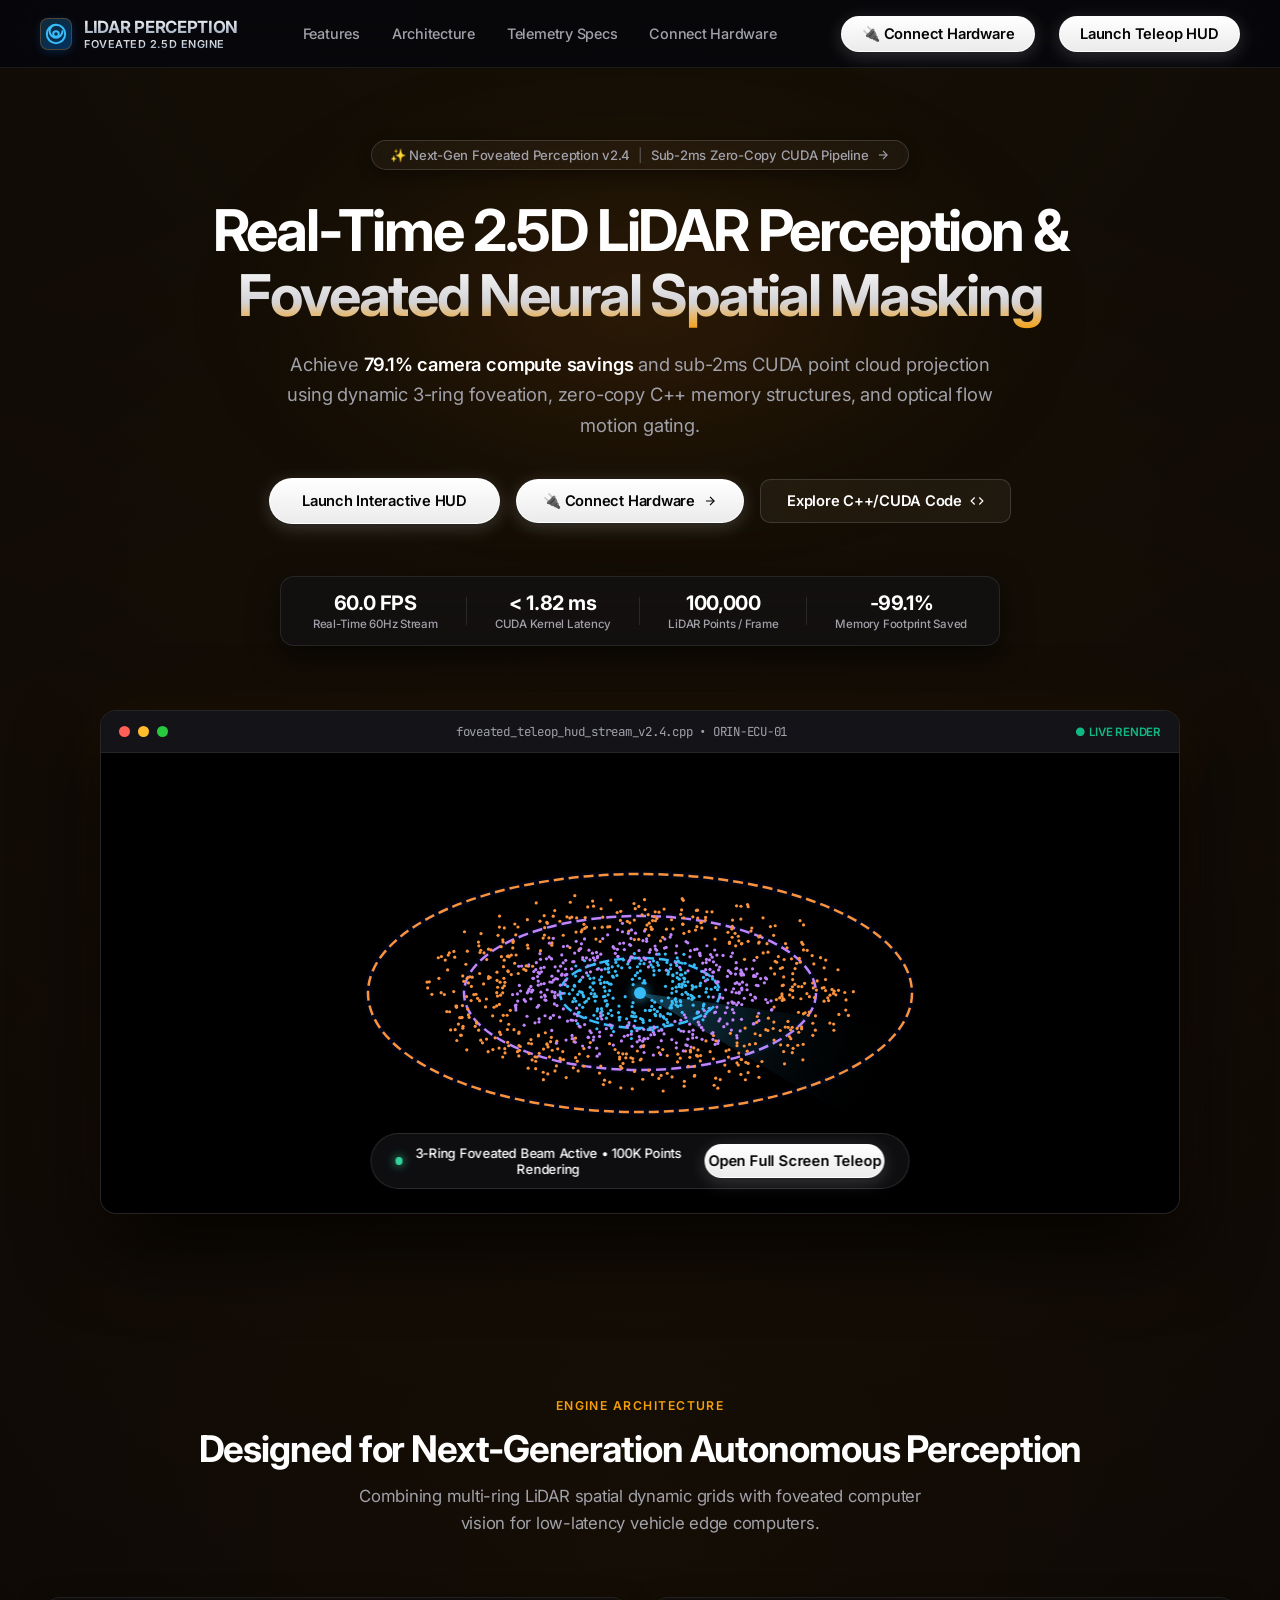
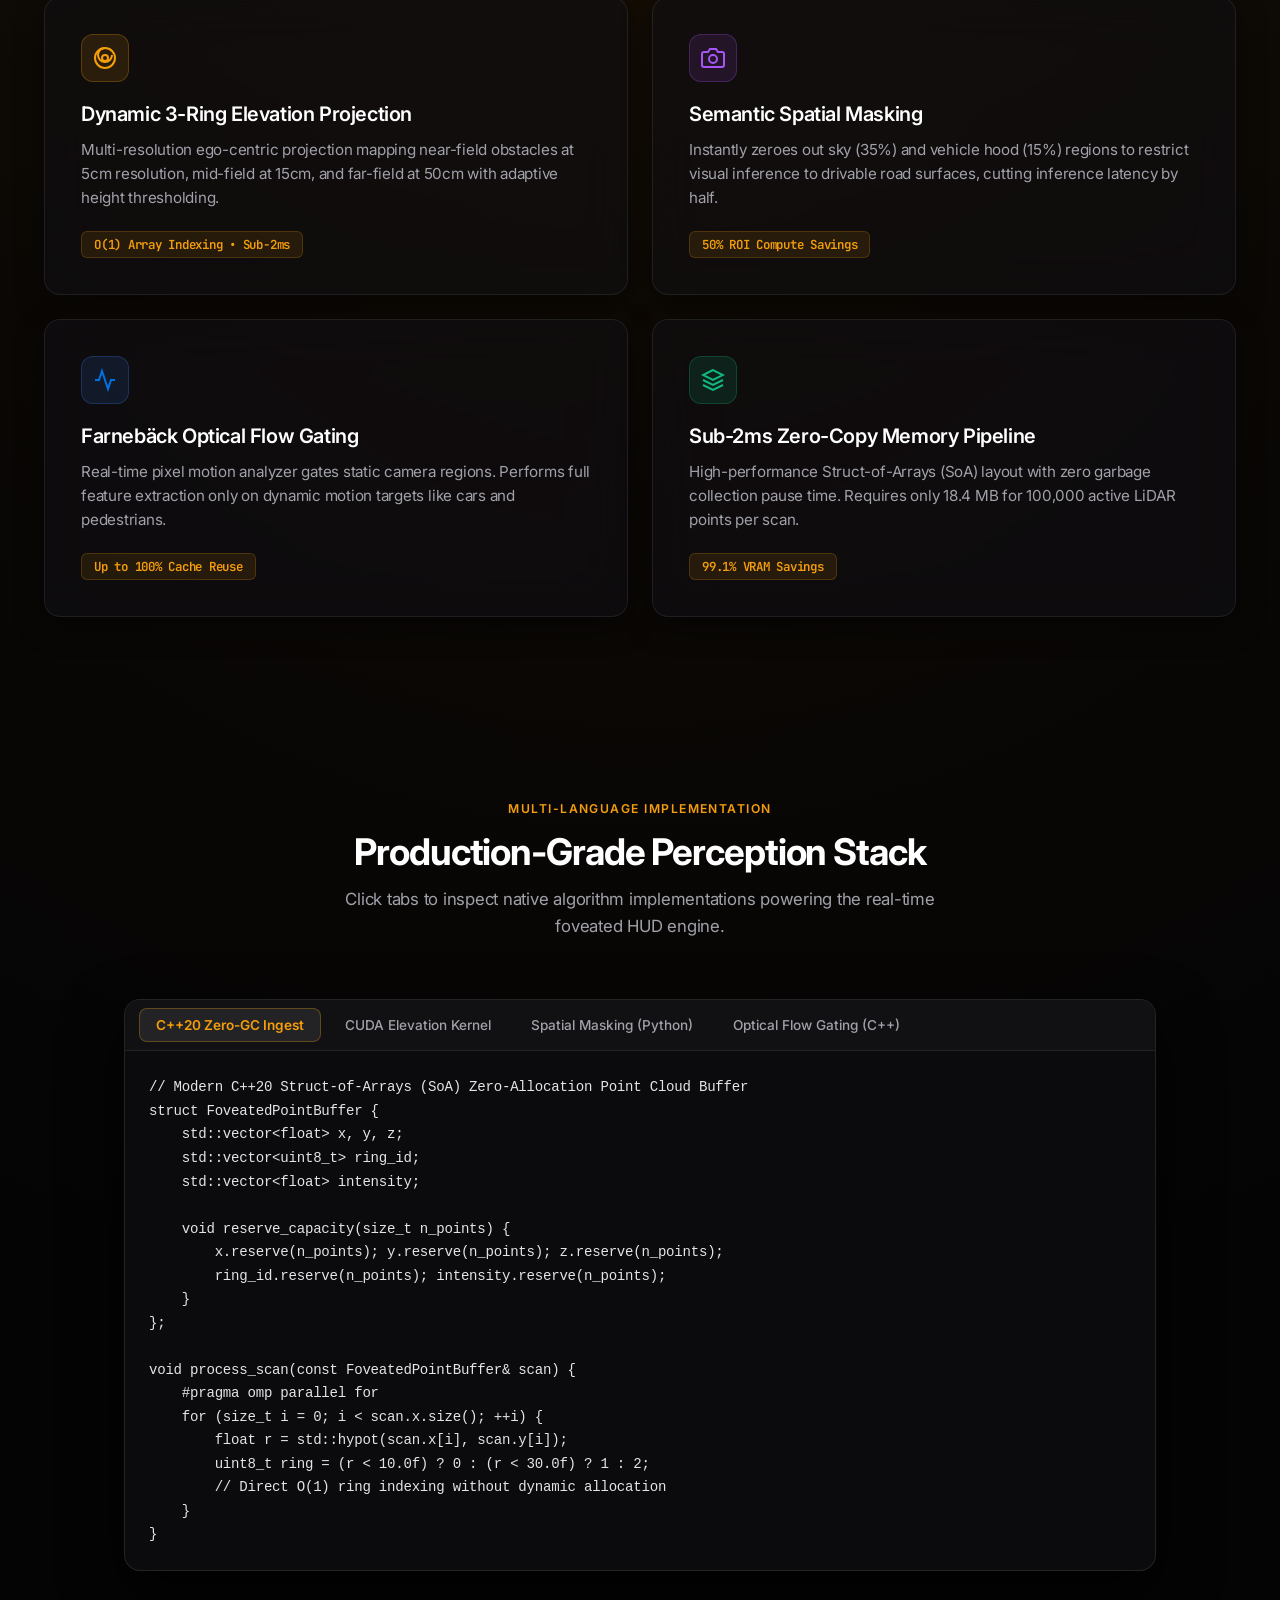
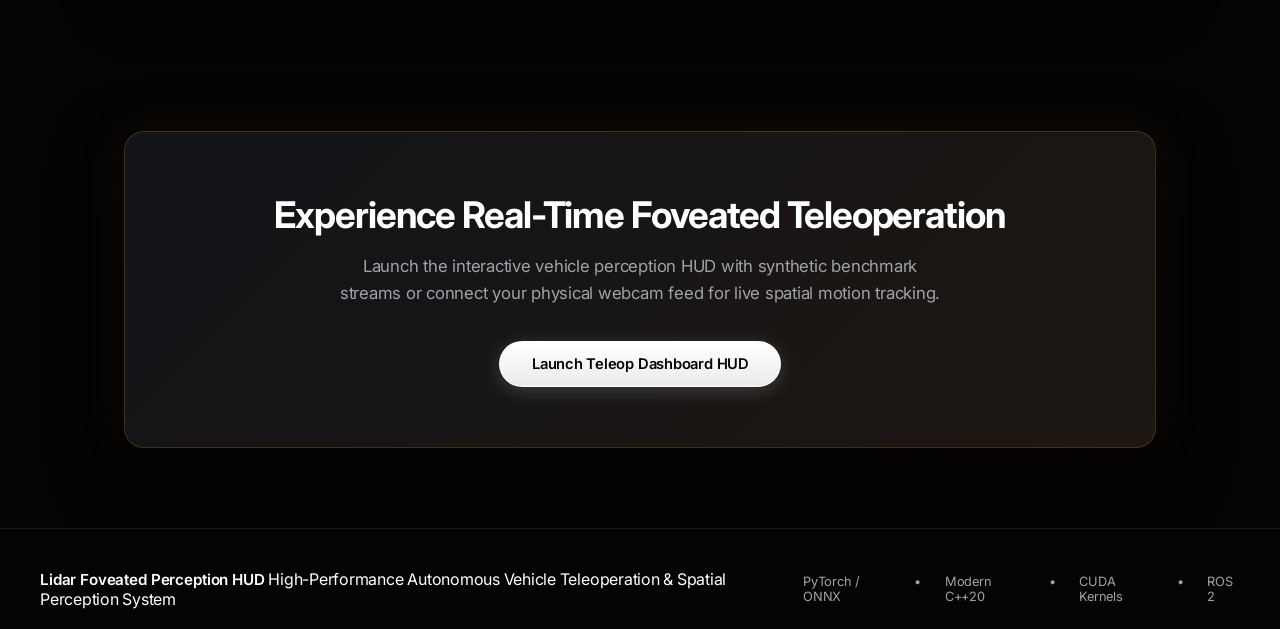
==== commit 611943f6: "feat(hardware): enable scrolling in hardware view, add Uno Q diagnostics, and update readme Fixes ve" ====
--- a/web/ui/index.html
+++ b/web/ui/index.html
@@ -296,8 +296,10 @@
                     radial-gradient(circle at 50% 0%, rgba(245, 158, 11, 0.06) 0%, transparent 55%),
                     radial-gradient(circle at 50% 40%, rgba(217, 119, 6, 0.03) 0%, transparent 65%);
                 min-height: 100vh;
-                padding-top: 80px;
-                padding-bottom: 60px;
+                height: auto;
+                overflow-y: visible;
+                padding-top: 88px;
+                padding-bottom: 90px;
                 color: var(--text-primary, #ffffff);
                 font-family: var(--font-sans, -apple-system, BlinkMacSystemFont, "SF Pro Display", "Inter", sans-serif);
             }
--- a/web/ui/styles.css
+++ b/web/ui/styles.css
@@ -718,11 +718,13 @@
    21st.dev SaaS Landing Page Template Styling
    ========================================================================== */
 
-body.landing-active {
-    overflow-y: auto;
-    overflow-x: hidden;
-    height: auto;
-    min-height: 100vh;
+body.landing-active,
+body.hardware-active,
+body:has(#hardware-view.active) {
+    overflow-y: auto !important;
+    overflow-x: hidden !important;
+    height: auto !important;
+    min-height: 100vh !important;
 }
 
 .saas-navbar {
@@ -797,6 +799,14 @@
 
 .page-view.active {
     display: block;
+}
+
+#hardware-view.active {
+    display: block !important;
+    min-height: 100vh;
+    height: auto;
+    overflow-y: visible;
+    width: 100%;
 }
 
 #dashboard-view {
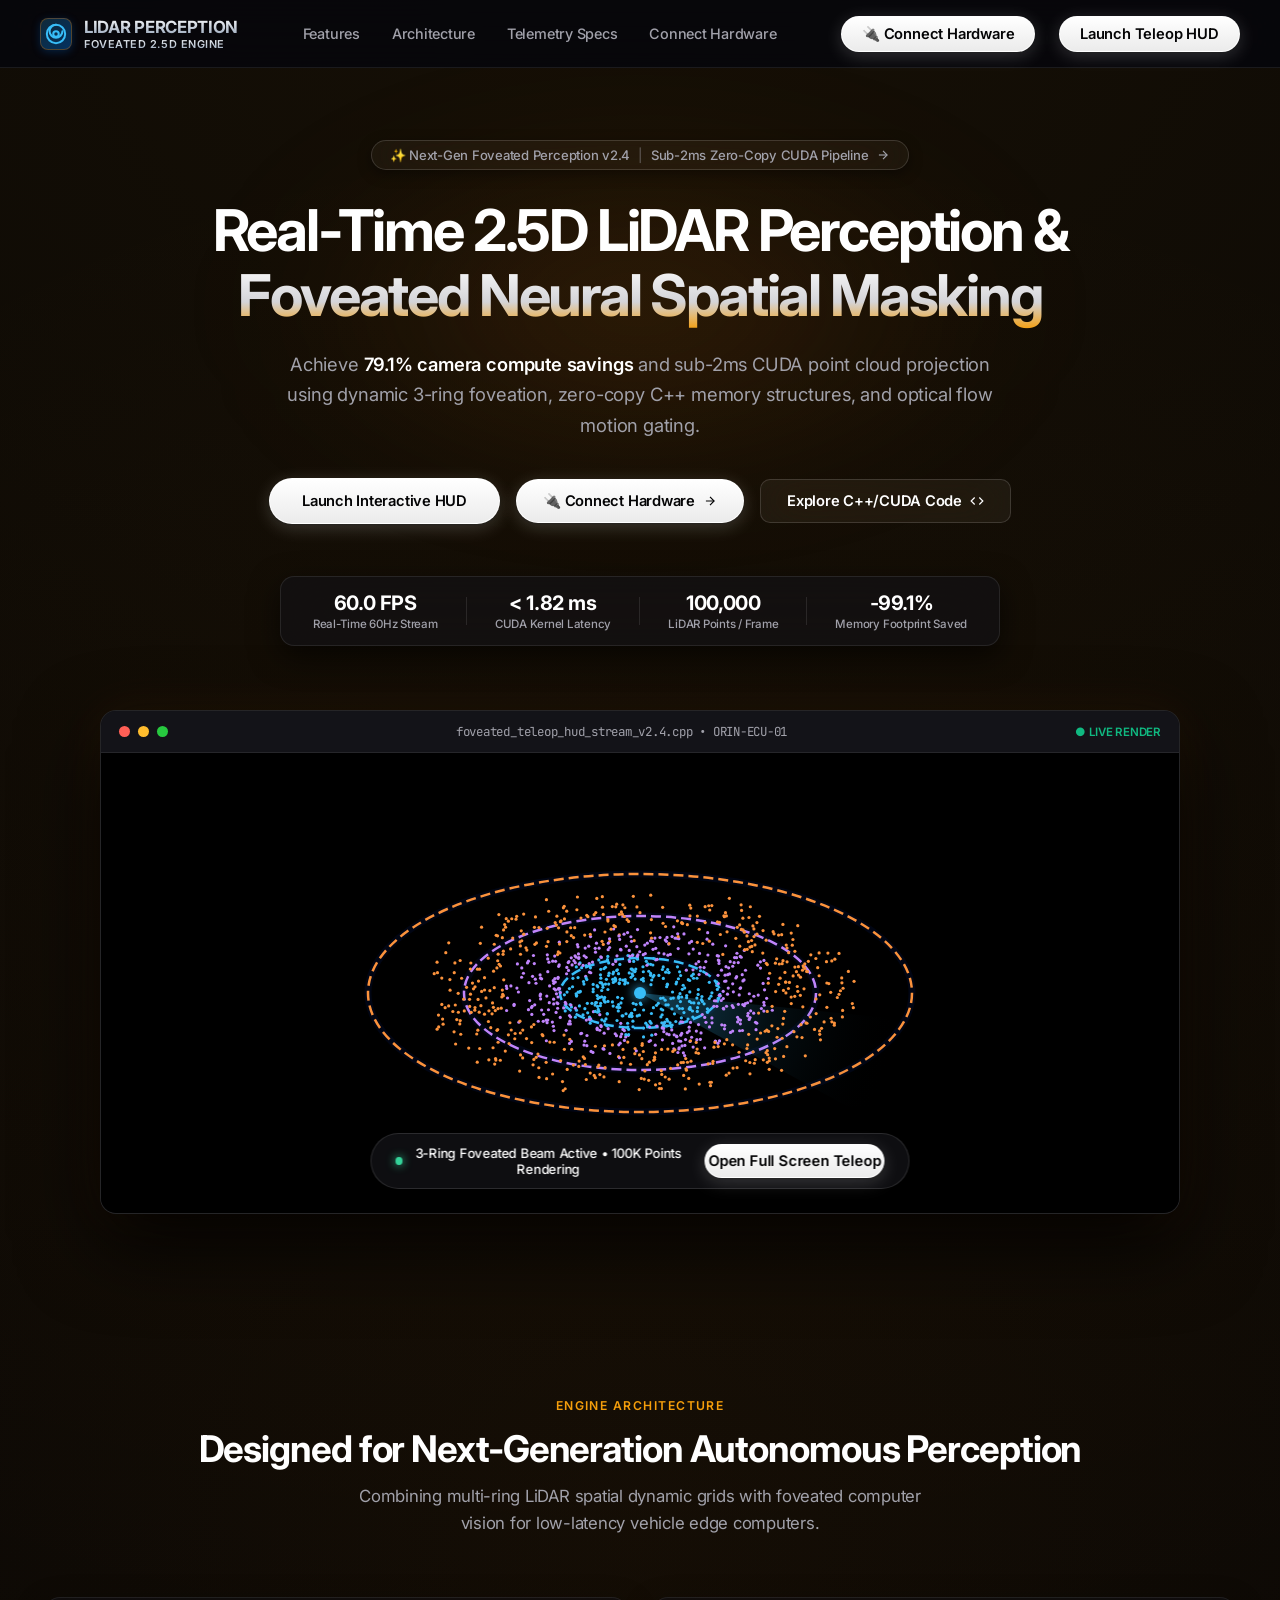
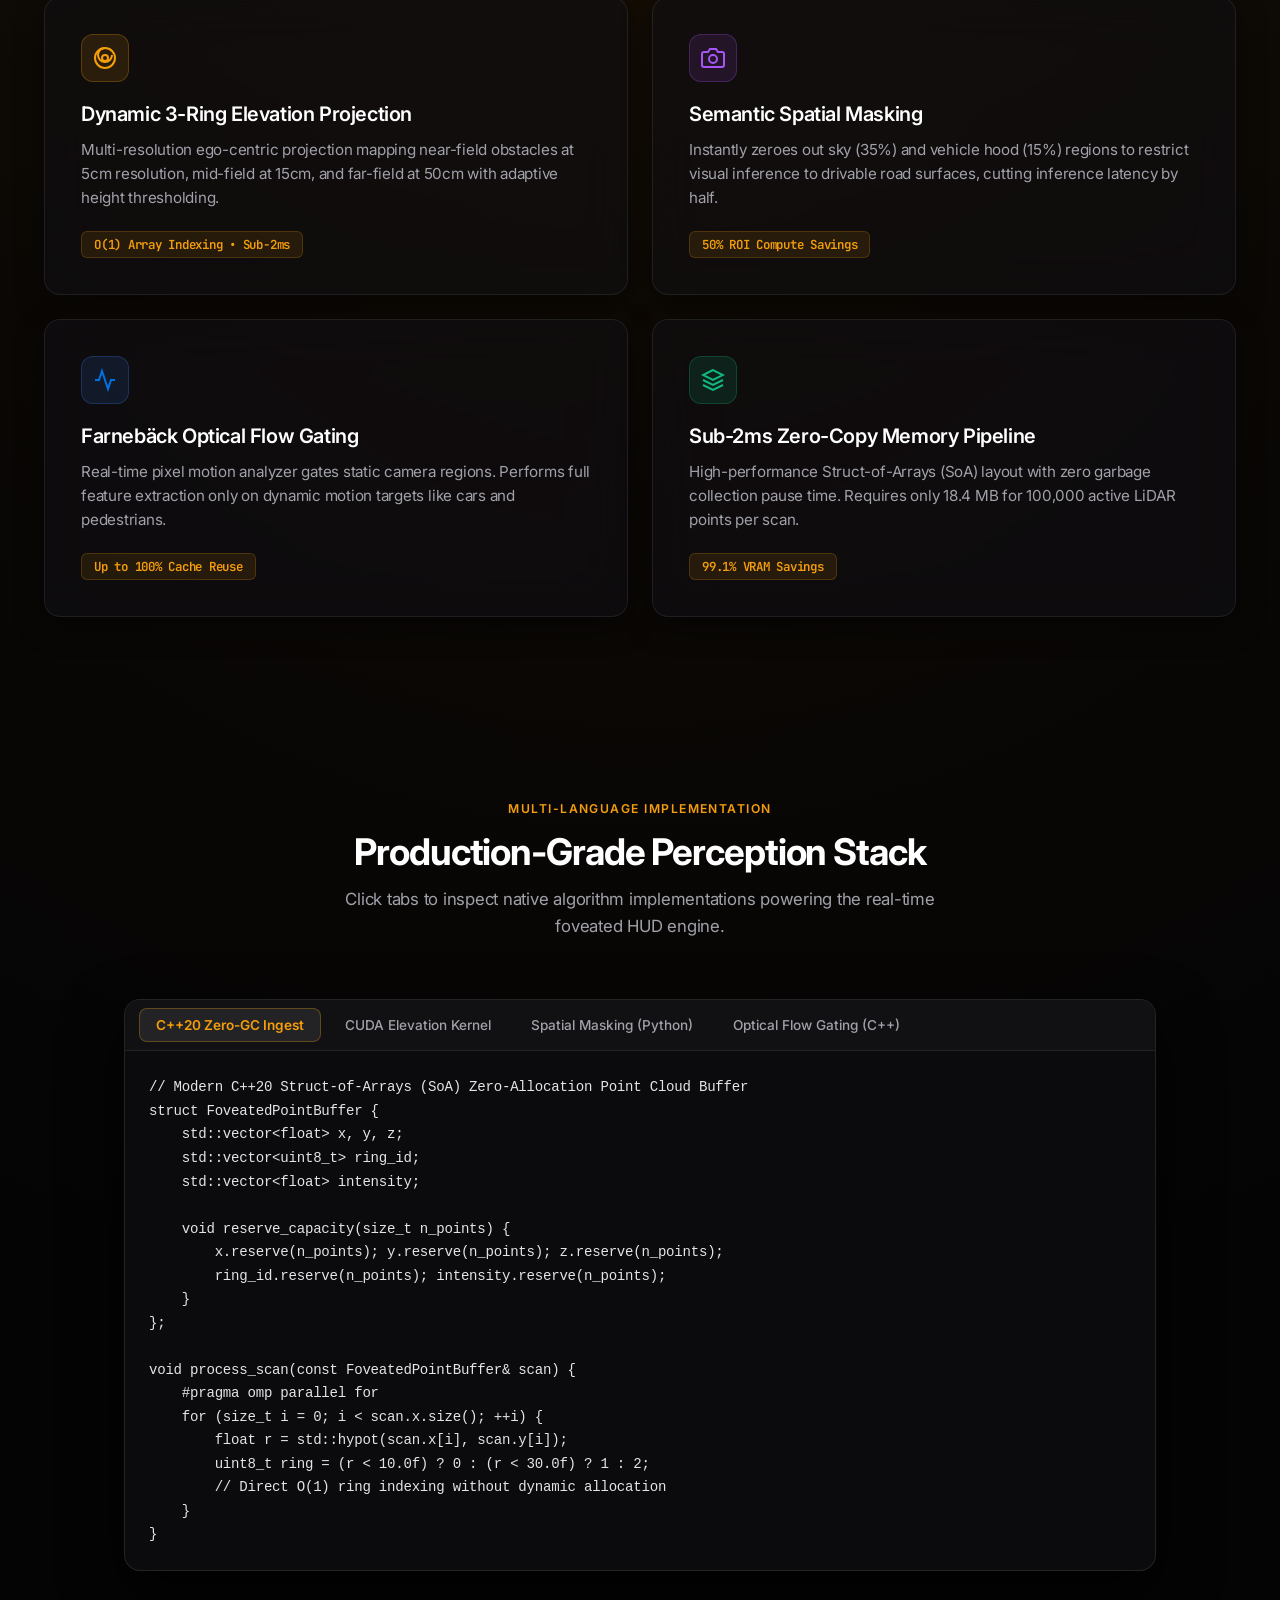
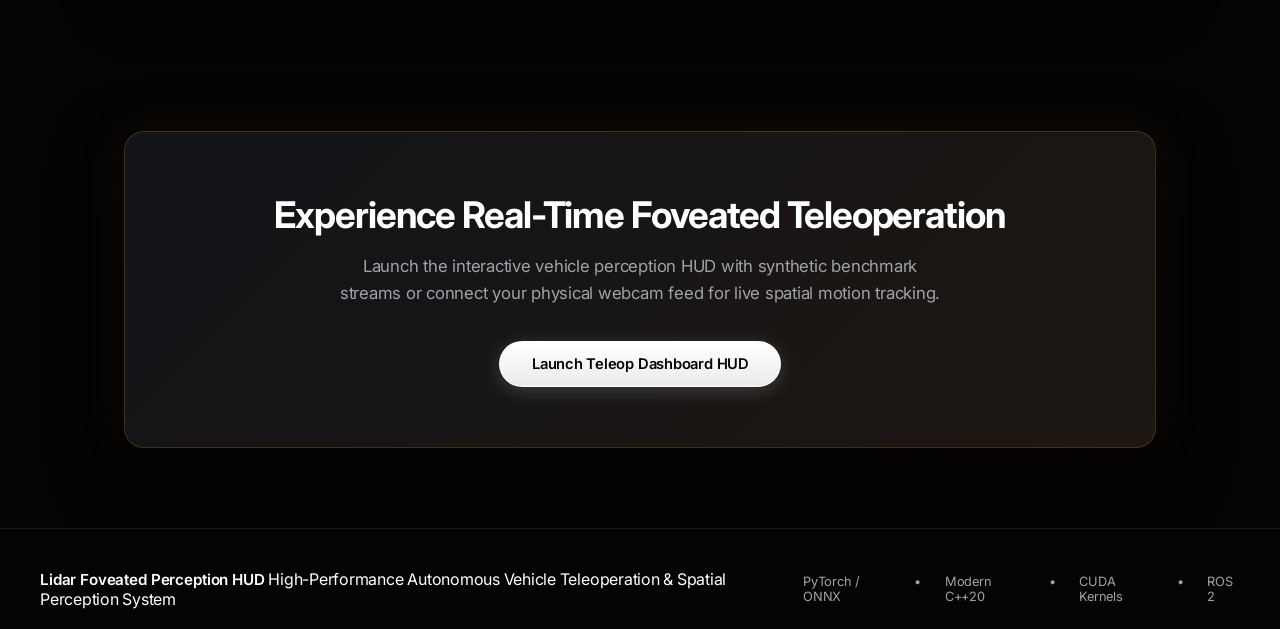
==== commit 5b14646b: "fix(hardware): revive dead hardware buttons and add real board controls The hardware-connect drive b" ====
--- a/web/ui/index.html
+++ b/web/ui/index.html
@@ -1136,9 +1136,6 @@
                         <button class="hw-btn-primary" onclick="hwAutoConnectDevice(hwSelectedDevice || 'arduino-uno-q')">
                             ⚡ Auto-Connect Selected Board
                         </button>
-                        <button class="hw-btn-secondary" onclick="hwLaunchMockSimulation(); hwGoToStep(3);">
-                            🧪 Test Simulation Mode
-                        </button>
                     </div>
                 </div>
             </div>
@@ -1185,8 +1182,10 @@
                             <label style="font-size: 0.72rem; color: var(--text-muted); display: block; margin-bottom: 6px; font-weight: 600; text-transform: uppercase; letter-spacing: 0.05em;">Serial Port / Auto-Detect</label>
                             <input type="text" class="hw-input" id="hw-serial-port" value="Auto-Detect" placeholder="COM3 or /dev/ttyUSB0" style="min-width:160px;">
                         </div>
-                        <div style="margin-top: 20px;">
+                        <div style="margin-top: 20px; display: flex; gap: 8px; flex-wrap: wrap;">
                             <button class="hw-btn-primary" id="hw-btn-connect" onclick="hwAttemptConnect()">🔌 Connect to Rover</button>
+                            <button class="hw-btn-secondary" id="hw-btn-disconnect" onclick="hwDisconnect()" style="display: none; background: #dc2626; border-color: #ef4444; color: #ffffff; font-weight: 600;">🛑 Disconnect</button>
+                            <button class="hw-btn-secondary" id="hw-btn-ping-led" onclick="hwPingLedSignal()" style="background: rgba(236, 72, 153, 0.15); border: 1px solid rgba(236, 72, 153, 0.45); color: #f472b6; font-weight: 600; cursor: pointer; transition: all 0.2s; display: flex; align-items: center; gap: 6px;" title="Check hardware status & display Heart/OK on Arduino LED">💓 Check Board &amp; Flash LED</button>
                         </div>
                     </div>
 
@@ -1219,7 +1218,7 @@
                         <div class="hw-metric-card">
                             <div class="hw-metric-label">Roundtrip Latency</div>
                             <div class="hw-metric-value" id="hw-m-latency" style="color: var(--accent-green, #34d399);">—</div>
-                            <div class="hw-metric-sub">Serial / HTTP Ping</div>
+                            <div class="hw-metric-sub" id="hw-m-latency-sub">Serial Bus (&lt; 2.5ms SLA)</div>
                         </div>
                         <div class="hw-metric-card">
                             <div class="hw-metric-label">Board Temperature</div>
@@ -1464,6 +1463,7 @@
                     <label for="select-cam-source" class="metric-label">Camera Sensor Input</label>
                     <select id="select-cam-source" class="custom-select" onchange="switchCameraSource(this.value)">
                         <option value="simulator" selected>🎮 3D Virtual City Simulator</option>
+                        <option value="rover">🛰️ Live Rover Camera Stream</option>
                         <option value="synthetic">🤖 2D Synthetic Benchmark</option>
                         <option value="webcam">📹 Live Physical Webcam Feed</option>
                     </select>
@@ -1728,7 +1728,7 @@
 
     <script src="three.min.js"></script>
     <script src="three_simulator.js?v=22"></script>
-    <script src="teleop_dashboard.js?v=22"></script>
-    <script src="hardware_connect.js?v=1"></script>
+    <script src="teleop_dashboard.js?v=23"></script>
+    <script src="hardware_connect.js?v=2"></script>
 </body>
 </html>
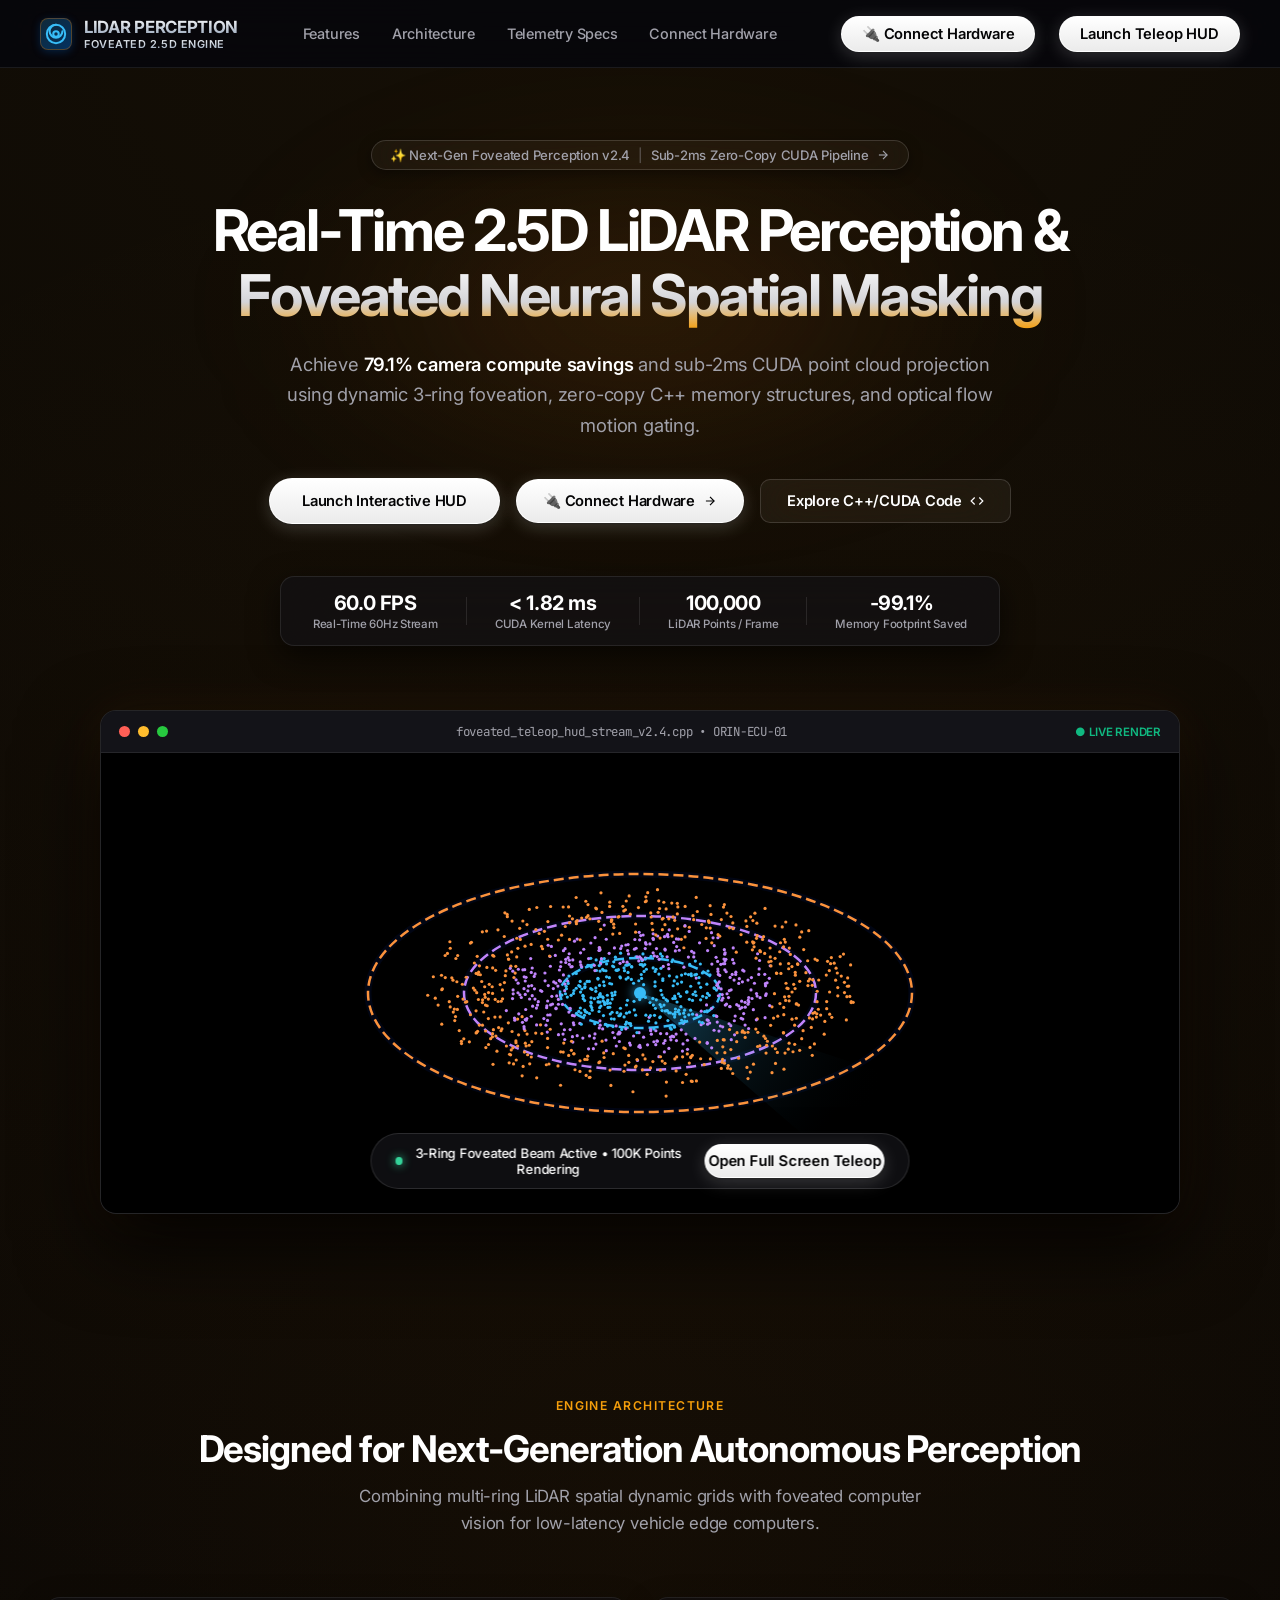
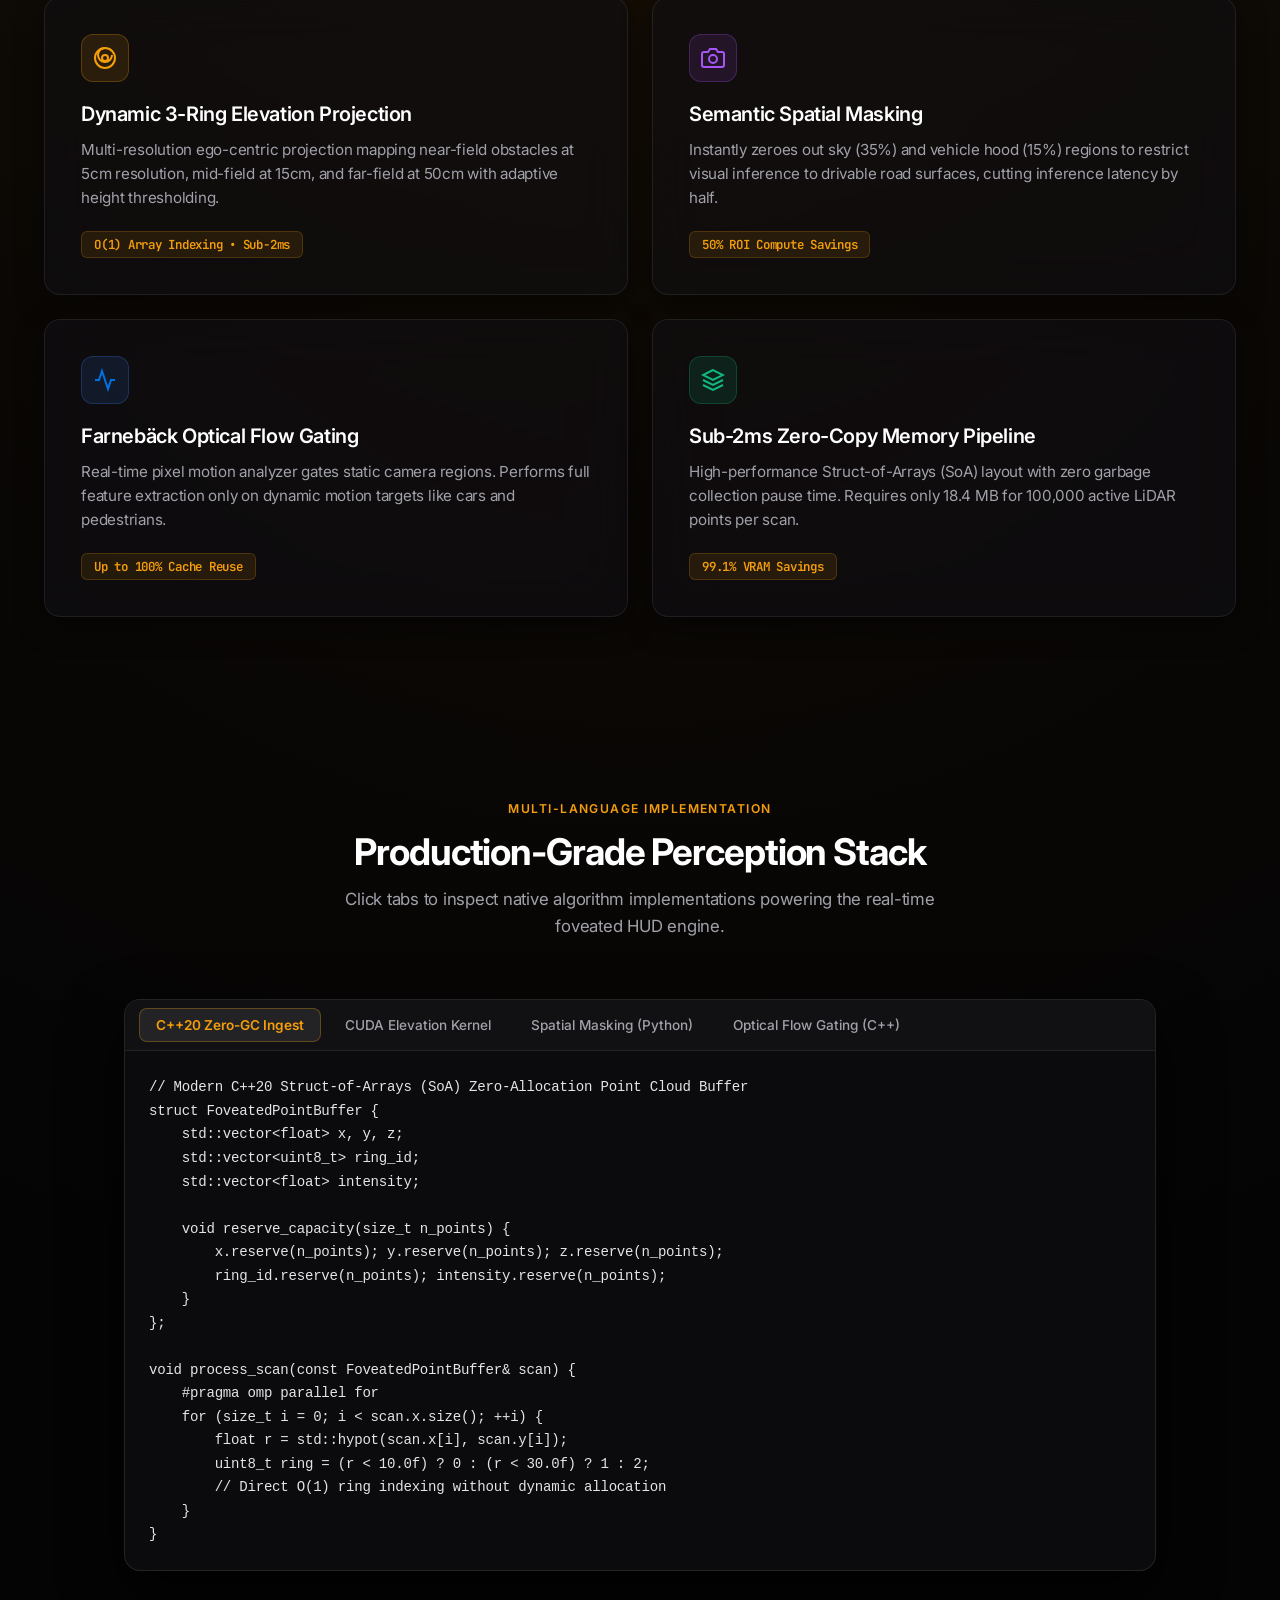
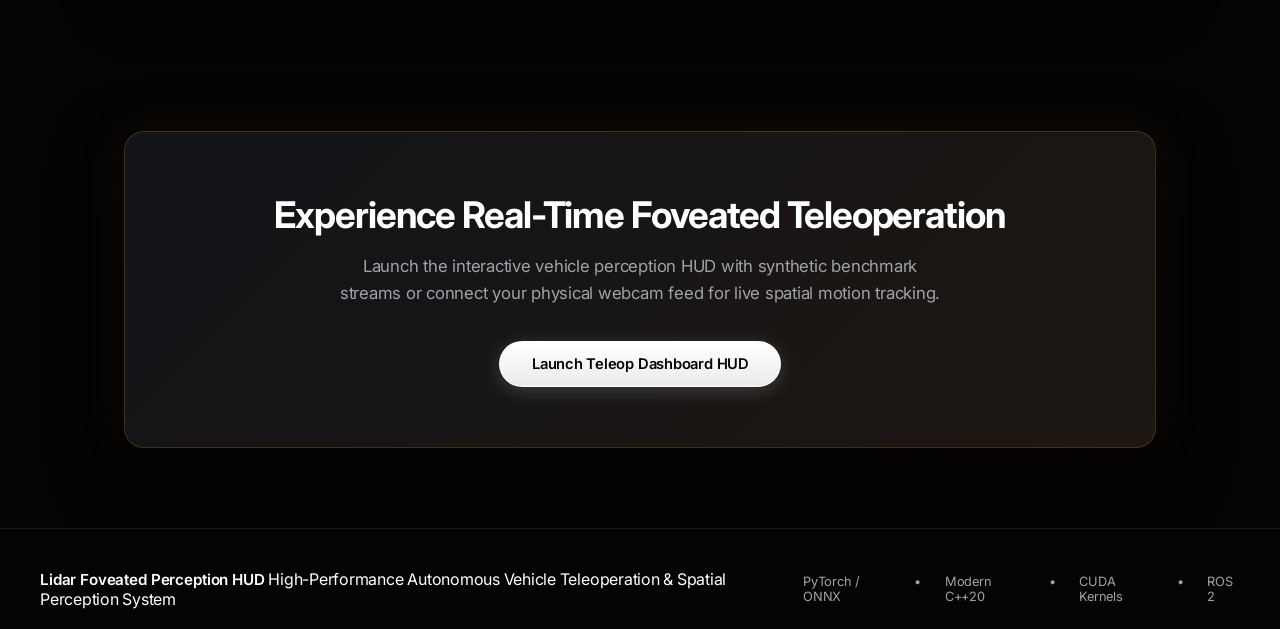
==== commit cd82d93b: "feat: integrate Wave Rover teleop, Arduino Uno Q LED matrix & physical verification handshake - Impl" ====
--- a/web/ui/index.html
+++ b/web/ui/index.html
@@ -1179,19 +1179,48 @@
                             <input type="text" class="hw-input" id="hw-bridge-host" value="http://localhost:8081" placeholder="http://localhost:8081">
                         </div>
                         <div>
+                            <label style="font-size: 0.72rem; color: var(--text-muted); display: block; margin-bottom: 6px; font-weight: 600; text-transform: uppercase; letter-spacing: 0.05em;">Rover Wi-Fi / ESP32 IP</label>
+                            <input type="text" class="hw-input" id="hw-rover-ip" value="192.168.4.1" placeholder="192.168.4.1" style="min-width:140px;">
+                        </div>
+                        <div>
                             <label style="font-size: 0.72rem; color: var(--text-muted); display: block; margin-bottom: 6px; font-weight: 600; text-transform: uppercase; letter-spacing: 0.05em;">Serial Port / Auto-Detect</label>
-                            <input type="text" class="hw-input" id="hw-serial-port" value="Auto-Detect" placeholder="COM3 or /dev/ttyUSB0" style="min-width:160px;">
+                            <input type="text" class="hw-input" id="hw-serial-port" value="Auto-Detect" placeholder="COM3 or /dev/ttyUSB0" style="min-width:140px;">
                         </div>
                         <div style="margin-top: 20px; display: flex; gap: 8px; flex-wrap: wrap;">
-                            <button class="hw-btn-primary" id="hw-btn-connect" onclick="hwAttemptConnect()">🔌 Connect to Rover</button>
+                            <button class="hw-btn-primary" id="hw-btn-connect" onclick="hwAttemptConnect()">🔌 Connect Rover &amp; Verify Wheels</button>
                             <button class="hw-btn-secondary" id="hw-btn-disconnect" onclick="hwDisconnect()" style="display: none; background: #dc2626; border-color: #ef4444; color: #ffffff; font-weight: 600;">🛑 Disconnect</button>
-                            <button class="hw-btn-secondary" id="hw-btn-ping-led" onclick="hwPingLedSignal()" style="background: rgba(236, 72, 153, 0.15); border: 1px solid rgba(236, 72, 153, 0.45); color: #f472b6; font-weight: 600; cursor: pointer; transition: all 0.2s; display: flex; align-items: center; gap: 6px;" title="Check hardware status & display Heart/OK on Arduino LED">💓 Check Board &amp; Flash LED</button>
+                            <button class="hw-btn-secondary" id="hw-btn-ping-led" onclick="hwPingLedSignal()" style="background: rgba(16, 185, 129, 0.15); border: 1px solid rgba(16, 185, 129, 0.45); color: #34d399; font-weight: 600; cursor: pointer; transition: all 0.2s; display: flex; align-items: center; gap: 6px;" title="Check board status and display OK on the Arduino 8x13 LED matrix">✨ Check Board &amp; Show OK</button>
                         </div>
                     </div>
 
                     <div id="hw-connection-status" style="font-size: 0.82rem; color: var(--text-secondary); display: flex; align-items: center; gap: 8px; margin-top: 8px;">
                         <span class="hw-status-dot disconnected" id="hw-status-dot"></span>
                         <span id="hw-status-text">Not connected — Enter bridge endpoint and click Connect</span>
+                    </div>
+
+                    <!-- LED Matrix Pattern Control Strip -->
+                    <div class="hw-led-mode-container" style="margin-top: 14px; padding: 14px; background: rgba(255,255,255,0.03); border: 1px solid rgba(255,255,255,0.08); border-radius: 10px;">
+                        <div style="display:flex; justify-content:space-between; align-items:center; margin-bottom:8px; flex-wrap:wrap; gap:6px;">
+                            <span style="font-size:0.82rem; font-weight:600; color:var(--text-primary); display:flex; align-items:center; gap:6px;">
+                                ✨ Arduino Uno Q 8x13 LED Matrix Patterns
+                            </span>
+                            <span id="hw-led-active-badge" style="font-size:0.72rem; padding:2px 8px; border-radius:12px; background:rgba(16,185,129,0.15); color:#34d399; font-family:var(--font-mono); font-weight:700;">
+                                ACTIVE: OK
+                            </span>
+                        </div>
+                        <div style="font-size:0.73rem; color:var(--text-secondary); margin-bottom:10px;">
+                            Select an idle pattern for the board. When driving the rover with WASD or arrows, the 8x13 LED matrix dynamically projects directional arrows (⬆️ ⬇️ ⬅️ ➡️) and returns to your selected pattern when stopped.
+                        </div>
+                        <div class="hw-led-btn-group" style="display:flex; flex-wrap:wrap; gap:8px;">
+                            <button class="hw-led-mode-btn active" data-mode="ok" onclick="hwSetLedMode('ok', this)">🟢 OK</button>
+                            <button class="hw-led-mode-btn" data-mode="wave" onclick="hwSetLedMode('wave', this)">🌊 Waves</button>
+                            <button class="hw-led-mode-btn" data-mode="snake" onclick="hwSetLedMode('snake', this)">🐍 Snake</button>
+                            <button class="hw-led-mode-btn" data-mode="fast" onclick="hwSetLedMode('fast', this)">⚡ Fast Lights</button>
+                            <button class="hw-led-mode-btn" data-mode="random" onclick="hwSetLedMode('random', this)">🎲 Matrix Rain</button>
+                            <button class="hw-led-mode-btn" data-mode="flicker" onclick="hwSetLedMode('flicker', this)">✨ Flicker</button>
+                            <button class="hw-led-mode-btn" data-mode="heart" onclick="hwSetLedMode('heart', this)">❤️ Heart</button>
+                            <button class="hw-led-mode-btn" data-mode="off" onclick="hwSetLedMode('off', this)" style="background: rgba(239, 68, 68, 0.15); border-color: rgba(239, 68, 68, 0.45); color: #f87171;">⚫ Turn OFF</button>
+                        </div>
                     </div>
                 </div>
 
@@ -1243,12 +1272,20 @@
                     <!-- Camera Feed Tab -->
                     <div id="hw-tab-camera" class="hw-live-tab-content">
                         <div class="hw-live-panel">
-                            <div class="hw-live-panel-header">
+                            <div class="hw-live-panel-header" style="display:flex; justify-content:space-between; align-items:center; flex-wrap:wrap; gap:8px;">
                                 <span class="hw-live-panel-title">📹 Real-Time Video Feed — Live from Rover Camera</span>
-                                <span style="font-size:0.72rem; color: var(--accent-green); font-family: var(--font-mono);">● STREAMING</span>
-                            </div>
-                            <div class="hw-live-panel-body">
-                                <img id="hw-camera-feed" src="" alt="Waiting for camera feed..." style="background:#000000;">
+                                <div style="display:flex; gap:8px; align-items:center;">
+                                    <button id="hw-btn-mirror" class="hw-ctrl-btn" onclick="hwToggleMirror()" title="Toggle Camera Mirror View">🪞 Mirror: OFF</button>
+                                    <button id="hw-btn-fullscreen" class="hw-ctrl-btn" onclick="hwToggleFullscreen('hw-camera-panel-container')" title="Expand to Fullscreen">⛶ Fullscreen</button>
+                                    <span style="font-size:0.72rem; color: var(--accent-green); font-family: var(--font-mono);">● STREAMING</span>
+                                </div>
+                            </div>
+                            <div id="hw-camera-panel-container" class="hw-live-panel-body hw-fullscreen-container" style="position:relative;">
+                                <img id="hw-camera-feed" src="" alt="Waiting for camera feed..." style="background:#000000; width:100%; height:auto; display:block; transition:transform 0.2s cubic-bezier(0.16,1,0.3,1);">
+                                <div class="hw-fullscreen-overlay">
+                                    <button onclick="hwToggleMirror()" class="hw-ctrl-btn" style="background:rgba(0,0,0,0.7); backdrop-filter:blur(6px);">🪞 Mirror</button>
+                                    <button onclick="hwToggleFullscreen('hw-camera-panel-container')" class="hw-ctrl-btn" style="background:rgba(239,68,68,0.35); border-color:#ef4444; color:#ffffff;">✕ Exit Fullscreen</button>
+                                </div>
                             </div>
                         </div>
                     </div>
@@ -1270,12 +1307,19 @@
                     <div id="hw-tab-split" class="hw-live-tab-content hw-section-hidden">
                         <div class="hw-live-dash">
                             <div class="hw-live-panel">
-                                <div class="hw-live-panel-header">
+                                <div class="hw-live-panel-header" style="display:flex; justify-content:space-between; align-items:center;">
                                     <span class="hw-live-panel-title">📹 Camera Feed</span>
-                                    <span style="font-size:0.72rem; color: var(--accent-green); font-family: var(--font-mono);">● LIVE</span>
+                                    <div style="display:flex; gap:6px; align-items:center;">
+                                        <button class="hw-ctrl-btn" onclick="hwToggleMirror()" title="Toggle Mirror">🪞 Mirror</button>
+                                        <button class="hw-ctrl-btn" onclick="hwToggleFullscreen('hw-camera-split-container')" title="Fullscreen">⛶ Fullscreen</button>
+                                    </div>
                                 </div>
-                                <div class="hw-live-panel-body">
-                                    <img id="hw-camera-feed-split" src="" alt="Camera" style="background:#000000;">
+                                <div id="hw-camera-split-container" class="hw-live-panel-body hw-fullscreen-container" style="position:relative;">
+                                    <img id="hw-camera-feed-split" src="" alt="Camera" style="background:#000000; width:100%; height:auto; display:block; transition:transform 0.2s cubic-bezier(0.16,1,0.3,1);">
+                                    <div class="hw-fullscreen-overlay">
+                                        <button onclick="hwToggleMirror()" class="hw-ctrl-btn" style="background:rgba(0,0,0,0.7); backdrop-filter:blur(6px);">🪞 Mirror</button>
+                                        <button onclick="hwToggleFullscreen('hw-camera-split-container')" class="hw-ctrl-btn" style="background:rgba(239,68,68,0.35); border-color:#ef4444; color:#ffffff;">✕ Exit Fullscreen</button>
+                                    </div>
                                 </div>
                             </div>
                             <div class="hw-live-panel">
@@ -1340,18 +1384,79 @@
                                 <span id="hw-t-autopilot-badge" style="font-size:0.72rem; padding:3px 10px; border-radius:6px; background:rgba(148,163,184,0.15); color:#94a3b8; font-weight:700; font-family:var(--font-mono);">STANDBY</span>
                             </div>
                             <div id="hw-t-thought" style="font-size:0.8rem; color:var(--text-secondary); font-family:var(--font-mono); background:rgba(0,0,0,0.4); padding:10px 14px; border-radius:8px; min-height:36px; border:1px solid rgba(255,255,255,0.06);">Waiting for Qwen3-VL neural perception telemetry...</div>
+                            <!-- Autonomous Controls: ped/car avoidance + team follow -->
+                            <div style="display:flex; gap:10px; flex-wrap:wrap; align-items:center; margin-top:12px;">
+                                <button id="hw-btn-autopilot-toggle" onclick="hwToggleAutopilot()" style="padding:8px 16px; border-radius:8px; font-size:0.82rem; font-weight:700; border:1.5px solid rgba(56,189,248,0.5); background:rgba(56,189,248,0.08); color:#38bdf8; cursor:pointer; transition:all 0.2s;">🤖 Enable Auto-Pilot</button>
+                                <div style="display:flex; align-items:center; gap:6px; background:rgba(0,0,0,0.35); padding:4px; border-radius:8px; border:1px solid rgba(255,255,255,0.08);">
+                                    <button id="hw-autopilot-mode-avoid" class="hw-autopilot-mode-btn active" onclick="hwSetAutopilotMode('avoid')" style="padding:6px 12px; border-radius:6px; font-size:0.78rem; font-weight:600; border:none; cursor:pointer; background:rgba(245,158,11,0.2); color:#f59e0b;">🛡️ Auto-Avoid: Ped/Car</button>
+                                    <button id="hw-autopilot-mode-follow" class="hw-autopilot-mode-btn" onclick="hwSetAutopilotMode('follow')" style="padding:6px 12px; border-radius:6px; font-size:0.78rem; font-weight:600; border:none; cursor:pointer; background:transparent; color:#94a3b8;">👥 Follow Person (Team)</button>
+                                </div>
+                                <span style="font-size:0.72rem; color:#94a3b8; font-family:var(--font-mono);">Avoid bumping • Follow keeps 1.2–1.5 m gap</span>
+                            </div>
+                            <div id="hw-autopilot-hint" style="font-size:0.72rem; color:#64748b; margin-top:8px; font-family:var(--font-mono);">Tip: In Follow mode, walk in front of the camera — rover tracks your team and maintains distance automatically.</div>
                         </div>
                     </div>
 
                     <!-- Teleop Controls -->
-                    <div class="hw-connect-panel" style="margin-top: 12px; text-align: center;">
-                        <div style="font-size: 0.72rem; font-weight: 700; color: var(--text-muted); margin-bottom: 12px; text-transform: uppercase; letter-spacing: 0.08em;">Direct Teleoperation Drive Controls (WASD / Keyboard Arrows)</div>
-                        <div style="display: flex; justify-content: center; gap: 8px; flex-wrap: wrap;">
+                    <div class="hw-connect-panel" id="hw-teleop-panel" style="margin-top: 12px; text-align: center; position: relative;">
+                        <div style="font-size: 0.72rem; font-weight: 700; color: var(--text-muted); margin-bottom: 12px; text-transform: uppercase; letter-spacing: 0.08em; display: flex; justify-content: center; align-items: center; gap: 8px;">
+                            <span>Direct Teleoperation Drive Controls (WASD / Keyboard Arrows)</span>
+                            <span id="hw-teleop-lock-badge" style="font-size: 0.68rem; padding: 2px 8px; border-radius: 4px; background: rgba(239,68,68,0.2); color: #f87171; font-family: var(--font-mono); font-weight: 700;">🔒 LOCKED: CONNECT ROVER</span>
+                        </div>
+                        <div id="hw-teleop-button-group" style="display: flex; justify-content: center; gap: 8px; flex-wrap: wrap; opacity: 0.45; pointer-events: none; transition: all 0.3s ease;">
                             <button class="hw-teleop-btn" style="min-width: 60px;" onmousedown="hwTeleop('forward')" onmouseup="hwTeleop('stop')" ontouchstart="hwTeleop('forward')" ontouchend="hwTeleop('stop')">▲ W</button>
                             <button class="hw-teleop-btn" style="min-width: 60px;" onmousedown="hwTeleop('left')" onmouseup="hwTeleop('stop')" ontouchstart="hwTeleop('left')" ontouchend="hwTeleop('stop')">◀ A</button>
                             <button class="hw-teleop-btn" style="min-width: 60px;" onmousedown="hwTeleop('backward')" onmouseup="hwTeleop('stop')" ontouchstart="hwTeleop('backward')" ontouchend="hwTeleop('stop')">▼ S</button>
                             <button class="hw-teleop-btn" style="min-width: 60px;" onmousedown="hwTeleop('right')" onmouseup="hwTeleop('stop')" ontouchstart="hwTeleop('right')" ontouchend="hwTeleop('stop')">▶ D</button>
                             <button class="hw-teleop-btn hw-teleop-stop" style="min-width: 90px;" onclick="hwTeleop('stop')">■ STOP</button>
+                        </div>
+                    </div>
+
+                    <!-- 3D Spatial Simulation & Hardware Compute Benchmark Engine -->
+                    <div class="hw-connect-panel" style="margin-top: 14px; background: linear-gradient(135deg, rgba(15,23,42,0.85) 0%, rgba(30,41,59,0.7) 100%); border: 1px solid rgba(56,189,248,0.25); border-radius: 12px; padding: 16px;">
+                        <div style="display:flex; justify-content:space-between; align-items:center; flex-wrap:wrap; gap:10px; margin-bottom:12px;">
+                            <div>
+                                <div style="font-size:0.92rem; font-weight:700; color:#f8fafc; display:flex; align-items:center; gap:8px;">
+                                    <span>⚡</span> 3D Spatial Simulation &amp; Hardware Benchmark Engine
+                                </div>
+                                <div style="font-size:0.74rem; color:#94a3b8; margin-top:3px;">
+                                    Execute 15,000 spatial raycast &amp; 2.5D concentric ring occupancy grid projections to measure and compare compute benchmarks.
+                                </div>
+                            </div>
+                            <!-- Compute Target Toggle -->
+                            <div class="hw-bench-selector" style="display:flex; gap:6px; background:rgba(0,0,0,0.45); padding:4px; border-radius:8px; border:1px solid rgba(255,255,255,0.08);">
+                                <button id="hw-bench-target-computer" class="hw-bench-tab active" onclick="hwSelectBenchmarkTarget('computer')">💻 Computer CPU</button>
+                                <button id="hw-bench-target-hardware" class="hw-bench-tab" onclick="hwSelectBenchmarkTarget('hardware')">🛰️ Connected Hardware CPU</button>
+                            </div>
+                        </div>
+
+                        <!-- Action Button & Benchmark Results Dashboard -->
+                        <div style="display:flex; gap:14px; align-items:stretch; flex-wrap:wrap;">
+                            <button id="hw-btn-run-benchmark" class="hw-btn-primary" onclick="hwRunBenchmark()" style="min-width:170px; display:flex; align-items:center; justify-content:center; gap:8px; font-weight:700; background:linear-gradient(135deg, #0284c7 0%, #0369a1 100%);">
+                                🚀 Run Benchmark
+                            </button>
+                            <div id="hw-bench-results" style="flex:1; display:grid; grid-template-columns: repeat(auto-fit, minmax(130px, 1fr)); gap:10px; background:rgba(0,0,0,0.35); padding:10px 14px; border-radius:8px; border:1px solid rgba(255,255,255,0.06);">
+                                <div>
+                                    <div style="font-size:0.67rem; color:#94a3b8; text-transform:uppercase; letter-spacing:0.04em;">Target Engine</div>
+                                    <div id="hw-b-target-name" style="font-size:0.85rem; font-weight:700; color:#38bdf8; margin-top:2px;">Host Computer CPU</div>
+                                </div>
+                                <div>
+                                    <div style="font-size:0.67rem; color:#94a3b8; text-transform:uppercase; letter-spacing:0.04em;">Execution Latency</div>
+                                    <div id="hw-b-duration" style="font-size:0.85rem; font-weight:700; color:#34d399; margin-top:2px;">—</div>
+                                </div>
+                                <div>
+                                    <div style="font-size:0.67rem; color:#94a3b8; text-transform:uppercase; letter-spacing:0.04em;">Compute Throughput</div>
+                                    <div id="hw-b-throughput" style="font-size:0.85rem; font-weight:700; color:#f59e0b; margin-top:2px;">—</div>
+                                </div>
+                                <div>
+                                    <div style="font-size:0.67rem; color:#94a3b8; text-transform:uppercase; letter-spacing:0.04em;">SoC Thermal (ΔT)</div>
+                                    <div id="hw-b-thermals" style="font-size:0.85rem; font-weight:700; color:#a78bfa; margin-top:2px;">—</div>
+                                </div>
+                                <div>
+                                    <div style="font-size:0.67rem; color:#94a3b8; text-transform:uppercase; letter-spacing:0.04em;">Efficiency Profile</div>
+                                    <div id="hw-b-rating" style="font-size:0.85rem; font-weight:700; color:#e2e8f0; margin-top:2px;">—</div>
+                                </div>
+                            </div>
                         </div>
                     </div>
 
--- a/web/ui/styles.css
+++ b/web/ui/styles.css
@@ -1506,3 +1506,128 @@
     0%, 100% { box-shadow: 0 0 0 0 rgba(244, 63, 94, 0); }
     50% { box-shadow: 0 0 12px 2px rgba(244, 63, 94, 0.15); }
 }
+
+/* ==========================================================================
+   CAMERA FEED FULLSCREEN & MIRROR STYLES
+   ========================================================================== */
+.hw-ctrl-btn {
+    background: rgba(255, 255, 255, 0.07);
+    border: 1px solid rgba(255, 255, 255, 0.15);
+    color: #cbd5e1;
+    font-size: 0.72rem;
+    font-weight: 600;
+    padding: 3px 10px;
+    border-radius: 6px;
+    cursor: pointer;
+    transition: all 0.2s cubic-bezier(0.16, 1, 0.3, 1);
+    display: inline-flex;
+    align-items: center;
+    gap: 5px;
+}
+
+.hw-ctrl-btn:hover {
+    background: rgba(56, 189, 248, 0.18);
+    border-color: #38bdf8;
+    color: #ffffff;
+    transform: translateY(-1px);
+}
+
+.hw-ctrl-btn.active {
+    background: rgba(16, 185, 129, 0.2);
+    border-color: #10b981;
+    color: #34d399;
+}
+
+.hw-camera-mirrored {
+    transform: scaleX(-1) !important;
+}
+
+.hw-fullscreen-container:fullscreen {
+    width: 100vw !important;
+    height: 100vh !important;
+    background: #000000 !important;
+    display: flex !important;
+    align-items: center !important;
+    justify-content: center !important;
+    padding: 0 !important;
+    margin: 0 !important;
+}
+
+.hw-fullscreen-container:fullscreen img {
+    max-width: 100vw !important;
+    max-height: 100vh !important;
+    width: auto !important;
+    height: 100vh !important;
+    object-fit: contain !important;
+}
+
+.hw-fullscreen-overlay {
+    display: none;
+    position: absolute;
+    top: 20px;
+    right: 20px;
+    z-index: 99999;
+}
+
+.hw-fullscreen-container:fullscreen .hw-fullscreen-overlay {
+    display: flex;
+    gap: 10px;
+    align-items: center;
+}
+
+/* ==========================================================================
+   LED MATRIX MODE BUTTONS
+   ========================================================================== */
+.hw-led-mode-btn {
+    background: rgba(255, 255, 255, 0.05);
+    border: 1px solid rgba(255, 255, 255, 0.12);
+    color: #94a3b8;
+    padding: 6px 14px;
+    border-radius: 20px;
+    font-size: 0.76rem;
+    font-weight: 600;
+    cursor: pointer;
+    transition: all 0.2s ease;
+    display: inline-flex;
+    align-items: center;
+    gap: 6px;
+}
+
+.hw-led-mode-btn:hover {
+    background: rgba(255, 255, 255, 0.1);
+    color: #f8fafc;
+    border-color: rgba(255, 255, 255, 0.25);
+    transform: translateY(-1px);
+}
+
+.hw-led-mode-btn.active {
+    background: linear-gradient(135deg, rgba(16, 185, 129, 0.25) 0%, rgba(5, 150, 105, 0.25) 100%);
+    border-color: #10b981;
+    color: #34d399;
+    box-shadow: 0 0 10px rgba(16, 185, 129, 0.2);
+}
+
+/* ==========================================================================
+   COMPUTE BENCHMARK SELECTOR & HUD
+   ========================================================================== */
+.hw-bench-tab {
+    background: transparent;
+    border: none;
+    color: #94a3b8;
+    padding: 6px 14px;
+    border-radius: 6px;
+    font-size: 0.76rem;
+    font-weight: 600;
+    cursor: pointer;
+    transition: all 0.2s ease;
+}
+
+.hw-bench-tab:hover {
+    color: #ffffff;
+}
+
+.hw-bench-tab.active {
+    background: #38bdf8;
+    color: #040810;
+    box-shadow: 0 2px 8px rgba(56, 189, 248, 0.3);
+}
